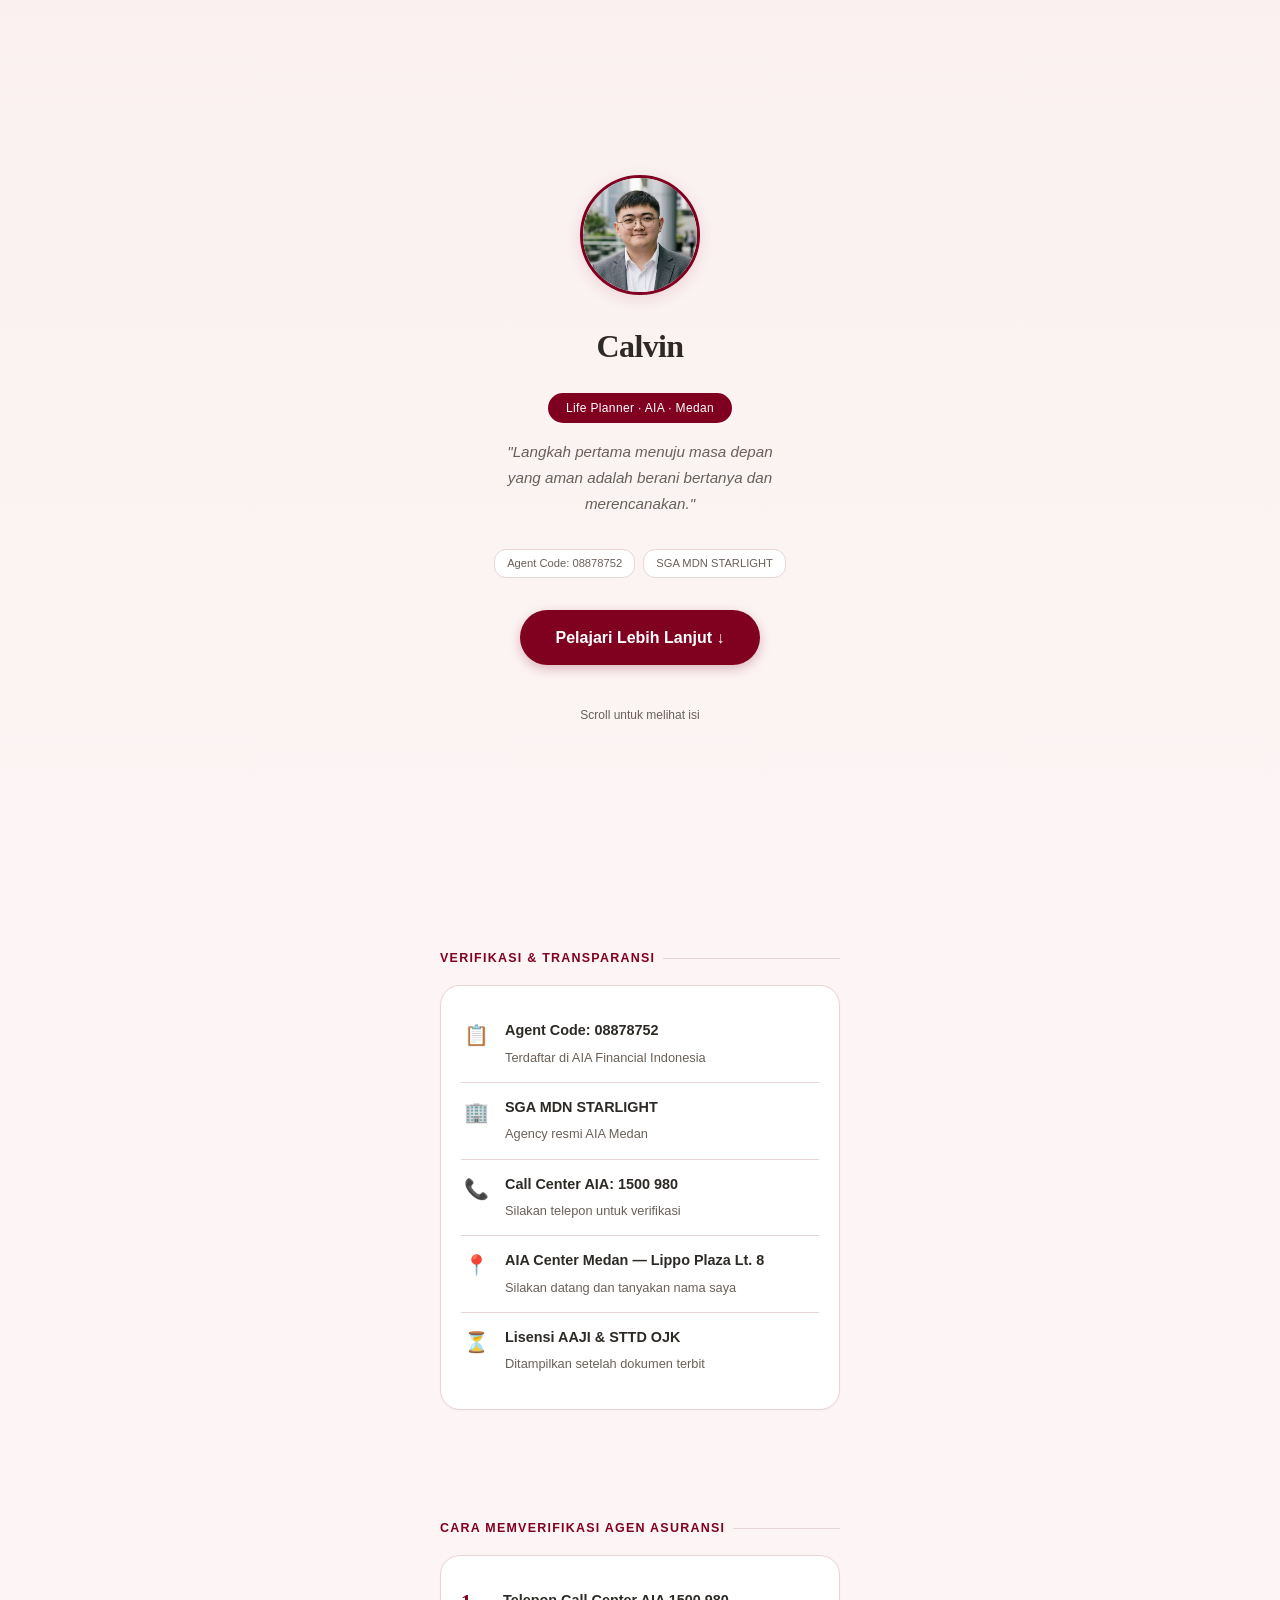
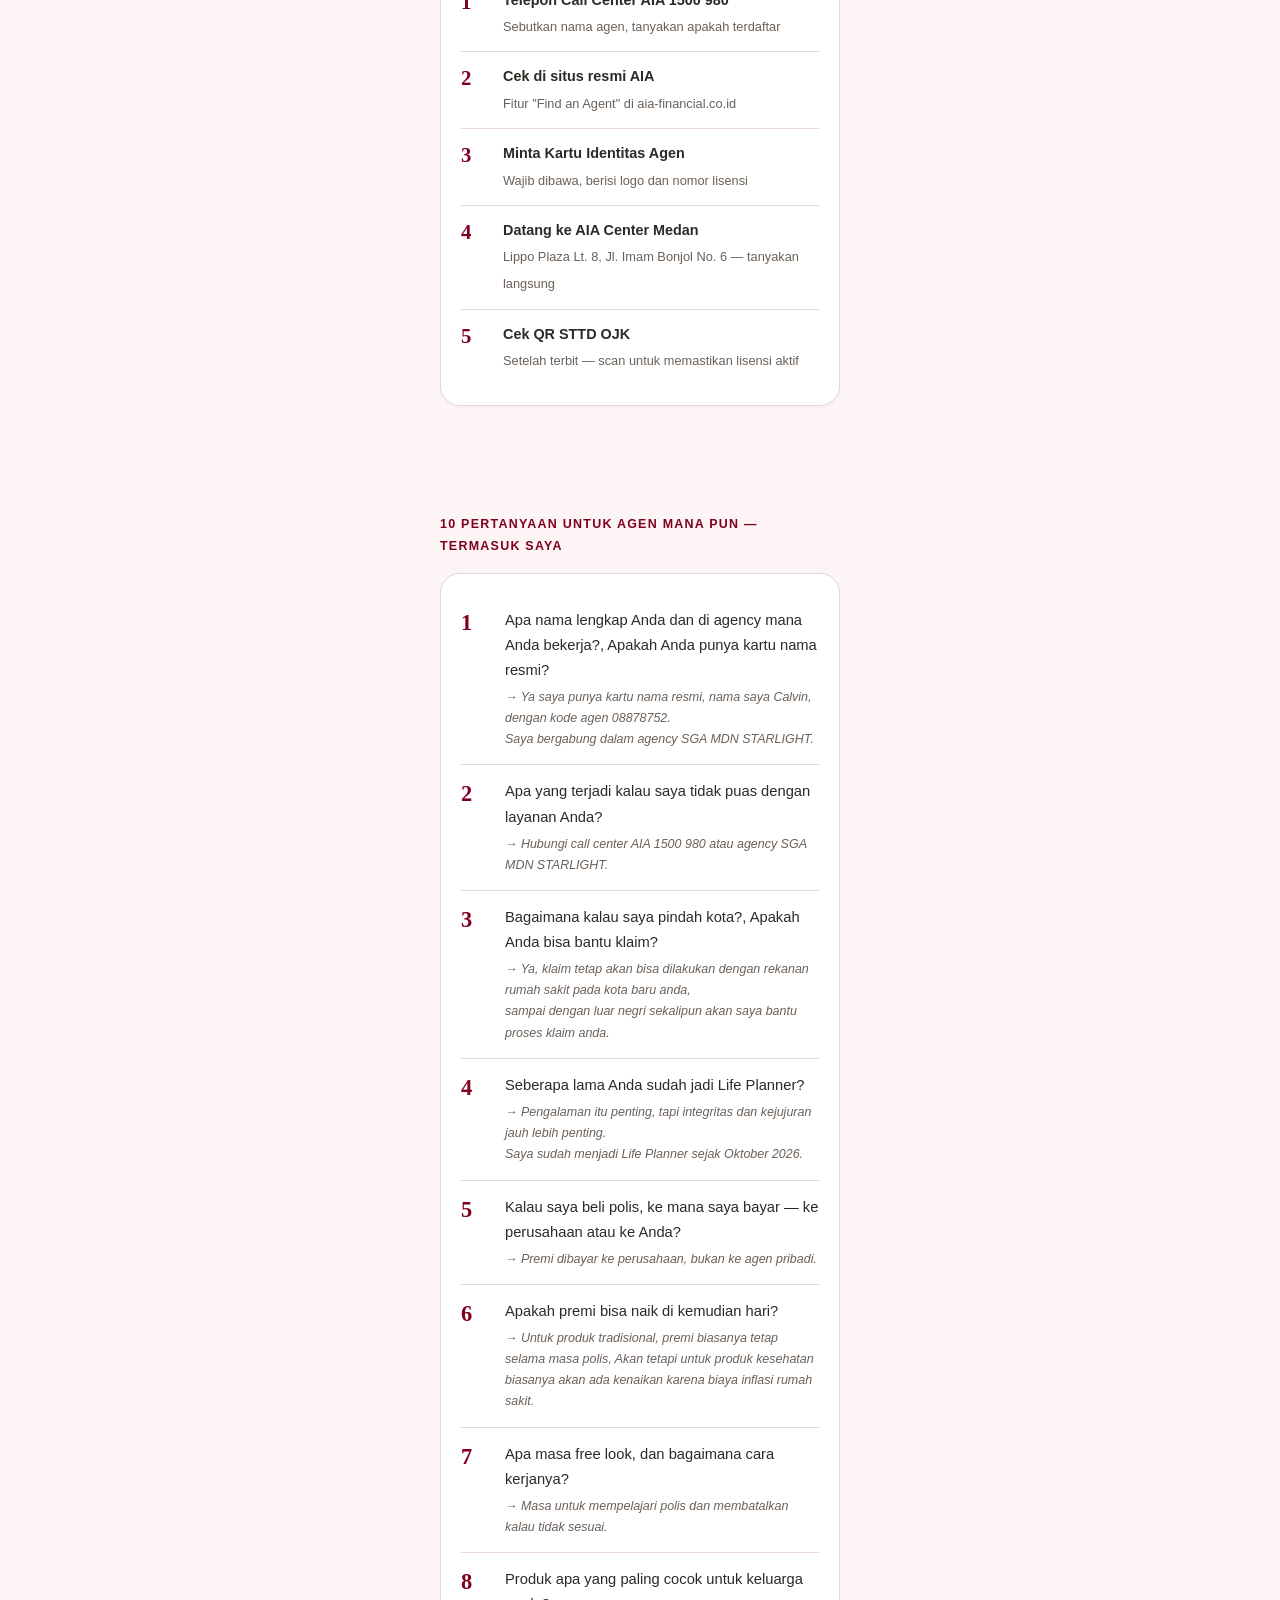
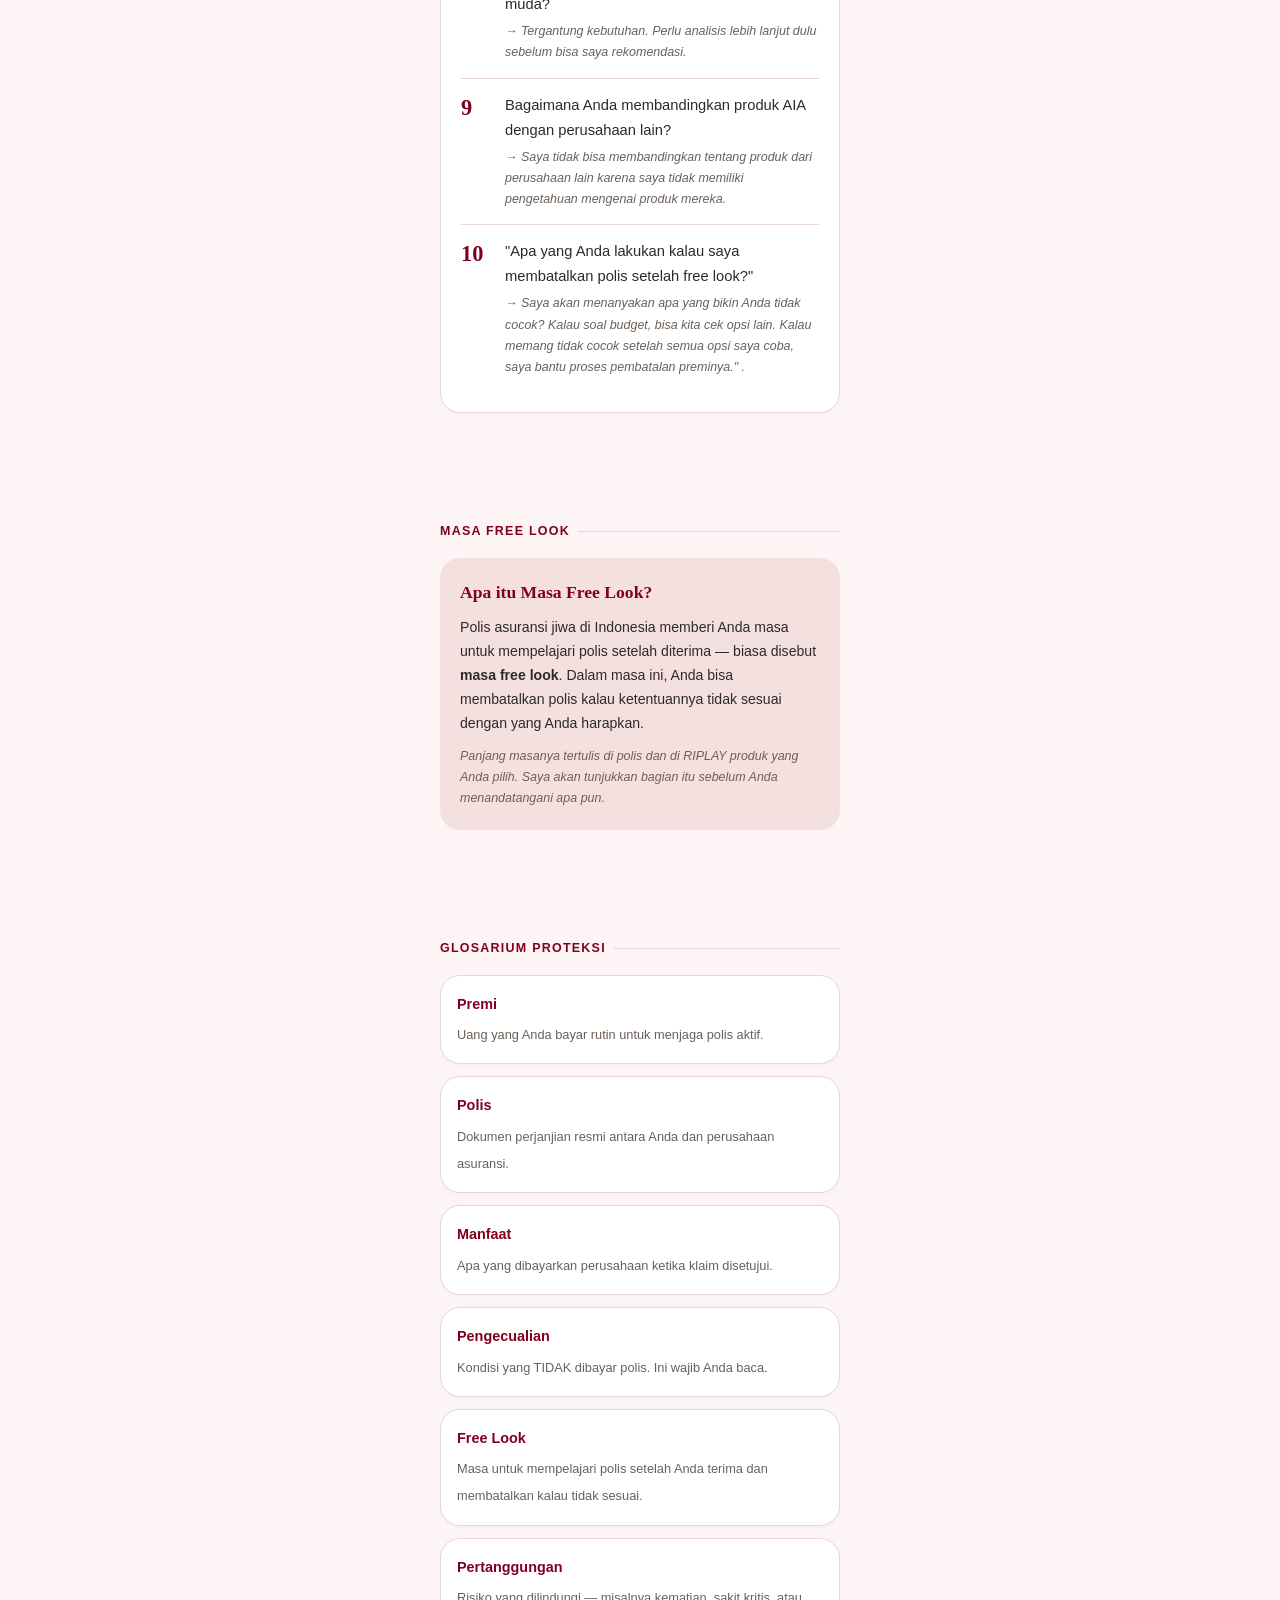
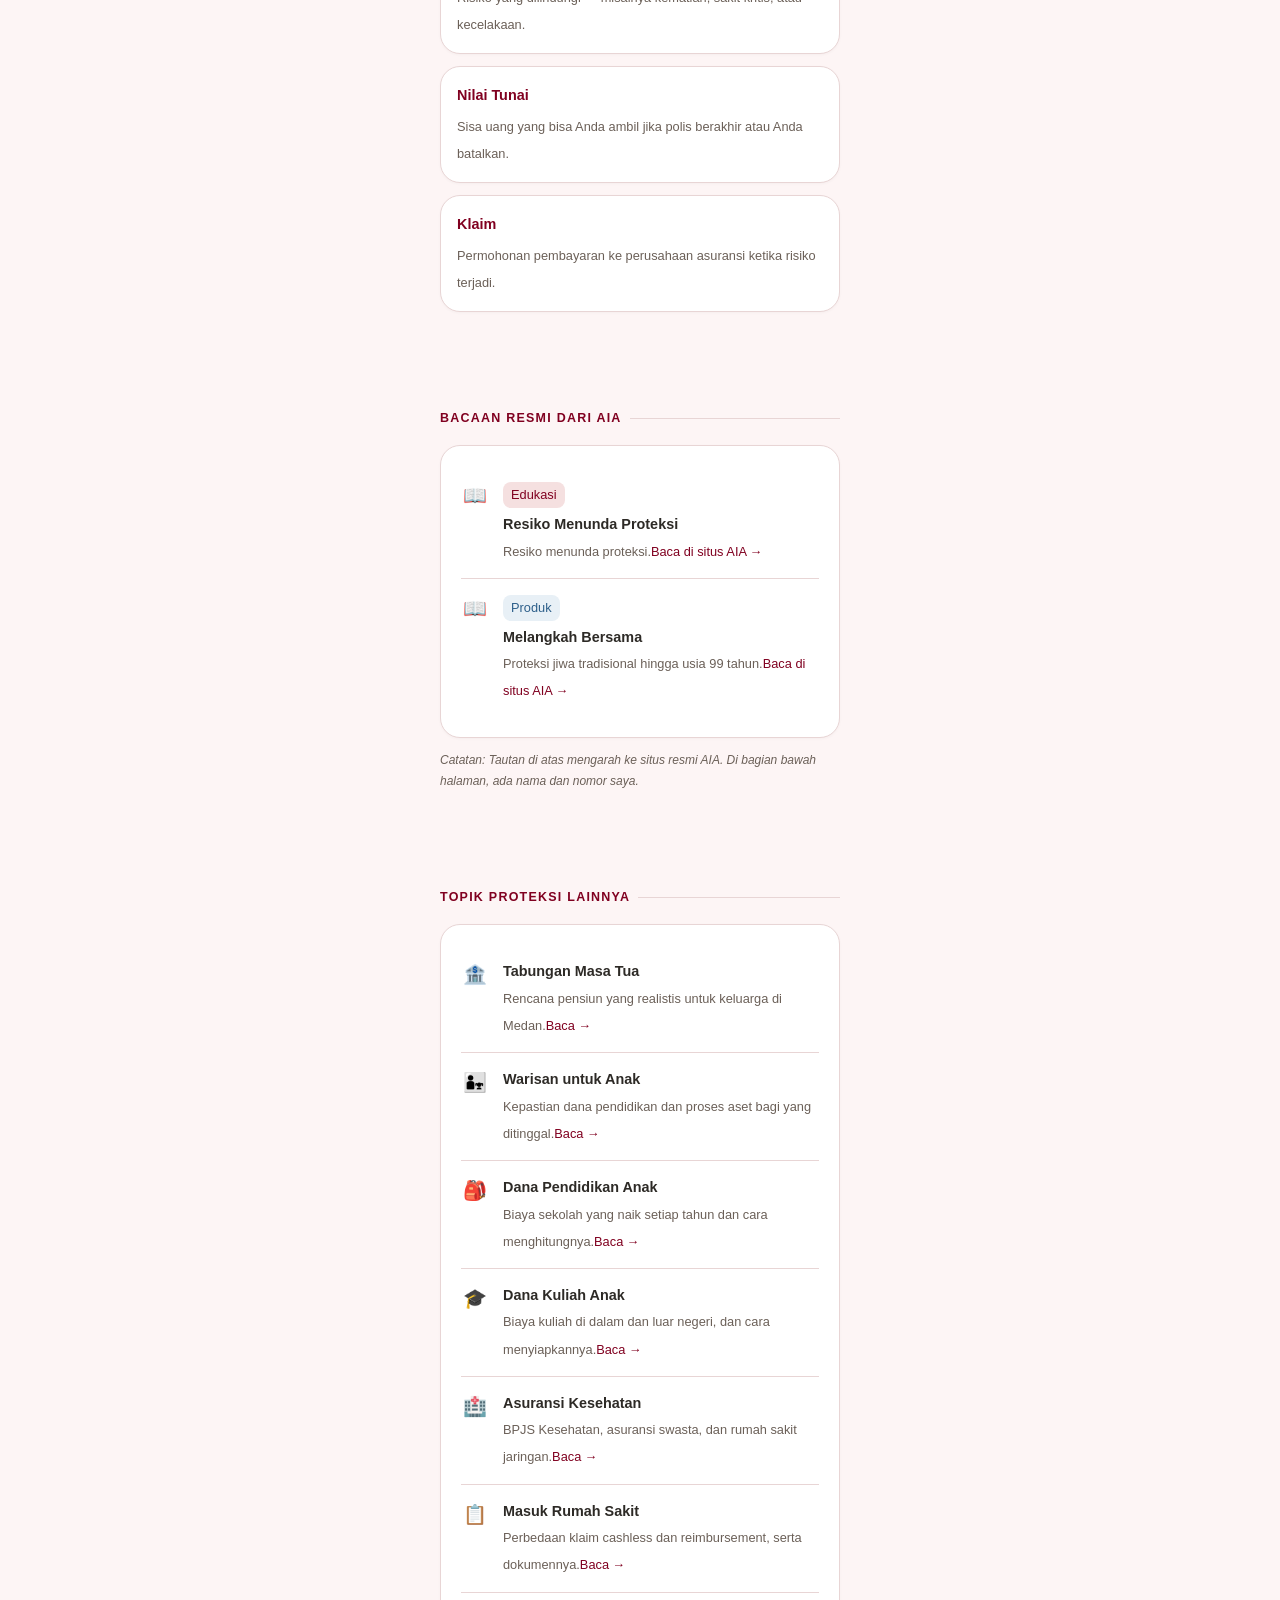
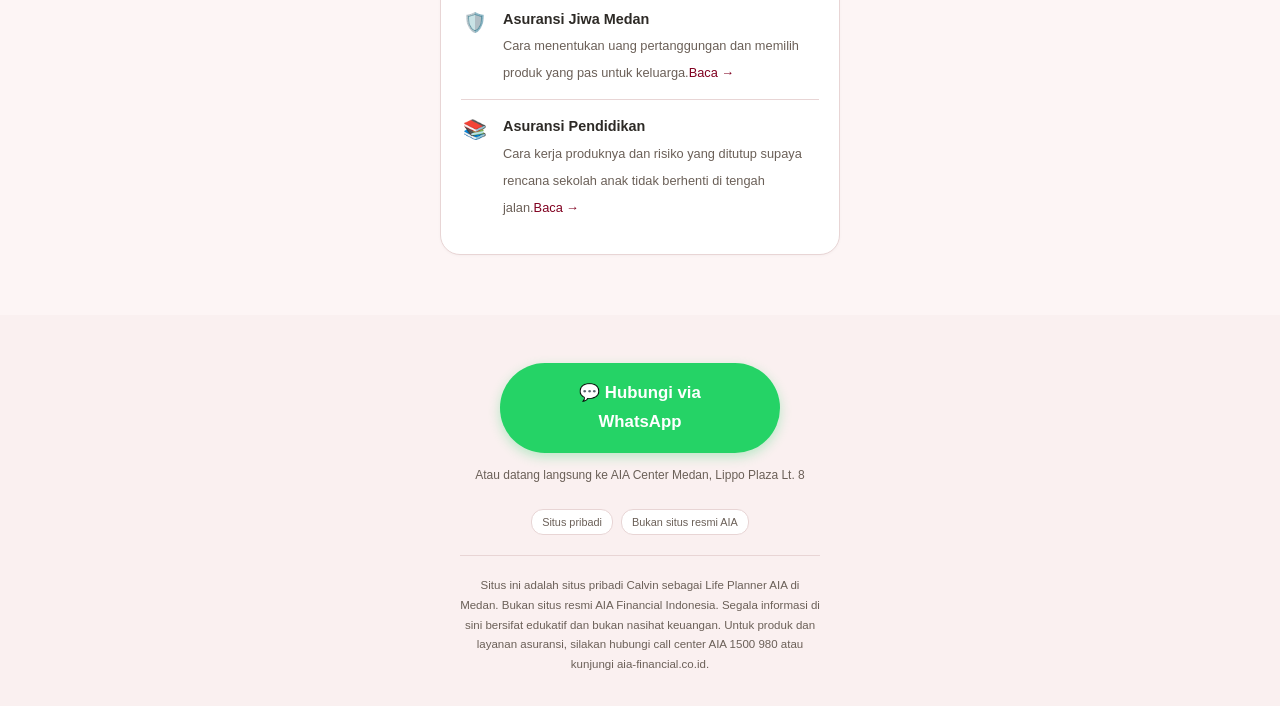
==== index.html @ 76aef226 "feat: artikel asuransi-pendidikan + sitemap + beranda" ====
<!DOCTYPE html>
<html lang="id">
<head>
<meta charset="UTF-8">
<meta name="viewport" content="width=device-width, initial-scale=1.0">
<meta name="description" content="Situs pribadi Calvin, Life Planner AIA di Medan. Verifikasi, literasi proteksi, dan pertanyaan yang bisa Anda ajukan kepada siapa pun.">
<title>Calvin — Life Planner AIA Medan</title>
<meta property="og:type" content="website">
<meta property="og:url" content="https://tanyacalvin.com/">
<meta property="og:title" content="Calvin — Life Planner AIA Medan">
<meta property="og:description" content="Verifikasi, literasi proteksi, dan pertanyaan yang bisa Anda ajukan kepada agen mana pun.">
<meta property="og:image" content="https://tanyacalvin.com/foto-calvin.jpg">
<meta property="og:locale" content="id_ID">
<meta name="twitter:card" content="summary_large_image">
<meta name="theme-color" content="#800020">
<link rel="canonical" href="https://tanyacalvin.com/">
<link rel="icon" href="data:image/svg+xml,<svg xmlns='http://www.w3.org/2000/svg' viewBox='0 0 100 100'><text y='.9em' font-size='90'>🌿</text></svg>">
<link rel="stylesheet" href="style.css">
</head>
<body>

<!-- ===== HEADER / HERO ===== -->
<section class="hero">
<img src="foto-calvin.jpg" alt="Calvin - Life Planner AIA" class="hero-avatar">
  <h1>Calvin</h1>
  <span class="hero-role">Life Planner · AIA · Medan</span>
  <p class="hero-tagline">"Langkah pertama menuju masa depan yang aman adalah berani bertanya dan merencanakan."</p>
  <div class="hero-badges">
    <span class="hero-badge">Agent Code: 08878752</span>
    <span class="hero-badge">SGA MDN STARLIGHT</span>
  </div>
  <a href="#body" class="hero-cta">Pelajari Lebih Lanjut ↓</a>
  <div class="hero-scroll">Scroll untuk melihat isi</div>
</section>

<!-- ===== BODY ===== -->
<div class="wrap" id="body">

  <section class="body-section" id="verifikasi">
    <h2 class="sec-title">Verifikasi & Transparansi</h2>
    <div class="card">
      <div class="verify-item">
        <div class="verify-icon">📋</div>
        <div class="verify-text">
          <strong>Agent Code: 08878752</strong>
          <span>Terdaftar di AIA Financial Indonesia</span>
        </div>
      </div>
      <div class="verify-item">
        <div class="verify-icon">🏢</div>
        <div class="verify-text">
          <strong>SGA MDN STARLIGHT</strong>
          <span>Agency resmi AIA Medan</span>
        </div>
      </div>
      <div class="verify-item">
        <div class="verify-icon">📞</div>
        <div class="verify-text">
          <strong>Call Center AIA: 1500 980</strong>
          <span>Silakan telepon untuk verifikasi</span>
        </div>
      </div>
      <div class="verify-item">
        <div class="verify-icon">📍</div>
        <div class="verify-text">
          <strong>AIA Center Medan — Lippo Plaza Lt. 8</strong>
          <span>Silakan datang dan tanyakan nama saya</span>
        </div>
      </div>
      <div class="verify-item">
        <div class="verify-icon">⏳</div>
        <div class="verify-text">
          <strong>Lisensi AAJI & STTD OJK</strong>
          <span>Ditampilkan setelah dokumen terbit</span>
        </div>
      </div>
    </div>
  </section>

  <section class="body-section" id="cara-verifikasi">
    <h2 class="sec-title">Cara Memverifikasi Agen Asuransi</h2>
    <div class="card">
      <div class="step-item">
        <div class="step-num">1</div>
        <div class="step-text">
          <strong>Telepon Call Center AIA 1500 980</strong>
          <span>Sebutkan nama agen, tanyakan apakah terdaftar</span>
        </div>
      </div>
      <div class="step-item">
        <div class="step-num">2</div>
        <div class="step-text">
          <strong>Cek di situs resmi AIA</strong>
          <span>Fitur "Find an Agent" di aia-financial.co.id</span>
        </div>
      </div>
      <div class="step-item">
        <div class="step-num">3</div>
        <div class="step-text">
          <strong>Minta Kartu Identitas Agen</strong>
          <span>Wajib dibawa, berisi logo dan nomor lisensi</span>
        </div>
      </div>
      <div class="step-item">
        <div class="step-num">4</div>
        <div class="step-text">
          <strong>Datang ke AIA Center Medan</strong>
          <span>Lippo Plaza Lt. 8, Jl. Imam Bonjol No. 6 — tanyakan langsung</span>
        </div>
      </div>
      <div class="step-item">
        <div class="step-num">5</div>
        <div class="step-text">
          <strong>Cek QR STTD OJK</strong>
          <span>Setelah terbit — scan untuk memastikan lisensi aktif</span>
        </div>
      </div>
    </div>
  </section>

  <section class="body-section" id="pertanyaan">
    <h2 class="sec-title">10 Pertanyaan untuk Agen Mana Pun — Termasuk Saya</h2>
    <div class="card">
      <div class="q-item">
        <div class="q-num">1</div>
        <div class="q-text">Apa nama lengkap Anda dan di agency mana Anda bekerja?, Apakah Anda punya kartu nama resmi?
          <div class="q-why">→ Ya saya punya kartu nama resmi, nama saya Calvin, dengan kode agen 08878752. <br>
            Saya bergabung dalam agency SGA MDN STARLIGHT.</div>
        </div>
      </div>
      <div class="q-item">
        <div class="q-num">2</div>
        <div class="q-text">Apa yang terjadi kalau saya tidak puas dengan layanan Anda?
          <div class="q-why">→ Hubungi call center AIA 1500 980 atau agency SGA MDN STARLIGHT.</div>
        </div>
      </div>
      <div class="q-item">
        <div class="q-num">3</div>
        <div class="q-text">Bagaimana kalau saya pindah kota?, Apakah Anda bisa bantu klaim?
          <div class="q-why">→ Ya, klaim tetap akan bisa dilakukan dengan rekanan rumah sakit pada kota baru anda, <br>
             sampai dengan luar negri sekalipun akan saya bantu proses klaim anda.</div>
        </div>
      </div>
      <div class="q-item">
        <div class="q-num">4</div>
        <div class="q-text">Seberapa lama Anda sudah jadi Life Planner?
          <div class="q-why">→ Pengalaman itu penting, tapi integritas dan kejujuran jauh lebih penting. <br>
            Saya sudah menjadi Life Planner sejak Oktober 2026.</div>
        </div>
      </div>
      <div class="q-item">
        <div class="q-num">5</div>
        <div class="q-text">Kalau saya beli polis, ke mana saya bayar — ke perusahaan atau ke Anda?
          <div class="q-why">→ Premi dibayar ke perusahaan, bukan ke agen pribadi.</div>
        </div>
      </div>
      <div class="q-item">
        <div class="q-num">6</div>
        <div class="q-text">Apakah premi bisa naik di kemudian hari?
          <div class="q-why">→ Untuk produk tradisional, premi biasanya tetap selama masa polis, Akan tetapi untuk produk kesehatan biasanya akan ada kenaikan karena biaya inflasi rumah sakit.</div>
        </div>
      </div>
      <div class="q-item">
        <div class="q-num">7</div>
        <div class="q-text">Apa masa free look, dan bagaimana cara kerjanya?
          <div class="q-why">→ Masa untuk mempelajari polis dan membatalkan kalau tidak sesuai.</div>
        </div>
      </div>
      <div class="q-item">
        <div class="q-num">8</div>
        <div class="q-text">Produk apa yang paling cocok untuk keluarga muda?
          <div class="q-why">→ Tergantung kebutuhan. Perlu analisis lebih lanjut dulu sebelum bisa saya rekomendasi.</div>
        </div>
      </div>
      <div class="q-item">
        <div class="q-num">9</div>
        <div class="q-text">Bagaimana Anda membandingkan produk AIA dengan perusahaan lain?
          <div class="q-why">→ Saya tidak bisa membandingkan tentang produk dari perusahaan lain karena saya tidak memiliki pengetahuan mengenai produk mereka.</div>
        </div>
      </div>
      <div class="q-item">
        <div class="q-num">10</div>
        <div class="q-text">"Apa yang Anda lakukan kalau saya membatalkan polis setelah free look?"
          <div class="q-why">→ Saya akan menanyakan apa yang bikin Anda tidak cocok? Kalau soal budget, bisa kita cek opsi lain. Kalau memang tidak cocok setelah semua opsi saya coba, saya bantu proses pembatalan preminya." .</div>
        </div>
      </div>
    </div>
  </section>

  <section class="body-section" id="free-look">
    <h2 class="sec-title">Masa Free Look</h2>
    <div class="free-look">
      <h3>Apa itu Masa Free Look?</h3>
      <p>Polis asuransi jiwa di Indonesia memberi Anda masa untuk mempelajari polis setelah diterima — biasa disebut <strong>masa free look</strong>. Dalam masa ini, Anda bisa membatalkan polis kalau ketentuannya tidak sesuai dengan yang Anda harapkan.</p>
      <p class="note">Panjang masanya tertulis di polis dan di RIPLAY produk yang Anda pilih. Saya akan tunjukkan bagian itu sebelum Anda menandatangani apa pun.</p>
    </div>
  </section>

  <section class="body-section" id="glosarium">
    <h2 class="sec-title">Glosarium Proteksi</h2>
    <div class="gloss">
      <div class="gloss-item"><strong>Premi</strong><span>Uang yang Anda bayar rutin untuk menjaga polis aktif.</span></div>
      <div class="gloss-item"><strong>Polis</strong><span>Dokumen perjanjian resmi antara Anda dan perusahaan asuransi.</span></div>
      <div class="gloss-item"><strong>Manfaat</strong><span>Apa yang dibayarkan perusahaan ketika klaim disetujui.</span></div>
      <div class="gloss-item"><strong>Pengecualian</strong><span>Kondisi yang TIDAK dibayar polis. Ini wajib Anda baca.</span></div>
      <div class="gloss-item"><strong>Free Look</strong><span>Masa untuk mempelajari polis setelah Anda terima dan membatalkan kalau tidak sesuai.</span></div>
      <div class="gloss-item"><strong>Pertanggungan</strong><span>Risiko yang dilindungi — misalnya kematian, sakit kritis, atau kecelakaan.</span></div>
      <div class="gloss-item"><strong>Nilai Tunai</strong><span>Sisa uang yang bisa Anda ambil jika polis berakhir atau Anda batalkan.</span></div>
      <div class="gloss-item"><strong>Klaim</strong><span>Permohonan pembayaran ke perusahaan asuransi ketika risiko terjadi.</span></div>
    </div>
  </section>

  <section class="body-section" id="bacaan-resmi">
    <h2 class="sec-title">Bacaan Resmi dari AIA</h2>
    <div class="card" id="articles-container">
      <!-- Articles rendered by JavaScript -->
    </div>
    <p style="font-size:.75rem;color:var(--muted);margin-top:8px;font-style:italic;">Catatan: Tautan di atas mengarah ke situs resmi AIA. Di bagian bawah halaman, ada nama dan nomor saya.</p>
  </section>
  <section class="body-section" id="topik">
    <h2 class="sec-title">Topik Proteksi Lainnya</h2>
    <div class="card">
      <div class="reading-item"><div class="reading-icon">🏦</div><div class="reading-text"><strong>Tabungan Masa Tua</strong><span>Rencana pensiun yang realistis untuk keluarga di Medan.</span><a href="tabungan-masa-tua/">Baca →</a></div></div>
      <div class="reading-item"><div class="reading-icon">👨‍👧</div><div class="reading-text"><strong>Warisan untuk Anak</strong><span>Kepastian dana pendidikan dan proses aset bagi yang ditinggal.</span><a href="warisan-anak/">Baca →</a></div></div>
      <div class="reading-item"><div class="reading-icon">🎒</div><div class="reading-text"><strong>Dana Pendidikan Anak</strong><span>Biaya sekolah yang naik setiap tahun dan cara menghitungnya.</span><a href="dana-pendidikan-anak/">Baca →</a></div></div>
      <div class="reading-item"><div class="reading-icon">🎓</div><div class="reading-text"><strong>Dana Kuliah Anak</strong><span>Biaya kuliah di dalam dan luar negeri, dan cara menyiapkannya.</span><a href="dana-kuliah-anak/">Baca →</a></div></div>
      <div class="reading-item"><div class="reading-icon">🏥</div><div class="reading-text"><strong>Asuransi Kesehatan</strong><span>BPJS Kesehatan, asuransi swasta, dan rumah sakit jaringan.</span><a href="kesehatan/">Baca →</a></div></div>
      <div class="reading-item"><div class="reading-icon">📋</div><div class="reading-text"><strong>Masuk Rumah Sakit</strong><span>Perbedaan klaim cashless dan reimbursement, serta dokumennya.</span><a href="masuk-rumah-sakit/">Baca →</a></div></div>
      <div class="reading-item"><div class="reading-icon">🛡️</div><div class="reading-text"><strong>Asuransi Jiwa Medan</strong><span>Cara menentukan uang pertanggungan dan memilih produk yang pas untuk keluarga.</span><a href="asuransi-jiwa-medan/">Baca →</a></div></div>
      <div class="reading-item"><div class="reading-icon">📚</div><div class="reading-text"><strong>Asuransi Pendidikan</strong><span>Cara kerja produknya dan risiko yang ditutup supaya rencana sekolah anak tidak berhenti di tengah jalan.</span><a href="asuransi-pendidikan/">Baca →</a></div></div>
    </div>
  </section>


</div>

<!-- ===== FOOTER ===== -->
<footer class="footer">
  <div class="wrap">
    <a href="https://wa.me/628218331654" class="footer-cta">💬 Hubungi via WhatsApp</a>
    <p class="footer-note">Atau datang langsung ke AIA Center Medan, Lippo Plaza Lt. 8</p>
    <div class="footer-badges">
      <span class="footer-badge">Situs pribadi</span>
      <span class="footer-badge">Bukan situs resmi AIA</span>
    </div>
    <div class="footer-disclaimer">
      Situs ini adalah situs pribadi Calvin sebagai Life Planner AIA di Medan. Bukan situs resmi AIA Financial Indonesia. Segala informasi di sini bersifat edukatif dan bukan nasihat keuangan. Untuk produk dan layanan asuransi, silakan hubungi call center AIA 1500 980 atau kunjungi aia-financial.co.id.
    </div>
  </div>
</footer>

<!-- ===== ARTICLES CONFIG ===== -->
<script src="articles.js"></script>
<script>
(function() {
  var container = document.getElementById('articles-container');
  if (!container || typeof articles === 'undefined') return;

  articles.forEach(function(article) {
    var item = document.createElement('div');
    item.className = 'reading-item';

    var icon = document.createElement('div');
    icon.className = 'reading-icon';
    icon.textContent = '📖';

    var text = document.createElement('div');
    text.className = 'reading-text';

    var type = document.createElement('span');
    type.className = 'reading-type ' + article.type;
    type.textContent = article.type === 'edukasi' ? 'Edukasi' : 'Produk';

    var title = document.createElement('strong');
    title.textContent = article.title;

    var summary = document.createElement('span');
    summary.textContent = article.summary;

    var link = document.createElement('a');
    link.href = article.link;
    link.target = '_blank';
    link.rel = 'noopener';
    link.textContent = 'Baca di situs AIA →';

    text.appendChild(type);
    text.appendChild(title);
    text.appendChild(summary);
    text.appendChild(link);

    item.appendChild(icon);
    item.appendChild(text);
    container.appendChild(item);
  });
})();
</script>


<!-- ===== FLOATING WHATSAPP BUTTON ===== -->
<a href="https://wa.me/628218331654" class="fab-wa" target="_blank" rel="noopener" aria-label="Chat WhatsApp">
  <svg viewBox="0 0 24 24" xmlns="http://www.w3.org/2000/svg">
    <path d="M17.472 14.382c-.297-.149-1.758-.867-2.03-.967-.273-.099-.471-.148-.67.15-.197.297-.767.966-.94 1.164-.173.199-.347.223-.644.075-.297-.15-1.255-.463-2.39-1.475-.883-.788-1.48-1.761-1.653-2.059-.173-.297-.018-.458.13-.606.134-.133.298-.347.446-.52.149-.174.198-.298.298-.497.099-.198.05-.371-.025-.52-.075-.149-.669-1.612-.916-2.207-.242-.579-.487-.5-.669-.51-.173-.008-.371-.01-.57-.01-.198 0-.52.074-.792.372-.272.297-1.04 1.016-1.04 2.479 0 1.462 1.065 2.875 1.213 3.074.149.198 2.096 3.2 5.077 4.487.709.306 1.262.489 1.694.625.712.227 1.36.195 1.871.118.571-.085 1.758-.719 2.006-1.413.248-.694.248-1.289.173-1.413-.074-.124-.272-.198-.57-.347m-5.421 7.403h-.004a9.87 9.87 0 01-5.031-1.378l-.361-.214-3.741.982.998-3.648-.235-.374a9.86 9.86 0 01-1.51-5.26c.001-5.45 4.436-9.884 9.888-9.884 2.64 0 5.122 1.03 6.988 2.898a9.825 9.825 0 012.893 6.994c-.003 5.45-4.437 9.884-9.885 9.884m8.413-18.297A11.815 11.815 0 0012.05 0C5.495 0 .16 5.335.157 11.892c0 2.096.547 4.142 1.588 5.945L.057 24l6.305-1.654a11.882 11.882 0 005.683 1.448h.005c6.554 0 11.89-5.335 11.893-11.893a11.821 11.821 0 00-3.48-8.413z"/>
  </svg>
</a>

</body>
</html>
---- style.css ----
:root{
  --bg:#FDF5F5;
  --fg:#2D2A26;
  --muted:#6B6058;
  --accent:#800020;
  --accentSoft:#F5E0E0;
  --accentWarm:#FAF0F0;
  --card:#FFFFFF;
  --border:#E8D5D5;
  --ok:#7BAE7F;
  --warn:#D4A853;
  --radius:20px;
  --serif:Georgia,'Times New Roman',serif;
  --sans:-apple-system,BlinkMacSystemFont,'Segoe UI',Roboto,sans-serif;
}
*{margin:0;padding:0;box-sizing:border-box}
html{font-size:16px;scroll-behavior:smooth}
body{font-family:var(--sans);background:var(--bg);color:var(--fg);line-height:1.7;-webkit-font-smoothing:antialiased}
img{max-width:100%;height:auto;display:block}
a{color:var(--accent);text-decoration:none}
a:hover{text-decoration:underline}
.wrap{max-width:440px;margin:0 auto;padding:0 20px}

/* ===== HEADER / HERO ===== */

.hero{
  min-height:100vh;
  display:flex;
  flex-direction:column;
  justify-content:center;
  align-items:center;
  text-align:center;
  padding:60px 20px;
  background:linear-gradient(180deg,var(--accentWarm) 0%,var(--bg) 100%);
}
.hero-avatar {
  width: 120px;
  height: 120px;
  border-radius: 50%;
  object-fit: cover;
  background: var(--card);
  margin: 0 auto 24px;
  border: 3px solid var(--accent);
  box-shadow: 0 4px 16px rgba(128,0,32,.12);
}
.hero h1{
  font-family:var(--serif);
  font-size:2rem;
  font-weight:600;
  margin-bottom:8px;
  letter-spacing:-.02em;
}
.hero-role{
  display:inline-block;
  background:var(--accent);
  color:#fff;
  font-size:.75rem;
  padding:5px 18px;
  border-radius:20px;
  margin:12px 0 16px;
  letter-spacing:.03em;
  font-weight:500;
}
.hero-tagline{
  color:var(--muted);
  font-size:.95rem;
  font-style:italic;
  max-width:300px;
  margin:0 auto 32px;
}
.hero-badges{
  display:flex;
  justify-content:center;
  gap:8px;
  flex-wrap:wrap;
  margin-bottom:32px;
}
.hero-badge{
  font-size:.7rem;
  color:var(--muted);
  border:1px solid var(--border);
  padding:4px 12px;
  border-radius:12px;
  background:var(--card);
}
.hero-cta{
  display:inline-block;
  background:var(--accent);
  color:#fff;
  padding:14px 36px;
  border-radius:50px;
  font-weight:600;
  font-size:1rem;
  box-shadow:0 4px 12px rgba(128,0,32,.25);
  transition:transform .15s ease;
}
.hero-cta:hover{
  background:#6A001A;
  text-decoration:none;
  transform:translateY(-1px);
}
.hero-scroll{
  margin-top:40px;
  font-size:.75rem;
  color:var(--muted);
  animation:bounce 2s infinite;
}
@keyframes bounce{
  0%,100%{transform:translateY(0)}
  50%{transform:translateY(6px)}
}

/* ===== BODY ===== */
.body-section{
  padding:48px 0;
}
.sec-title{
  font-size:.78rem;
  text-transform:uppercase;
  letter-spacing:.1em;
  color:var(--accent);
  margin:0 0 16px;
  font-weight:600;
  display:flex;
  align-items:center;
  gap:8px;
}
.sec-title::after{
  content:'';
  flex:1;
  height:1px;
  background:var(--border);
}
.card{
  background:var(--card);
  border:1px solid var(--border);
  border-radius:var(--radius);
  padding:20px;
  margin-bottom:12px;
  box-shadow:0 1px 3px rgba(0,0,0,.03);
}

/* Verifikasi */
.verify-item{
  display:flex;
  gap:14px;
  align-items:flex-start;
  padding:12px 0;
  border-bottom:1px solid var(--border);
}
.verify-item:last-child{border-bottom:none}
.verify-icon{font-size:1.25rem;flex-shrink:0;width:30px;text-align:center}
.verify-text strong{display:block;font-size:.9rem}
.verify-text span{font-size:.8rem;color:var(--muted)}

/* Cara Verifikasi */
.step-item{
  display:flex;
  gap:14px;
  align-items:flex-start;
  padding:12px 0;
  border-bottom:1px solid var(--border);
}
.step-item:last-child{border-bottom:none}
.step-num{
  font-family:var(--serif);
  font-size:1.3rem;
  color:var(--accent);
  font-weight:600;
  flex-shrink:0;
  width:28px;
  line-height:1.3;
}
.step-text strong{display:block;font-size:.9rem}
.step-text span{font-size:.8rem;color:var(--muted)}

/* 10 Pertanyaan */
.q-item{
  display:flex;
  gap:14px;
  align-items:flex-start;
  padding:14px 0;
  border-bottom:1px solid var(--border);
}
.q-item:last-child{border-bottom:none}
.q-num{
  font-family:var(--serif);
  font-size:1.4rem;
  color:var(--accent);
  font-weight:600;
  flex-shrink:0;
  width:30px;
  line-height:1.3;
}
.q-text{font-size:.92rem}
.q-why{
  font-size:.78rem;
  color:var(--muted);
  margin-top:4px;
  font-style:italic;
}

/* Free Look */
.free-look{
  background:var(--accentSoft);
  border-radius:var(--radius);
  padding:20px;
  margin-bottom:12px;
}
.free-look h3{
  font-family:var(--serif);
  font-size:1.1rem;
  margin-bottom:8px;
  color:var(--accent);
}
.free-look p{font-size:.88rem;line-height:1.7}
.free-look .note{
  font-size:.78rem;
  color:var(--muted);
  margin-top:10px;
  font-style:italic;
}

/* Glosarium */
.gloss{
  display:grid;
  grid-template-columns:1fr;
  gap:12px;
}
.gloss-item{
  background:var(--card);
  border:1px solid var(--border);
  border-radius:var(--radius);
  padding:16px;
  box-shadow:0 1px 3px rgba(0,0,0,.03);
}
.gloss-item strong{
  display:block;
  font-size:.9rem;
  margin-bottom:4px;
  color:var(--accent);
}
.gloss-item span{font-size:.8rem;color:var(--muted)}

/* Bacaan Resmi */
.reading-item{
  display:flex;
  gap:14px;
  align-items:flex-start;
  padding:14px 0;
  border-bottom:1px solid var(--border);
}
.reading-item:last-child{border-bottom:none}
.reading-icon{font-size:1.2rem;flex-shrink:0;width:28px;text-align:center}
.reading-text strong{display:block;font-size:.9rem}
.reading-text span{font-size:.8rem;color:var(--muted)}
.reading-text a{font-size:.8rem;color:var(--accent);font-weight:500}
.reading-type{
  display:inline-block;
  font-size:.65rem;
  padding:2px 8px;
  border-radius:8px;
  margin-bottom:4px;
  font-weight:500;
}
.reading-type.edukasi{background:var(--accentSoft);color:var(--accent)}
.reading-type.produk{background:#E8F0F6;color:#2D5F8A}

/* ===== FOOTER ===== */
.footer{
  background:var(--accentWarm);
  padding:48px 0 32px;
  text-align:center;
}
.footer-cta{
  display:inline-block;
  background:#25D366;
  color:#fff;
  padding:16px 40px;
  border-radius:50px;
  font-weight:600;
  font-size:1.05rem;
  width:100%;
  max-width:280px;
  box-shadow:0 4px 12px rgba(37,211,102,.3);
  margin-bottom:12px;
}
.footer-cta:hover{background:#1EBE5B;text-decoration:none}
.footer-note{
  font-size:.75rem;
  color:var(--muted);
  margin-bottom:24px;
}
.footer-badges{
  display:flex;
  justify-content:center;
  gap:8px;
  flex-wrap:wrap;
  margin-bottom:20px;
}
.footer-badge{
  font-size:.68rem;
  color:var(--muted);
  border:1px solid var(--border);
  padding:3px 10px;
  border-radius:12px;
  background:var(--card);
}
.footer-disclaimer{
  font-size:.72rem;
  color:var(--muted);
  border-top:1px solid var(--border);
  padding-top:20px;
  margin-top:20px;
  max-width:360px;
  margin-left:auto;
  margin-right:auto;
}

/* ===== FLOATING WHATSAPP BUTTON (mobile only) ===== */
.fab-wa{
  display:none;
  position:fixed;
  bottom:20px;
  right:20px;
  z-index:9999;
  width:56px;
  height:56px;
  border-radius:50%;
  background:#25D366;
  align-items:center;
  justify-content:center;
  box-shadow:0 4px 12px rgba(0,0,0,.25);
  text-decoration:none;
  transition:transform .2s ease;
}
.fab-wa:hover{transform:scale(1.08);text-decoration:none}
.fab-wa svg{width:32px;height:32px;fill:#fff}

@media(max-width:600px){
  .fab-wa{display:flex}
  /* beri ruang di bawah footer supaya FAB tidak menutupi disclaimer */
  .footer{padding-bottom:96px}
}
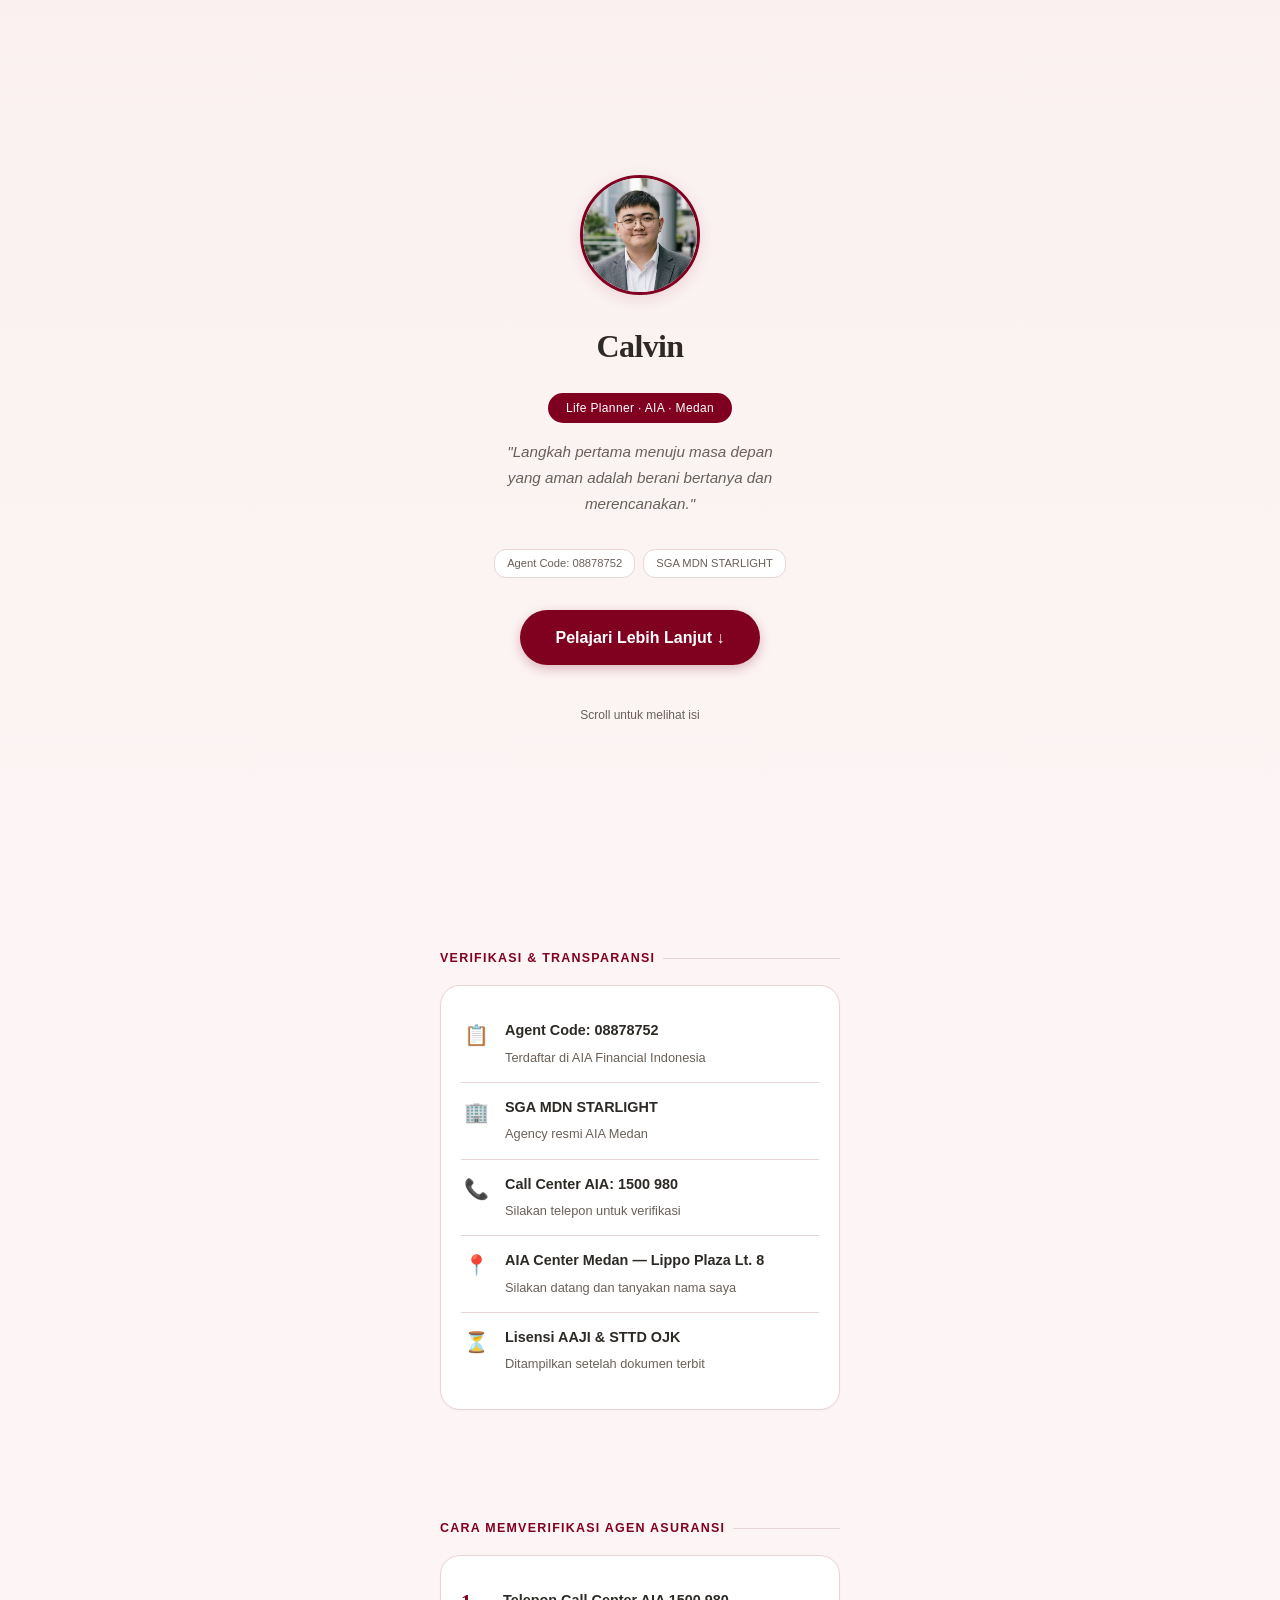
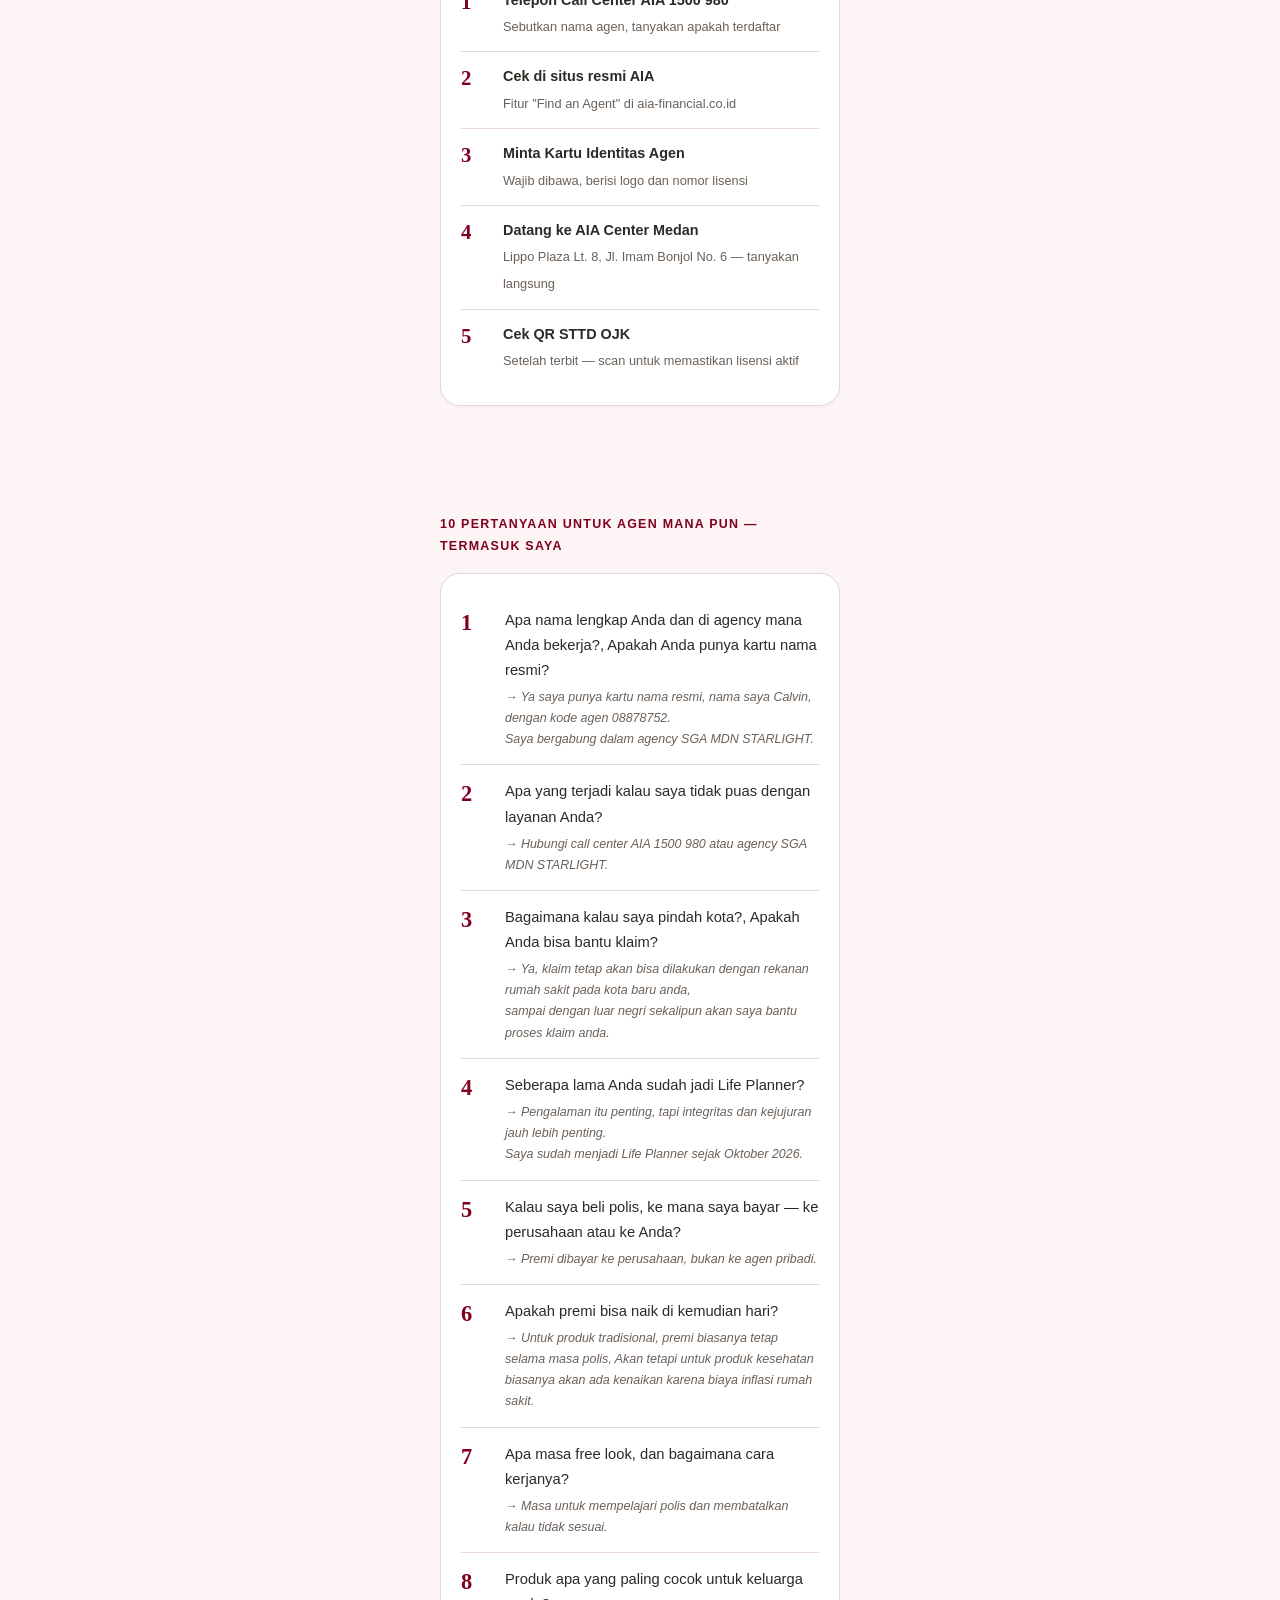
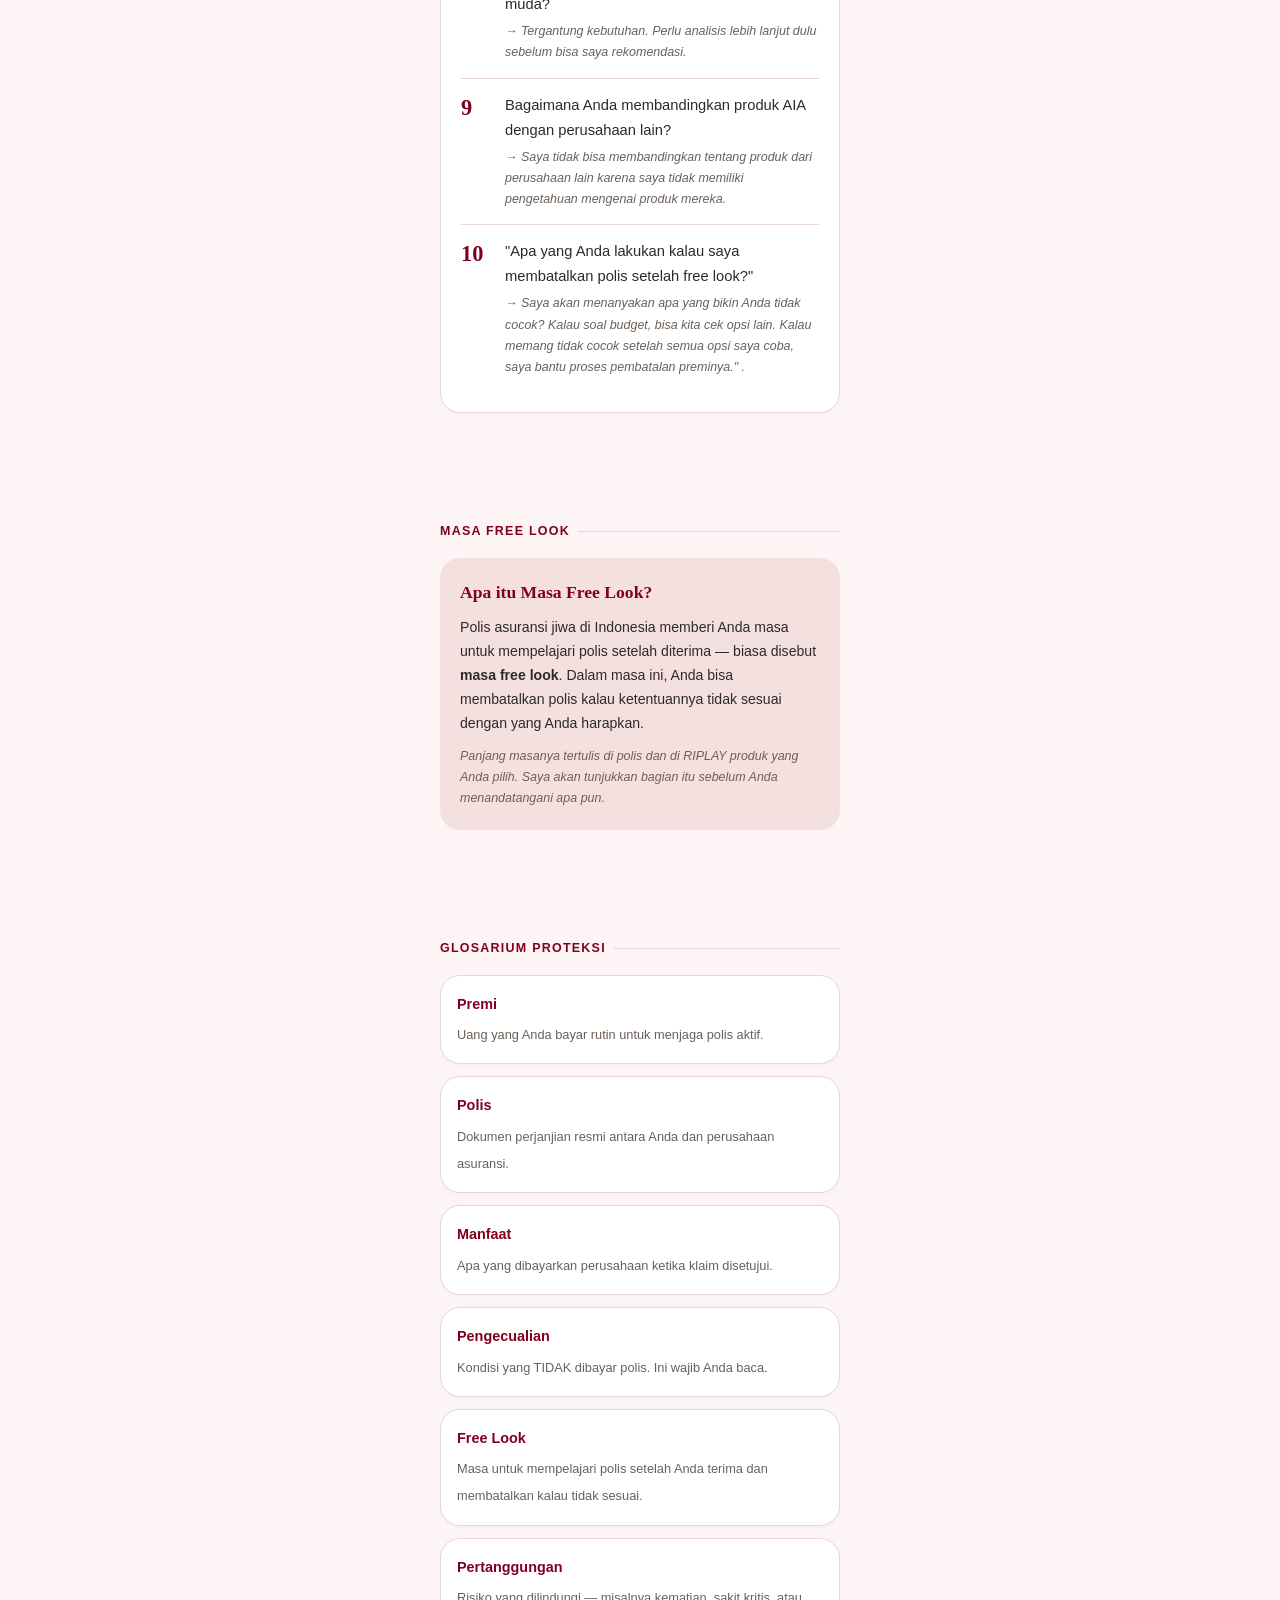
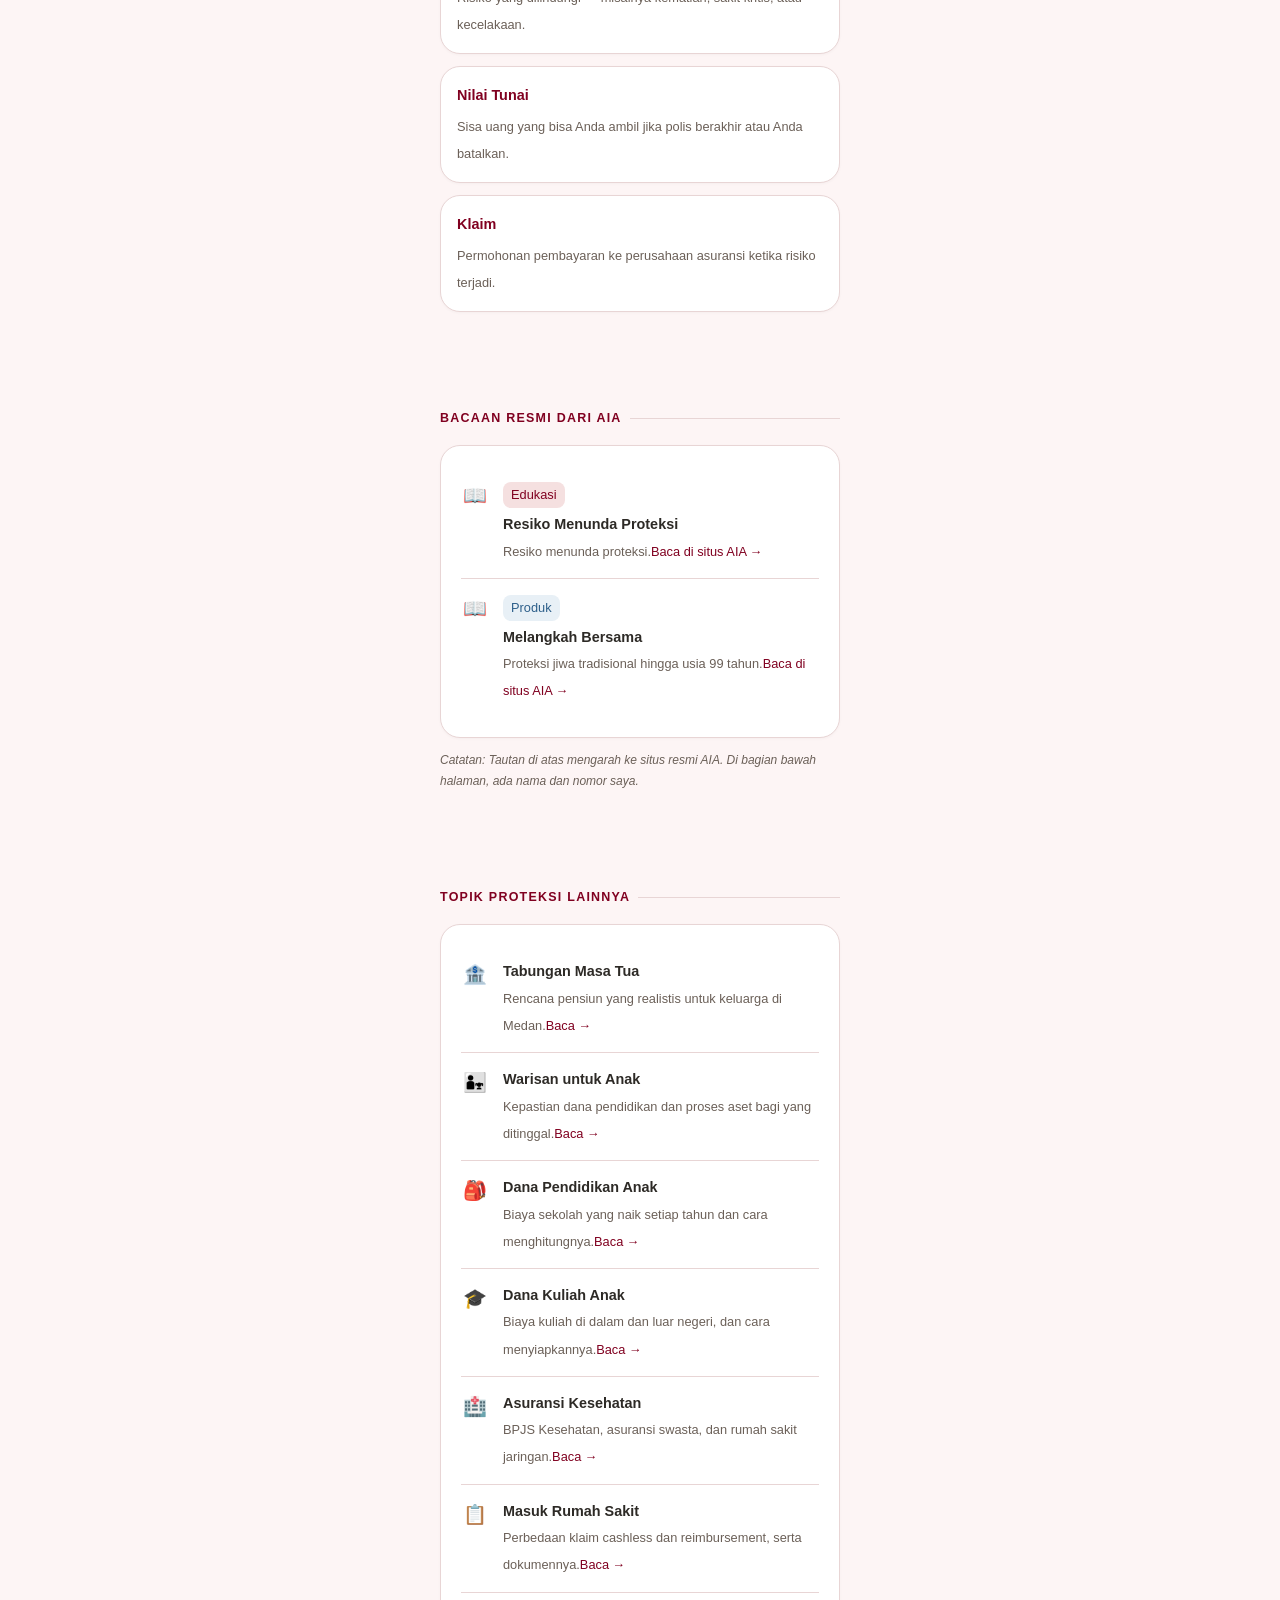
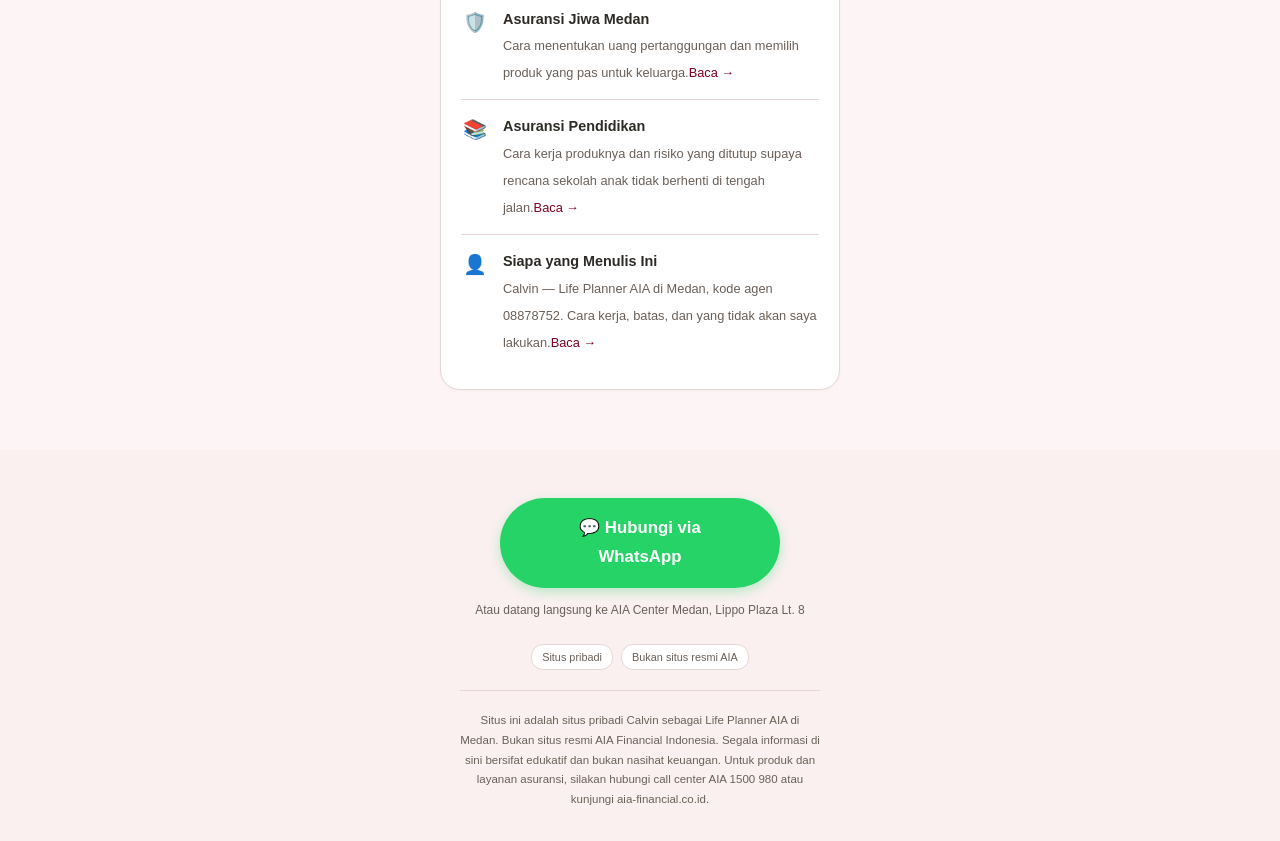
==== commit 44b0db90: "feat(seo): halaman /tentang-calvin/ + tambalan CSS konten yang hilang E-E-A-T: - halaman About nyata" ====
--- a/index.html
+++ b/index.html
@@ -228,6 +228,7 @@
       <div class="reading-item"><div class="reading-icon">📋</div><div class="reading-text"><strong>Masuk Rumah Sakit</strong><span>Perbedaan klaim cashless dan reimbursement, serta dokumennya.</span><a href="masuk-rumah-sakit/">Baca →</a></div></div>
       <div class="reading-item"><div class="reading-icon">🛡️</div><div class="reading-text"><strong>Asuransi Jiwa Medan</strong><span>Cara menentukan uang pertanggungan dan memilih produk yang pas untuk keluarga.</span><a href="asuransi-jiwa-medan/">Baca →</a></div></div>
       <div class="reading-item"><div class="reading-icon">📚</div><div class="reading-text"><strong>Asuransi Pendidikan</strong><span>Cara kerja produknya dan risiko yang ditutup supaya rencana sekolah anak tidak berhenti di tengah jalan.</span><a href="asuransi-pendidikan/">Baca →</a></div></div>
+      <div class="reading-item"><div class="reading-icon">👤</div><div class="reading-text"><strong>Siapa yang Menulis Ini</strong><span>Calvin — Life Planner AIA di Medan, kode agen 08878752. Cara kerja, batas, dan yang tidak akan saya lakukan.</span><a href="tentang-calvin/">Baca →</a></div></div>
     </div>
   </section>
 
--- a/style.css
+++ b/style.css
@@ -342,3 +342,48 @@
   /* beri ruang di bawah footer supaya FAB tidak menutupi disclaimer */
   .footer{padding-bottom:96px}
 }
+
+/* ===== HALAMAN ARTIKEL (kelas yang dipakai 8 artikel tapi dulu tak pernah didefinisikan) ===== */
+
+/* Hero artikel: tinggi otomatis, bukan 100vh seperti hero beranda */
+.hero-content{min-height:auto;padding:52px 20px 36px;align-items:flex-start;text-align:left}
+.hero-content .hero-role{margin-bottom:14px}
+.hero-content h1{font-family:var(--serif);font-size:1.75rem;line-height:1.25;max-width:30ch}
+.hero-content .hero-tagline{color:var(--muted);font-style:italic;margin:14px 0 20px;max-width:38ch}
+.hero-content .hero-cta{margin-top:6px}
+
+/* Breadcrumb artikel */
+.crumb{padding:14px 20px;font-size:.85rem;color:var(--muted);display:flex;flex-wrap:wrap;gap:6px}
+.crumb a{color:var(--muted)}
+.crumb a:hover{color:var(--accent)}
+
+/* Badan artikel */
+.prose{padding:34px 20px 56px;font-size:1.02rem}
+.prose .lead{font-size:1.12rem;line-height:1.65;color:var(--fg);margin-bottom:26px;font-family:var(--serif)}
+.prose h2{font-family:var(--serif);font-size:1.3rem;line-height:1.3;margin:38px 0 14px;padding-top:6px}
+.prose h3{font-size:1.05rem;margin:26px 0 10px;color:var(--accent)}
+.prose p{margin:0 0 16px}
+.prose ul,.prose ol{margin:0 0 18px;padding-left:22px}
+.prose li{margin-bottom:9px}
+.prose strong{color:var(--fg)}
+.prose a{text-decoration:underline;text-underline-offset:2px}
+
+/* Tabel perbandingan */
+.prose table{width:100%;border-collapse:collapse;margin:20px 0 24px;font-size:.93rem;background:var(--card);border-radius:12px;overflow:hidden;border:1px solid var(--border)}
+.prose th{background:var(--accentSoft);color:var(--fg);text-align:left;font-weight:600;padding:10px 12px}
+.prose td{padding:10px 12px;border-top:1px solid var(--border);vertical-align:top}
+.prose tr:nth-child(even) td{background:var(--accentWarm)}
+
+/* FAQ */
+.prose details{background:var(--card);border:1px solid var(--border);border-radius:14px;padding:14px 16px;margin:0 0 12px}
+.prose details[open]{border-color:var(--accent);box-shadow:0 2px 10px rgba(128,0,32,.06)}
+.prose summary{cursor:pointer;font-weight:600;list-style:none;display:flex;gap:8px;align-items:baseline}
+.prose summary::-webkit-details-marker{display:none}
+.prose summary::before{content:"+";color:var(--accent);font-weight:700;flex:0 0 auto}
+.prose details[open] summary::before{content:"–"}
+.prose details p{margin:12px 0 0;color:var(--muted)}
+
+/* Blok catatan & foto pada halaman About */
+.prose .note{background:var(--accentWarm);border-left:3px solid var(--accent);border-radius:0 12px 12px 0;padding:14px 16px;margin:22px 0;font-size:.95rem}
+.hero-photo{width:104px;height:104px;border-radius:50%;object-fit:cover;border:3px solid var(--card);box-shadow:0 4px 14px rgba(45,42,38,.14);margin-bottom:18px}
+.hero-meta{display:flex;flex-wrap:wrap;gap:8px 14px;font-size:.85rem;color:var(--muted);margin-top:4px}
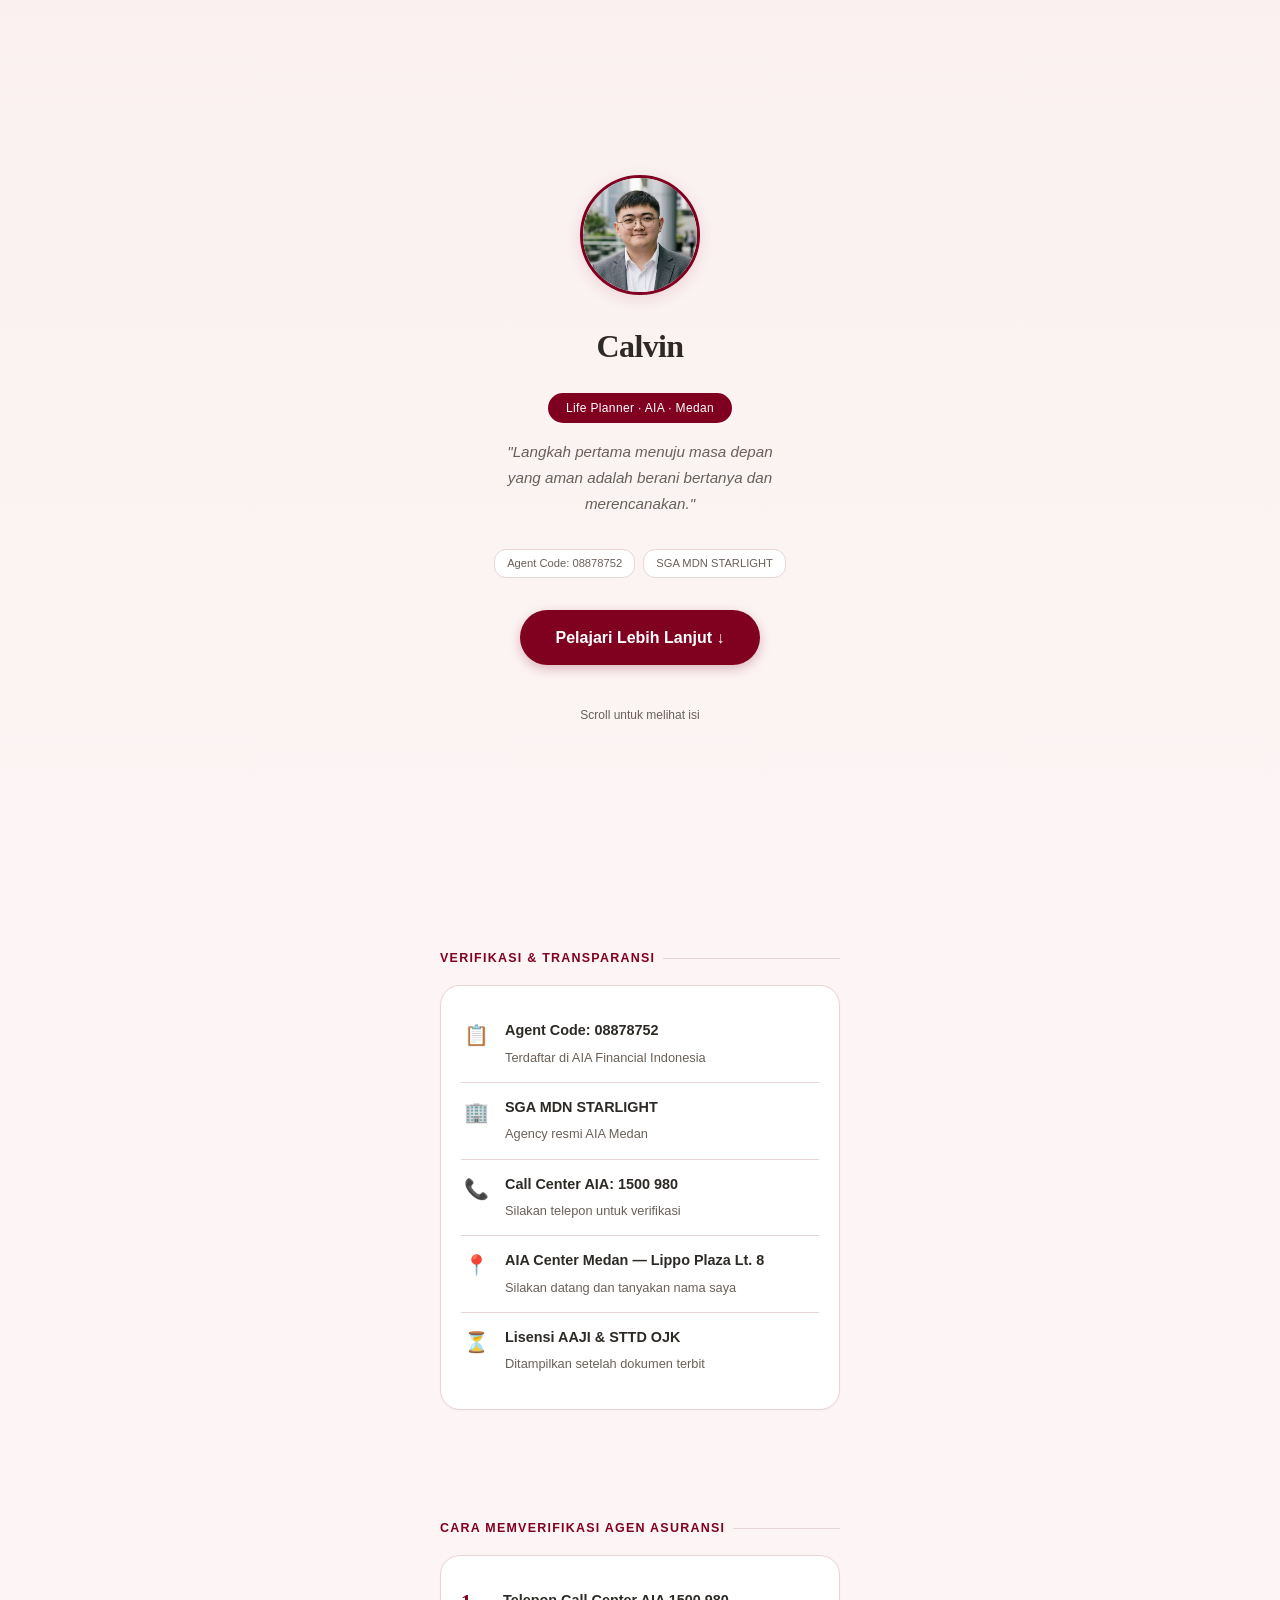
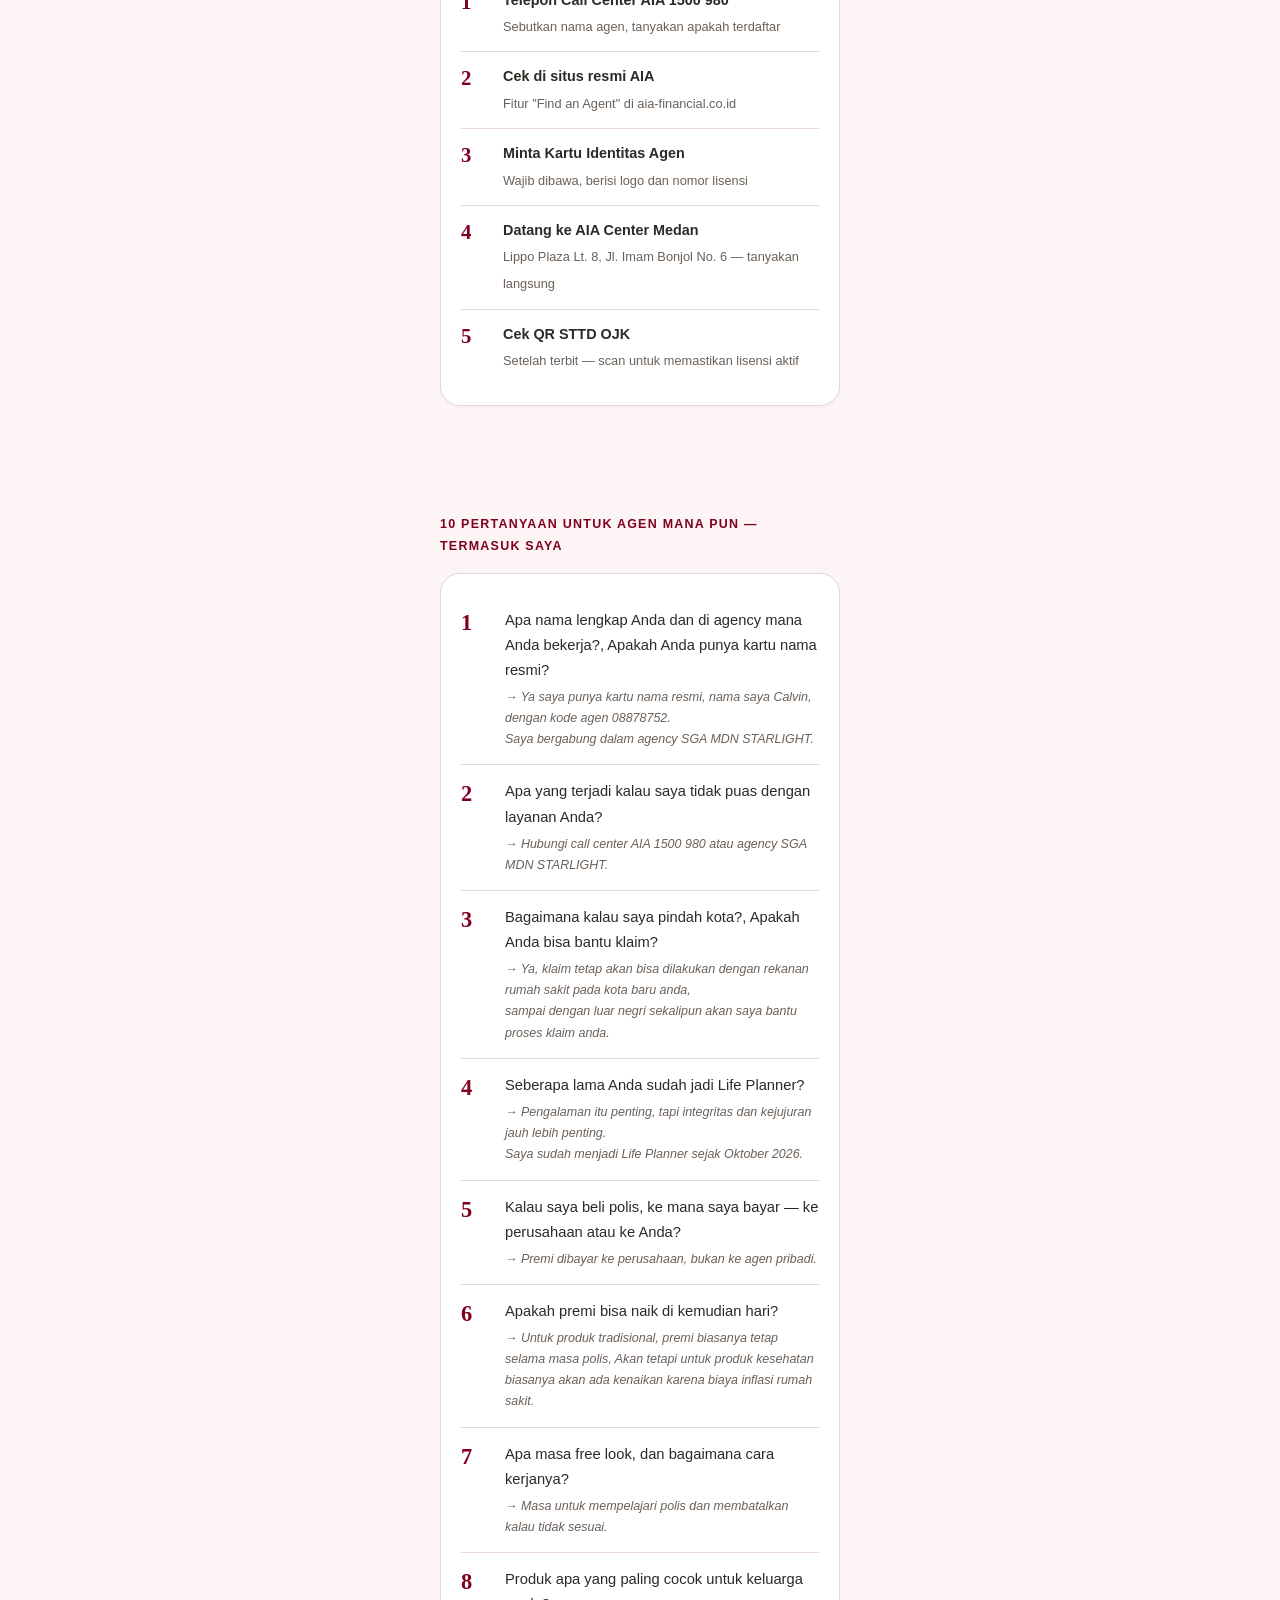
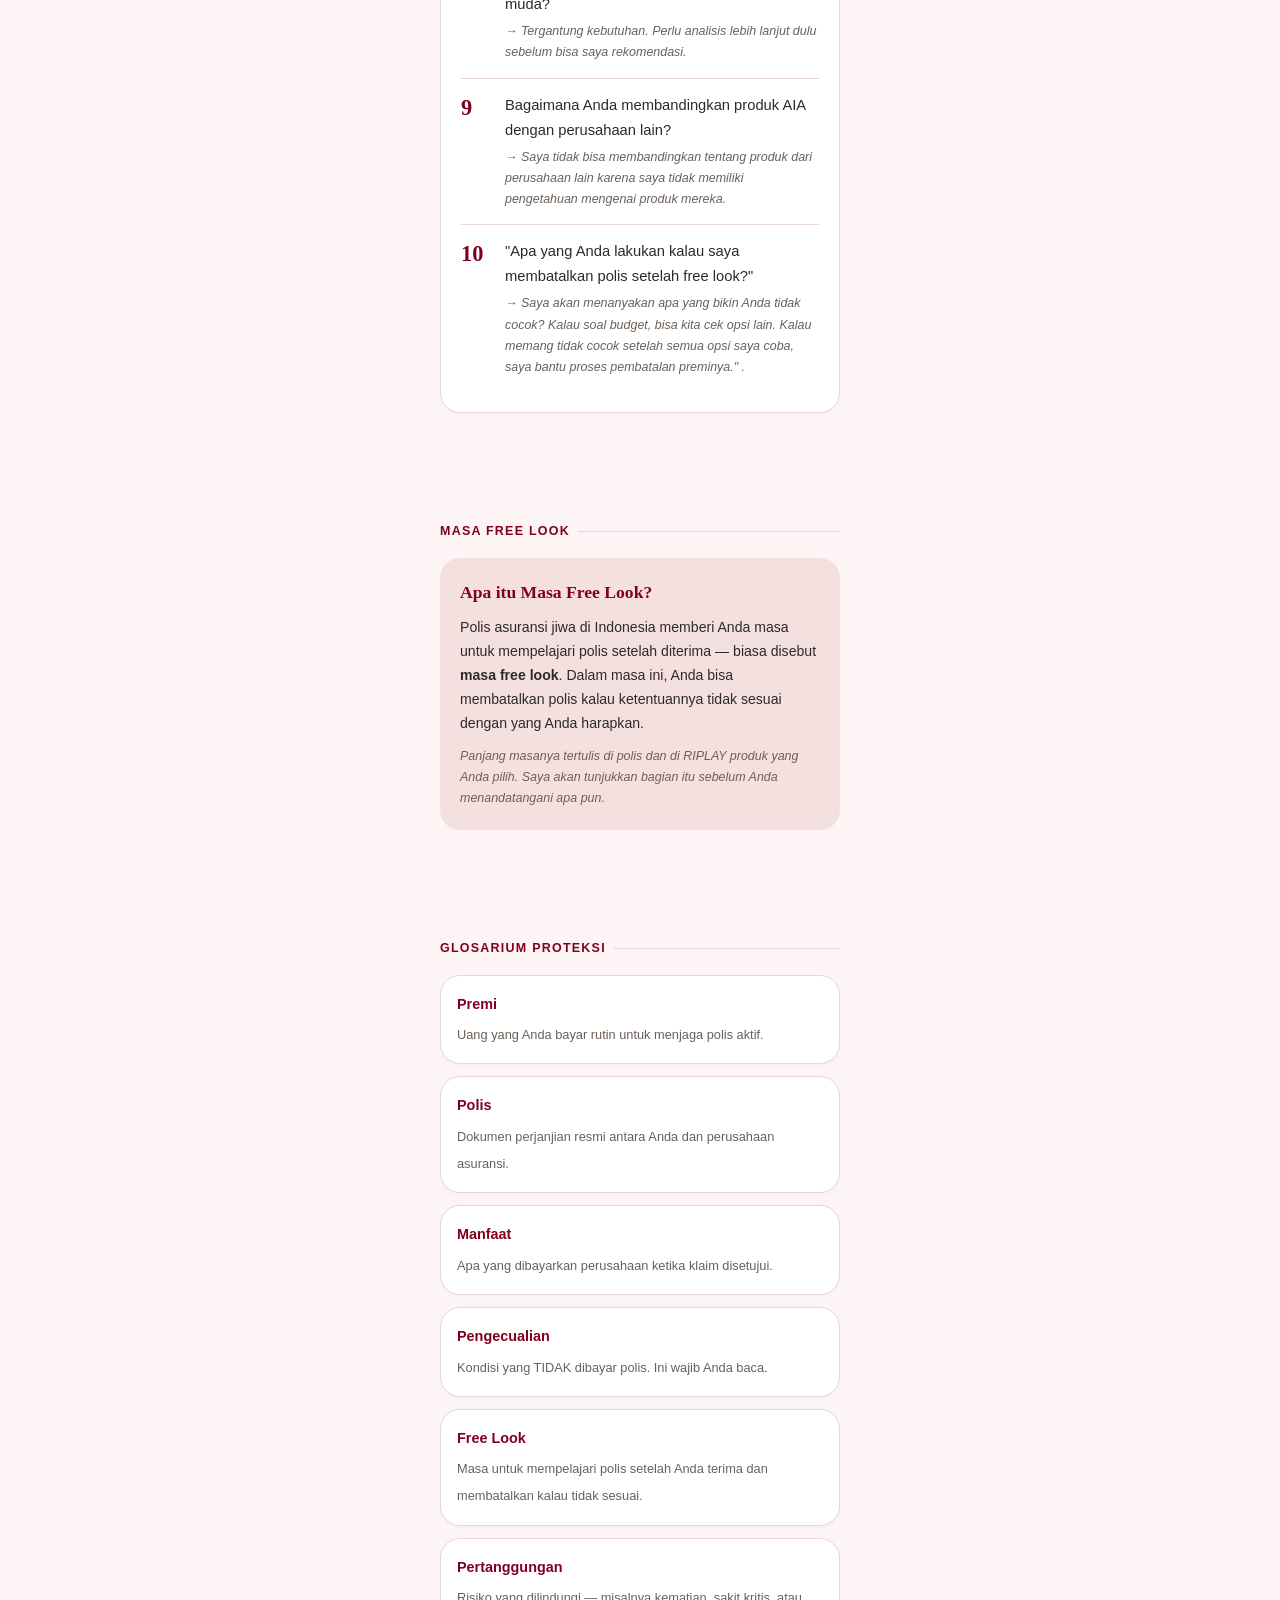
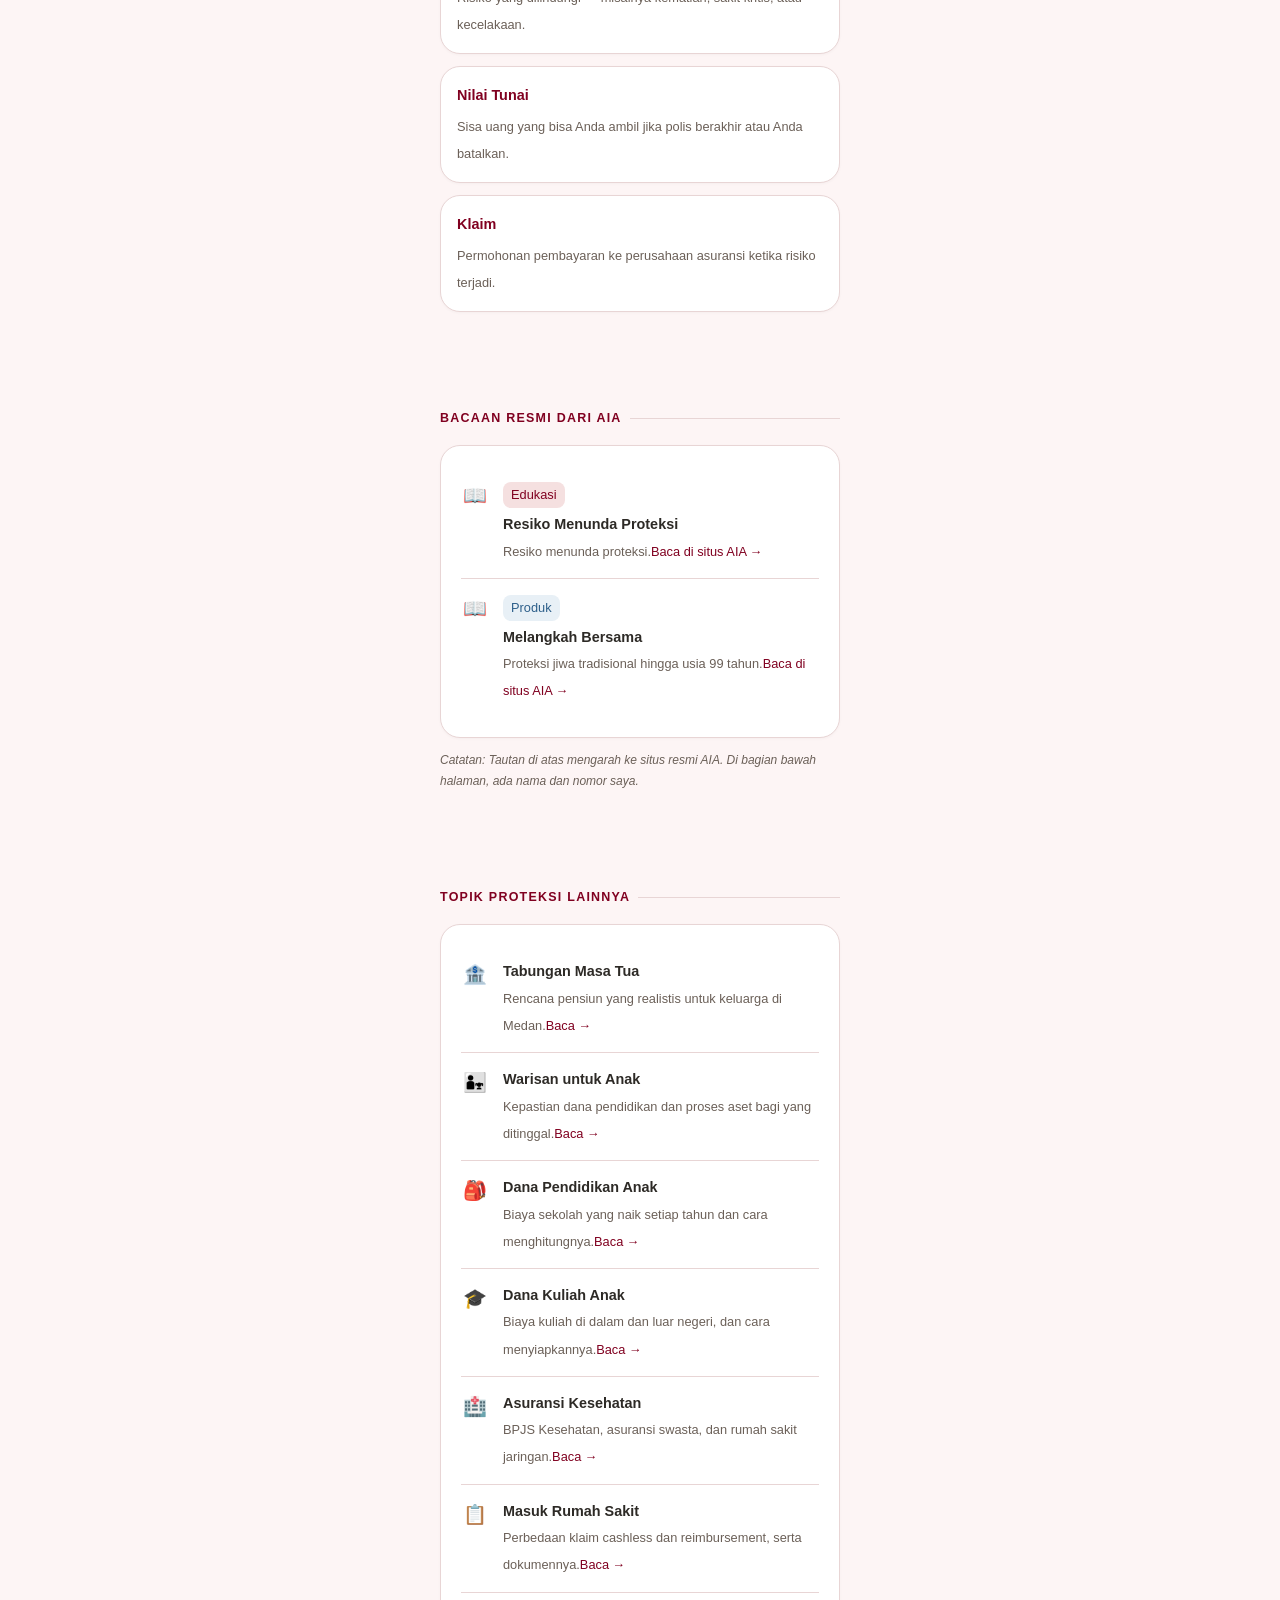
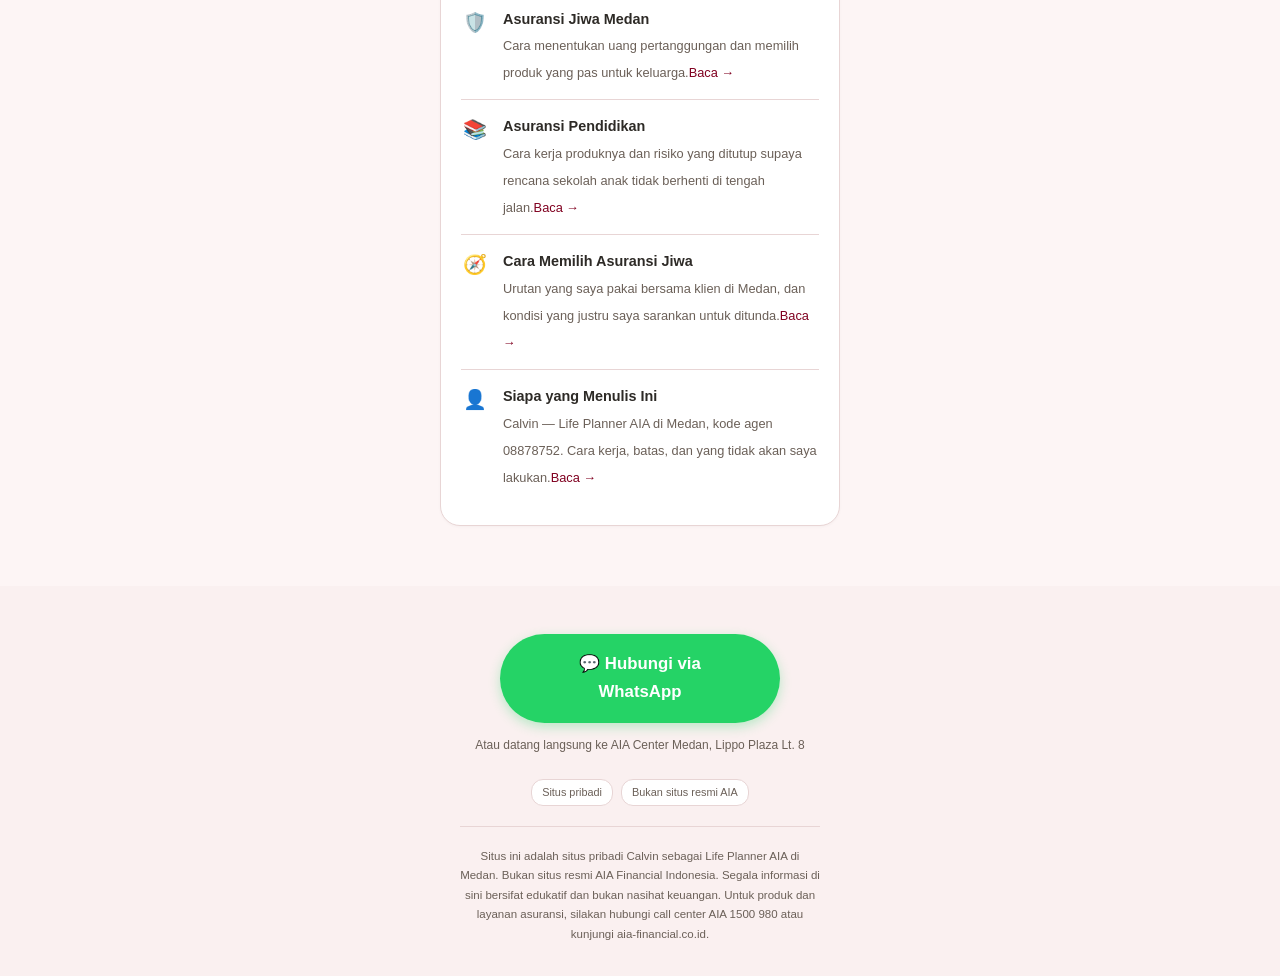
==== commit 74797666: "feat: artikel cara-memilih-asuransi-jiwa + sitemap + beranda" ====
--- a/index.html
+++ b/index.html
@@ -228,6 +228,7 @@
       <div class="reading-item"><div class="reading-icon">📋</div><div class="reading-text"><strong>Masuk Rumah Sakit</strong><span>Perbedaan klaim cashless dan reimbursement, serta dokumennya.</span><a href="masuk-rumah-sakit/">Baca →</a></div></div>
       <div class="reading-item"><div class="reading-icon">🛡️</div><div class="reading-text"><strong>Asuransi Jiwa Medan</strong><span>Cara menentukan uang pertanggungan dan memilih produk yang pas untuk keluarga.</span><a href="asuransi-jiwa-medan/">Baca →</a></div></div>
       <div class="reading-item"><div class="reading-icon">📚</div><div class="reading-text"><strong>Asuransi Pendidikan</strong><span>Cara kerja produknya dan risiko yang ditutup supaya rencana sekolah anak tidak berhenti di tengah jalan.</span><a href="asuransi-pendidikan/">Baca →</a></div></div>
+      <div class="reading-item"><div class="reading-icon">🧭</div><div class="reading-text"><strong>Cara Memilih Asuransi Jiwa</strong><span>Urutan yang saya pakai bersama klien di Medan, dan kondisi yang justru saya sarankan untuk ditunda.</span><a href="cara-memilih-asuransi-jiwa/">Baca →</a></div></div>
       <div class="reading-item"><div class="reading-icon">👤</div><div class="reading-text"><strong>Siapa yang Menulis Ini</strong><span>Calvin — Life Planner AIA di Medan, kode agen 08878752. Cara kerja, batas, dan yang tidak akan saya lakukan.</span><a href="tentang-calvin/">Baca →</a></div></div>
     </div>
   </section>
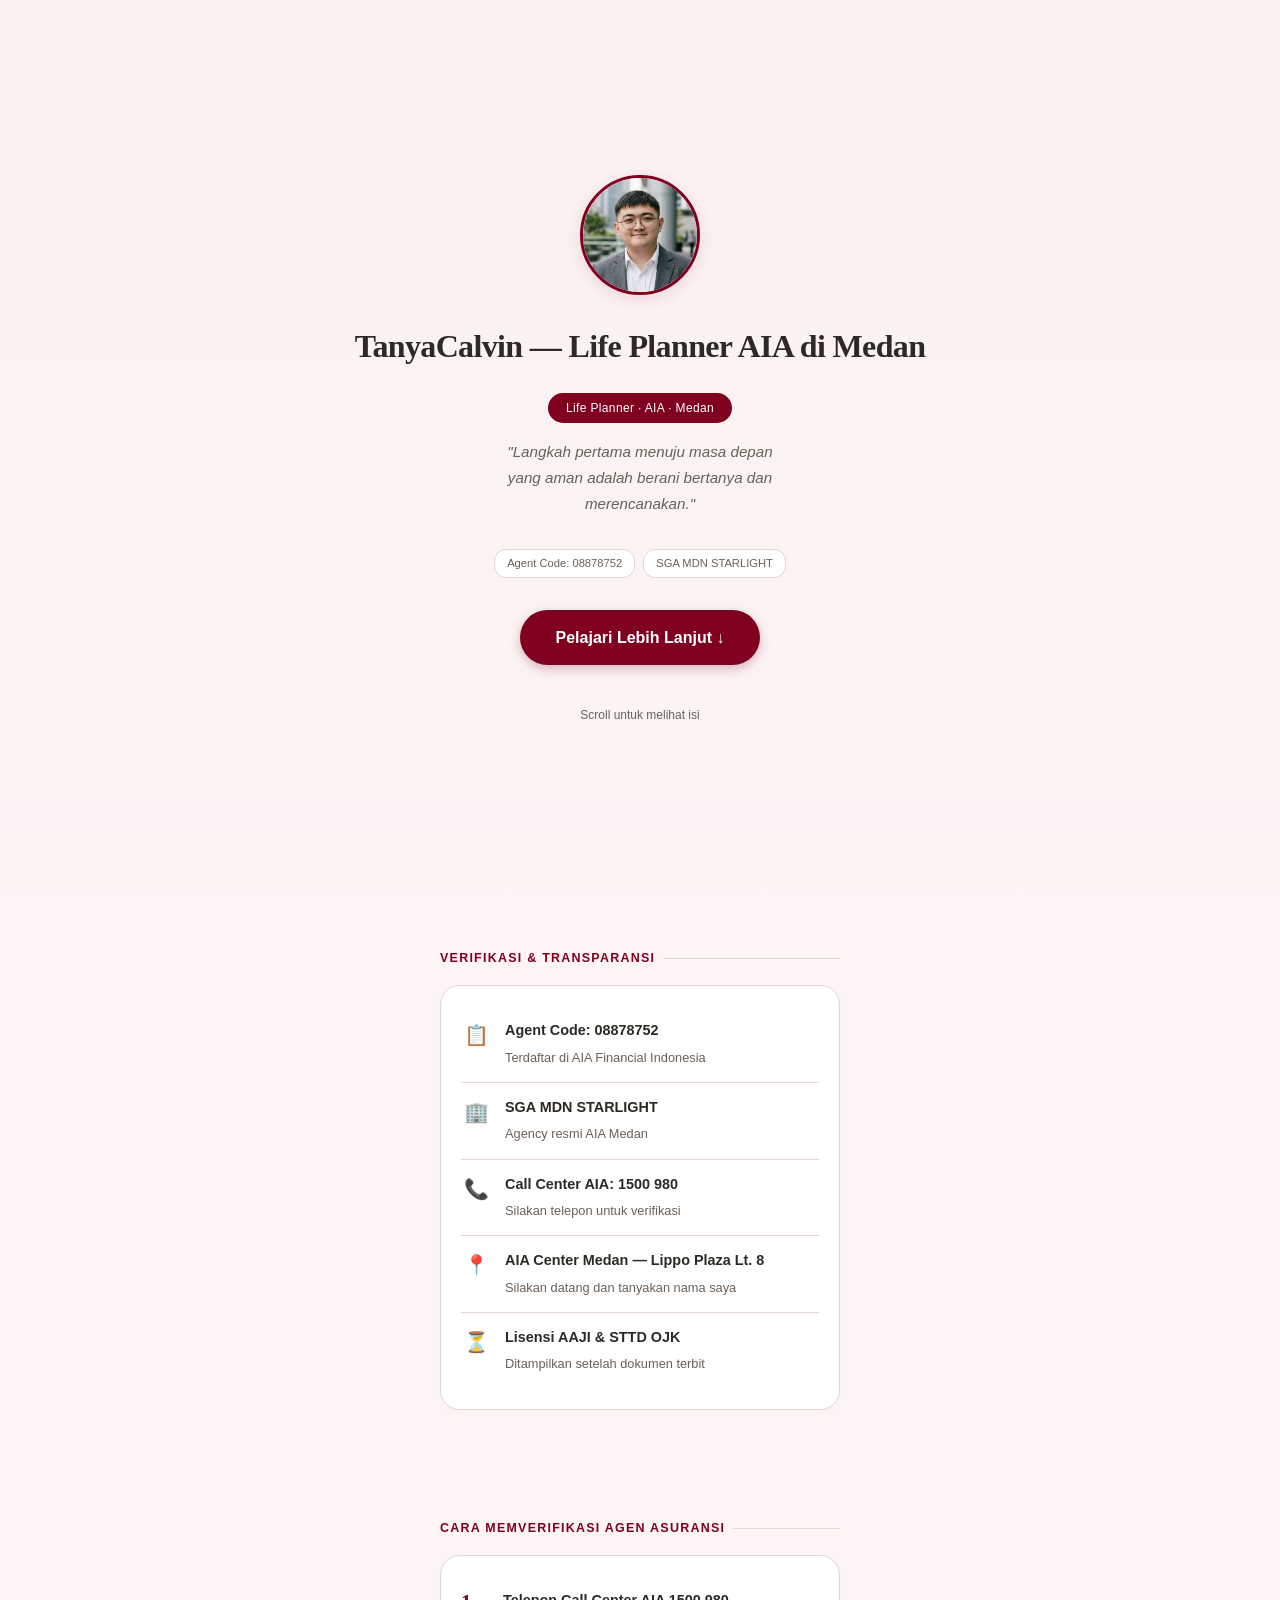
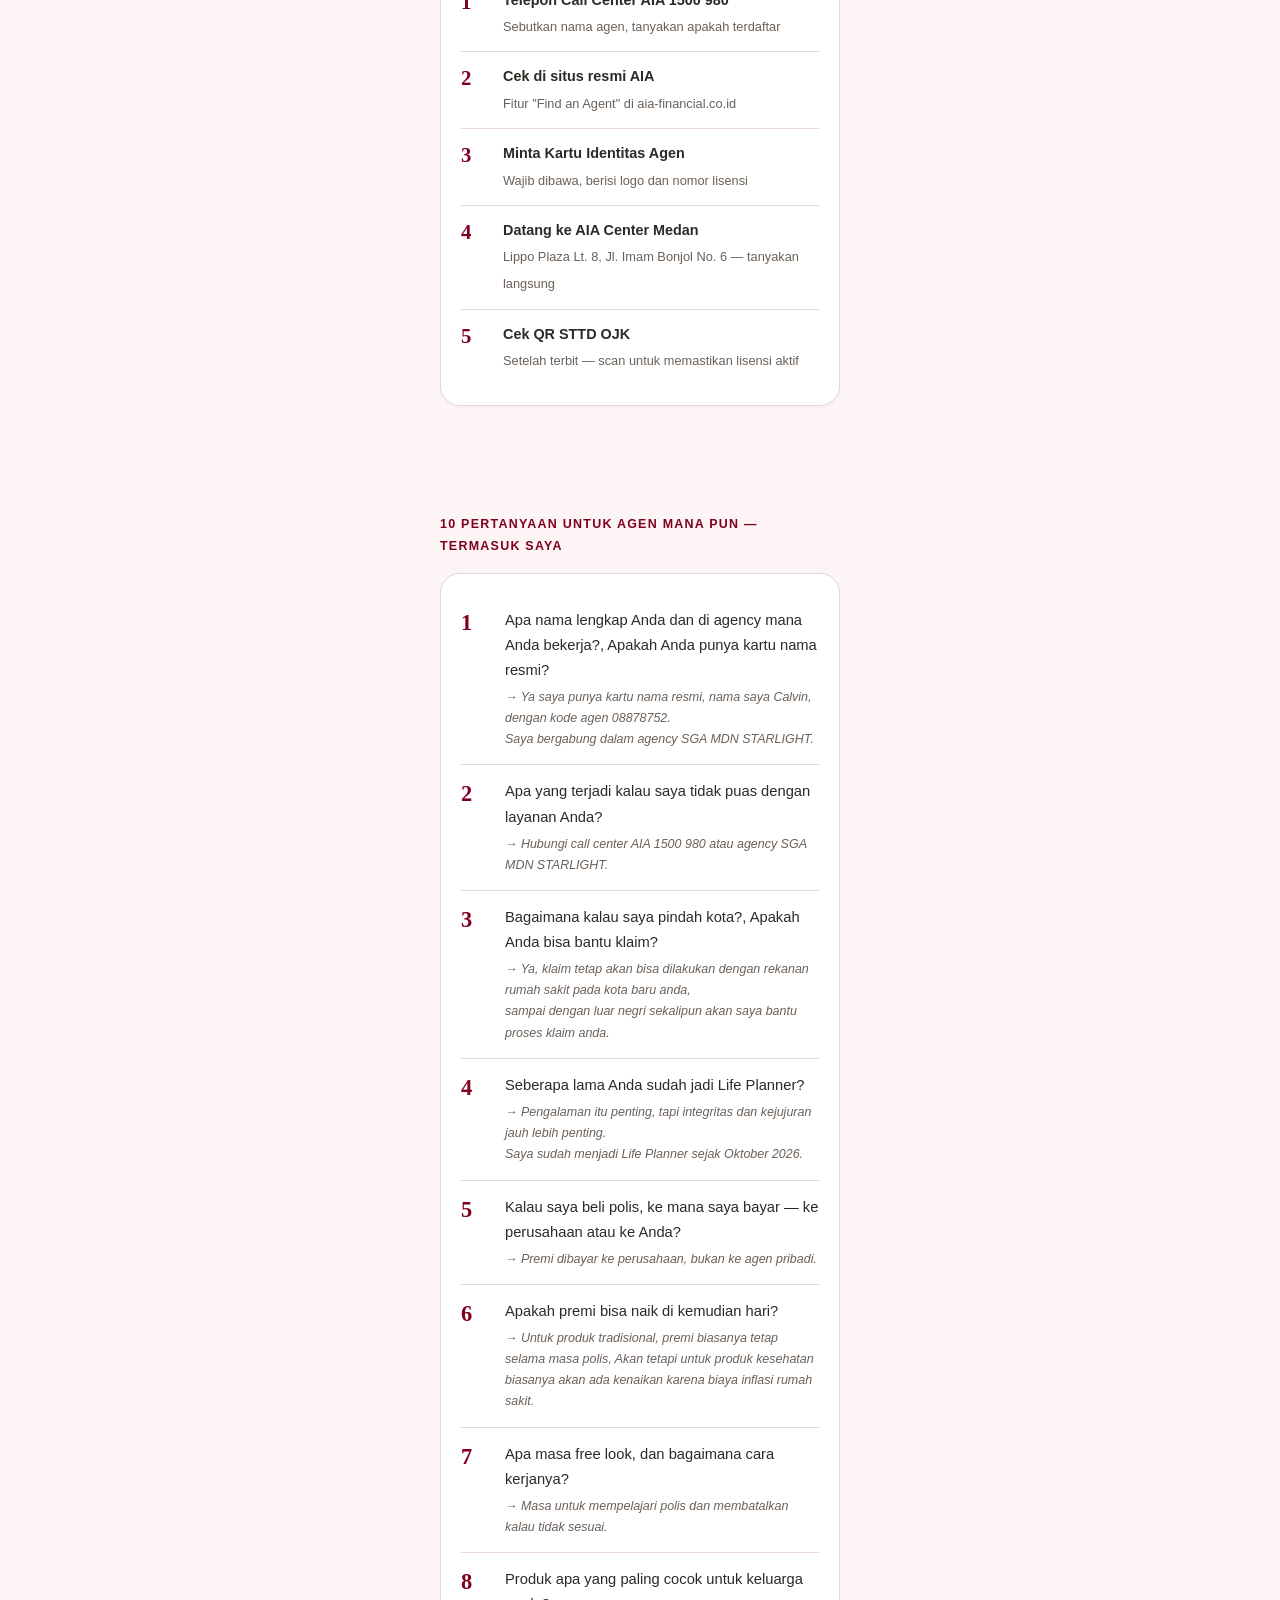
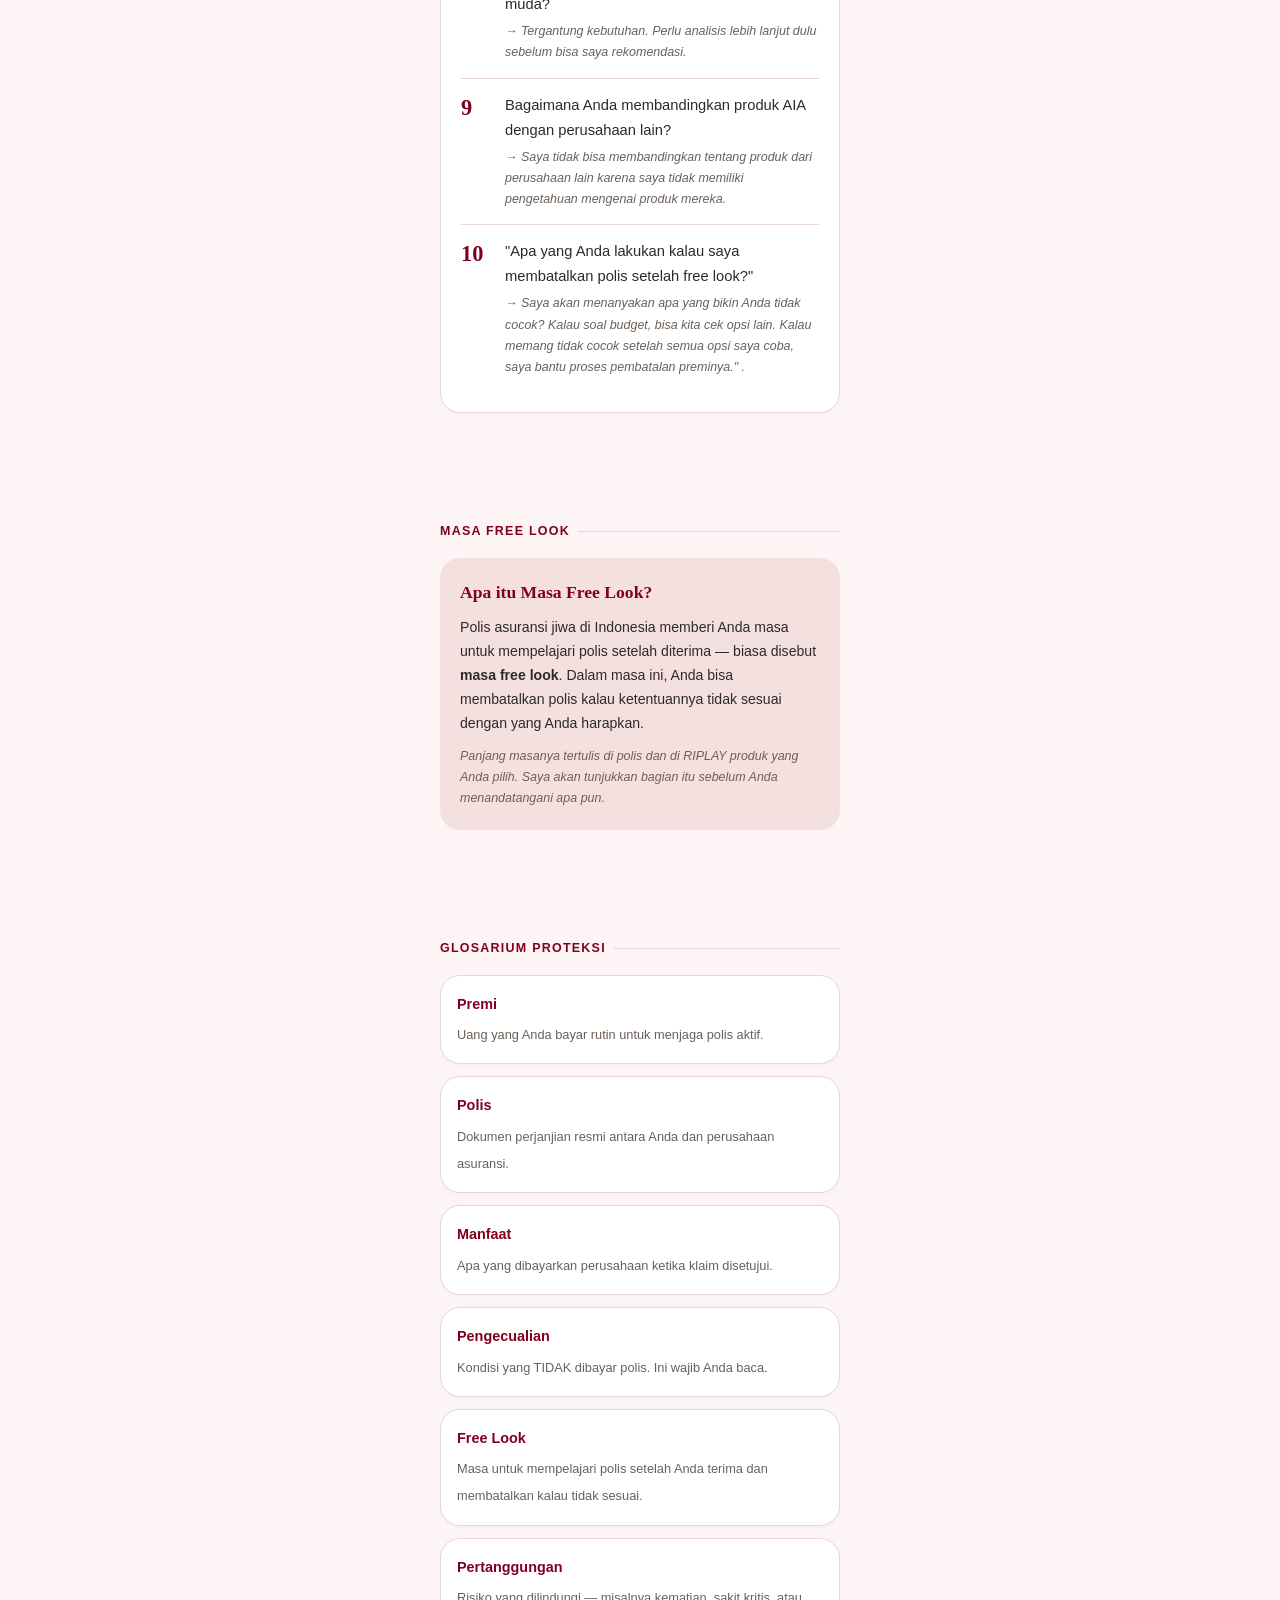
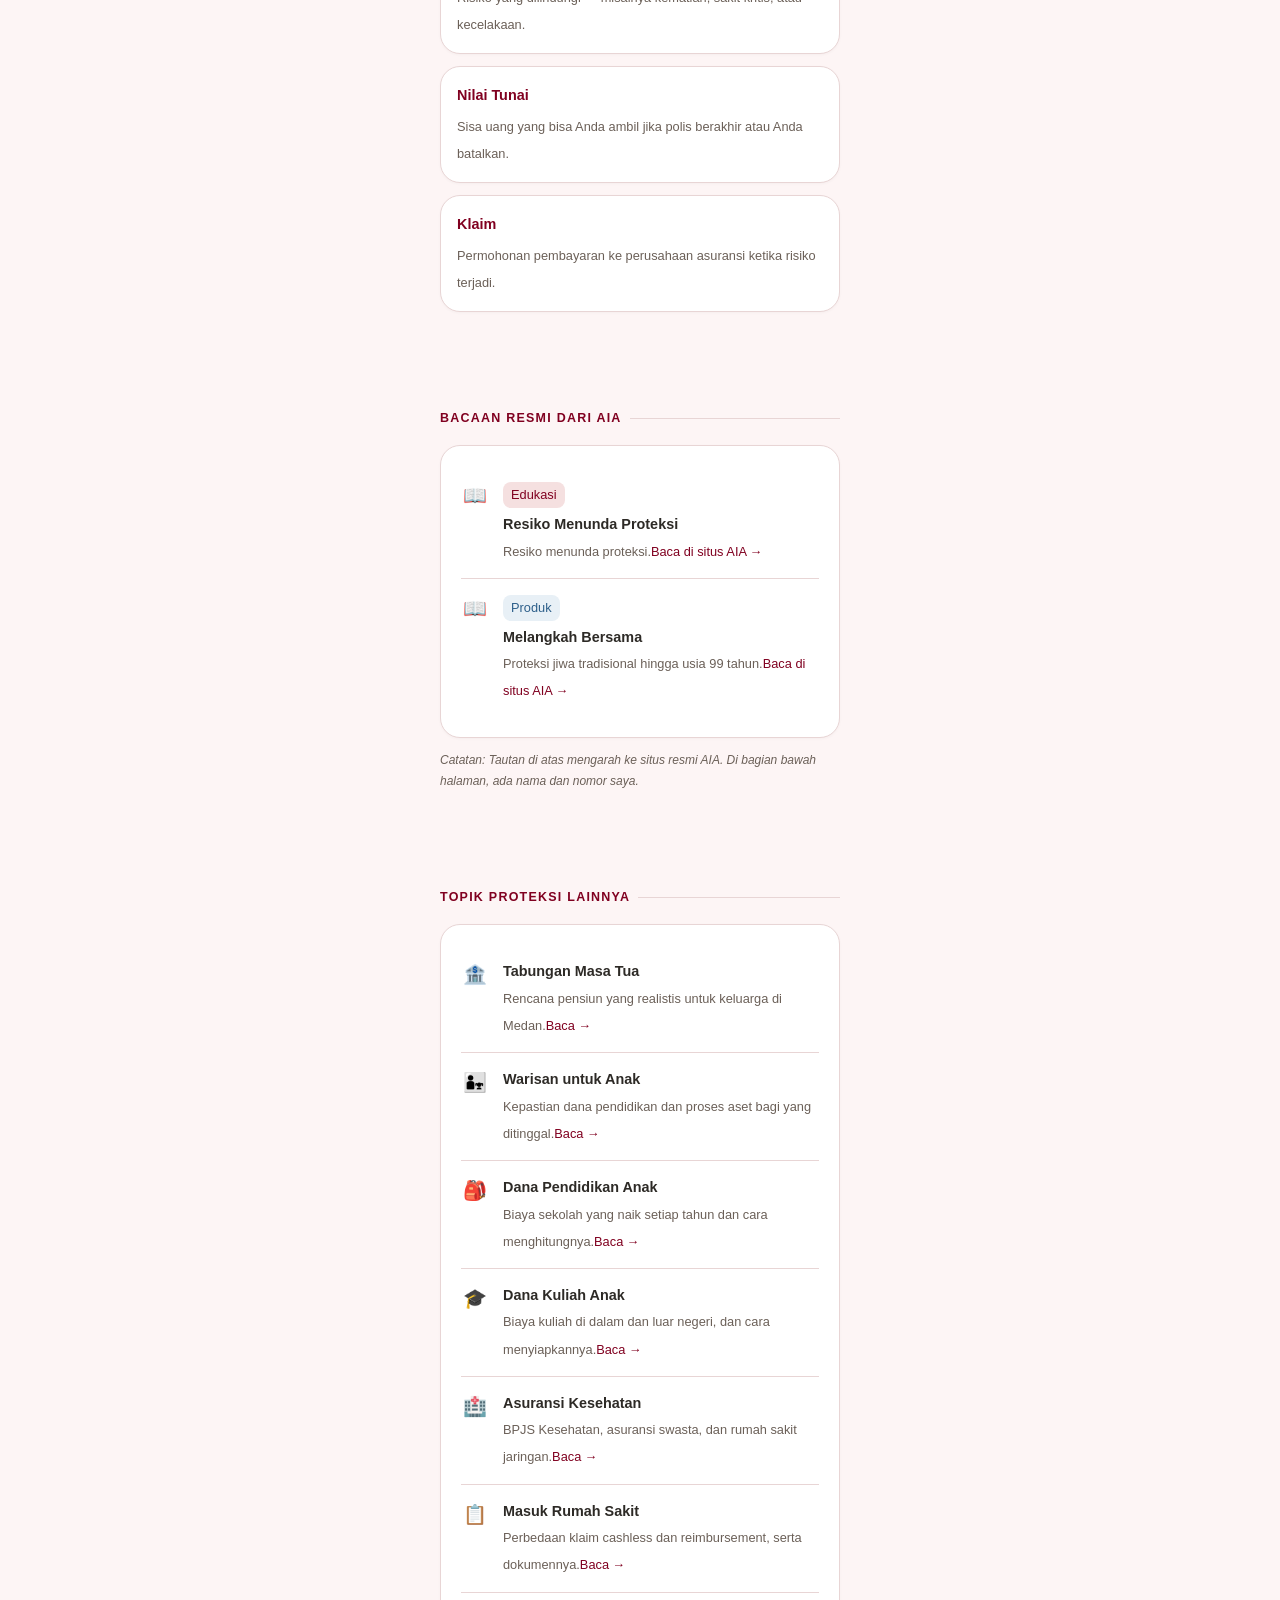
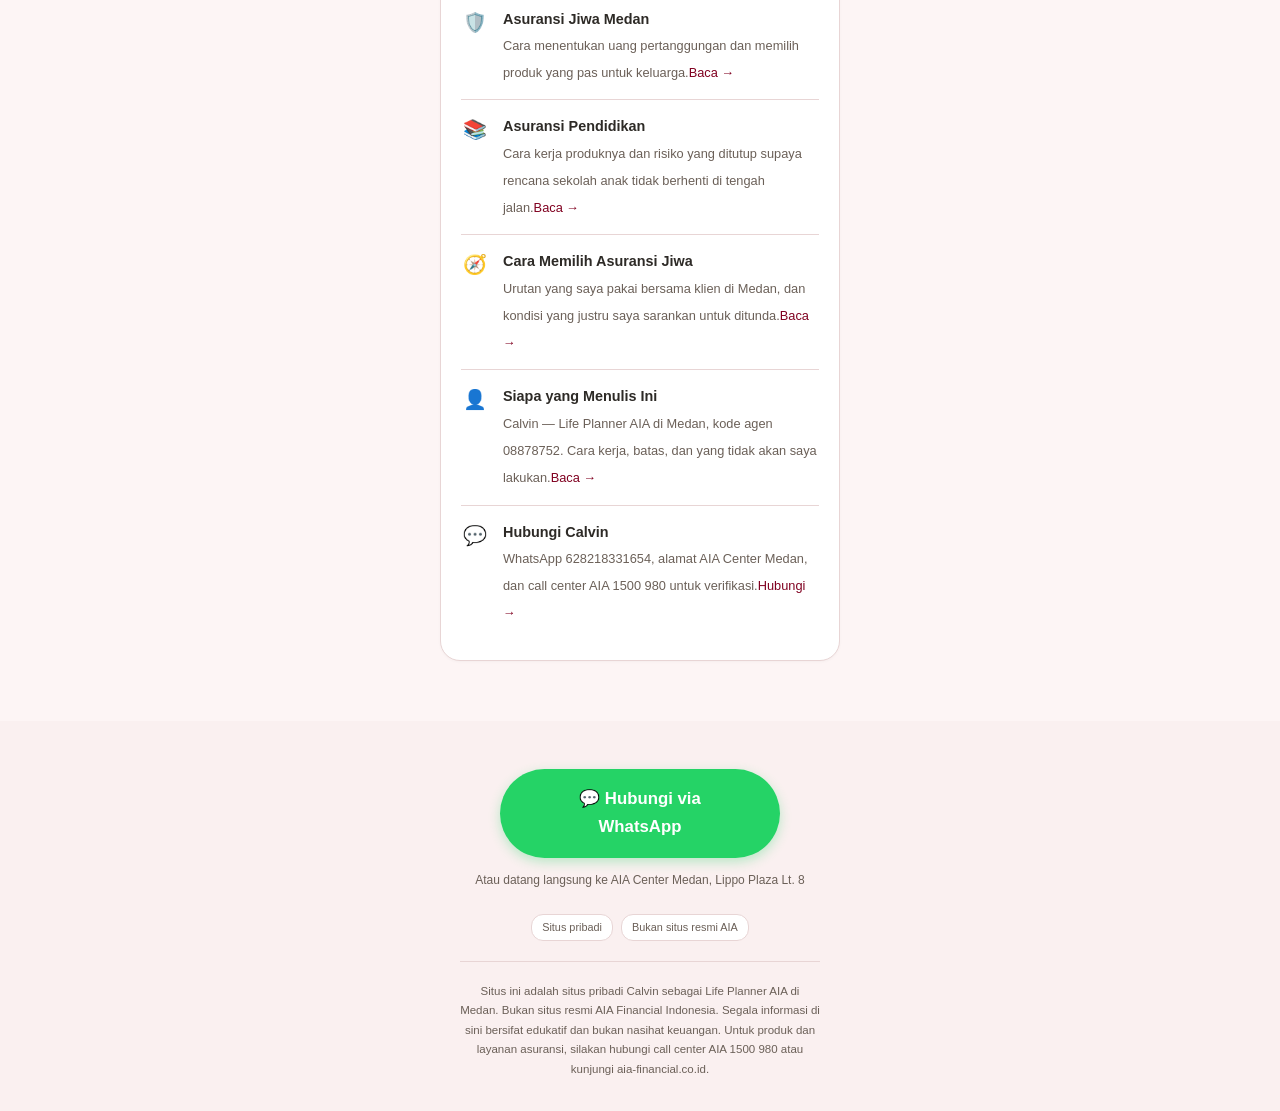
==== commit f9b4e097: "feat(seo): halaman /kontak/ + sinkronisasi metadata + CSS yang hilang - Halaman /kontak/ baru: Whats" ====
--- a/index.html
+++ b/index.html
@@ -4,10 +4,10 @@
 <meta charset="UTF-8">
 <meta name="viewport" content="width=device-width, initial-scale=1.0">
 <meta name="description" content="Situs pribadi Calvin, Life Planner AIA di Medan. Verifikasi, literasi proteksi, dan pertanyaan yang bisa Anda ajukan kepada siapa pun.">
-<title>Calvin — Life Planner AIA Medan</title>
+<title>TanyaCalvin — Life Planner AIA di Medan</title>
 <meta property="og:type" content="website">
 <meta property="og:url" content="https://tanyacalvin.com/">
-<meta property="og:title" content="Calvin — Life Planner AIA Medan">
+<meta property="og:title" content="TanyaCalvin — Life Planner AIA di Medan">
 <meta property="og:description" content="Verifikasi, literasi proteksi, dan pertanyaan yang bisa Anda ajukan kepada agen mana pun.">
 <meta property="og:image" content="https://tanyacalvin.com/foto-calvin.jpg">
 <meta property="og:locale" content="id_ID">
@@ -16,13 +16,91 @@
 <link rel="canonical" href="https://tanyacalvin.com/">
 <link rel="icon" href="data:image/svg+xml,<svg xmlns='http://www.w3.org/2000/svg' viewBox='0 0 100 100'><text y='.9em' font-size='90'>🌿</text></svg>">
 <link rel="stylesheet" href="style.css">
+<script type="application/ld+json">
+{
+  "@context": "https://schema.org",
+  "@graph": [
+    {
+      "@type": "WebSite",
+      "@id": "https://tanyacalvin.com/#website",
+      "url": "https://tanyacalvin.com/",
+      "name": "TanyaCalvin",
+      "inLanguage": "id",
+      "publisher": {
+        "@id": "https://tanyacalvin.com/#calvin"
+      }
+    },
+    {
+      "@type": "WebPage",
+      "@id": "https://tanyacalvin.com/",
+      "url": "https://tanyacalvin.com/",
+      "name": "TanyaCalvin — Life Planner AIA di Medan",
+      "inLanguage": "id",
+      "isPartOf": {
+        "@id": "https://tanyacalvin.com/#website"
+      },
+      "datePublished": "2026-10-14",
+      "dateModified": "2026-10-26"
+    },
+    {
+      "@type": "LocalBusiness",
+      "@id": "https://tanyacalvin.com/#calvin",
+      "name": "Calvin — Life Planner AIA Medan",
+      "url": "https://tanyacalvin.com/tentang-calvin/",
+      "telephone": "+628218331654",
+      "image": "https://tanyacalvin.com/foto-calvin.jpg",
+      "address": {
+        "@type": "PostalAddress",
+        "streetAddress": "AIA Center Medan, Lippo Plaza Lt. 8, Jl. Imam Bonjol No. 6",
+        "addressLocality": "Medan",
+        "addressRegion": "Sumatera Utara",
+        "addressCountry": "ID"
+      },
+      "makesOffer": [
+        {
+          "@type": "Offer",
+          "itemOffered": {
+            "@type": "Service",
+            "name": "Konsultasi asuransi jiwa"
+          }
+        },
+        {
+          "@type": "Offer",
+          "itemOffered": {
+            "@type": "Service",
+            "name": "Perencanaan dana pendidikan anak"
+          }
+        },
+        {
+          "@type": "Offer",
+          "itemOffered": {
+            "@type": "Service",
+            "name": "Perencanaan tabungan masa tua"
+          }
+        }
+      ]
+    },
+    {
+      "@type": "BreadcrumbList",
+      "itemListElement": [
+        {
+          "@type": "ListItem",
+          "position": 1,
+          "name": "Beranda",
+          "item": "https://tanyacalvin.com/"
+        }
+      ]
+    }
+  ]
+}
+</script>
 </head>
 <body>
 
 <!-- ===== HEADER / HERO ===== -->
 <section class="hero">
 <img src="foto-calvin.jpg" alt="Calvin - Life Planner AIA" class="hero-avatar">
-  <h1>Calvin</h1>
+  <h1>TanyaCalvin — Life Planner AIA di Medan</h1>
   <span class="hero-role">Life Planner · AIA · Medan</span>
   <p class="hero-tagline">"Langkah pertama menuju masa depan yang aman adalah berani bertanya dan merencanakan."</p>
   <div class="hero-badges">
@@ -230,6 +308,7 @@
       <div class="reading-item"><div class="reading-icon">📚</div><div class="reading-text"><strong>Asuransi Pendidikan</strong><span>Cara kerja produknya dan risiko yang ditutup supaya rencana sekolah anak tidak berhenti di tengah jalan.</span><a href="asuransi-pendidikan/">Baca →</a></div></div>
       <div class="reading-item"><div class="reading-icon">🧭</div><div class="reading-text"><strong>Cara Memilih Asuransi Jiwa</strong><span>Urutan yang saya pakai bersama klien di Medan, dan kondisi yang justru saya sarankan untuk ditunda.</span><a href="cara-memilih-asuransi-jiwa/">Baca →</a></div></div>
       <div class="reading-item"><div class="reading-icon">👤</div><div class="reading-text"><strong>Siapa yang Menulis Ini</strong><span>Calvin — Life Planner AIA di Medan, kode agen 08878752. Cara kerja, batas, dan yang tidak akan saya lakukan.</span><a href="tentang-calvin/">Baca →</a></div></div>
+      <div class="reading-item"><div class="reading-icon">💬</div><div class="reading-text"><strong>Hubungi Calvin</strong><span>WhatsApp 628218331654, alamat AIA Center Medan, dan call center AIA 1500 980 untuk verifikasi.</span><a href="kontak/">Hubungi →</a></div></div>
     </div>
   </section>
 
--- a/style.css
+++ b/style.css
@@ -387,3 +387,16 @@
 .prose .note{background:var(--accentWarm);border-left:3px solid var(--accent);border-radius:0 12px 12px 0;padding:14px 16px;margin:22px 0;font-size:.95rem}
 .hero-photo{width:104px;height:104px;border-radius:50%;object-fit:cover;border:3px solid var(--card);box-shadow:0 4px 14px rgba(45,42,38,.14);margin-bottom:18px}
 .hero-meta{display:flex;flex-wrap:wrap;gap:8px 14px;font-size:.85rem;color:var(--muted);margin-top:4px}
+
+/* Blok FAQ + kartu tautan antar-halaman (hilang dari stylesheet) */
+.faq{margin:26px 0}
+.faq details{background:var(--card);border:1px solid var(--border);border-radius:var(--radius);margin-bottom:10px;overflow:hidden}
+.faq summary{cursor:pointer;font-weight:600;font-size:.98rem;padding:13px 16px;font-family:var(--serif);list-style:none;display:flex;justify-content:space-between;align-items:center;gap:12px}
+.faq summary::-webkit-details-marker{display:none}
+.faq summary::after{content:"+";color:var(--accent);font-size:1.15rem;flex:none;transition:transform .15s ease}
+.faq details[open] summary::after{content:"\2212"}
+.faq details p{margin:0;padding:0 16px 15px;font-size:.95rem;color:var(--muted);line-height:1.6}
+.link-card{display:block;background:var(--card);border:1px solid var(--border);border-radius:var(--radius);padding:15px 17px;margin-bottom:11px;text-decoration:none;transition:border-color .15s ease,box-shadow .15s ease}
+.link-card:hover{border-color:var(--accent);box-shadow:0 3px 10px rgba(45,42,38,.07)}
+.link-card strong{display:block;font-family:var(--serif);color:var(--fg);margin-bottom:5px;font-size:1rem}
+.link-card span{font-size:.9rem;color:var(--muted);line-height:1.55}
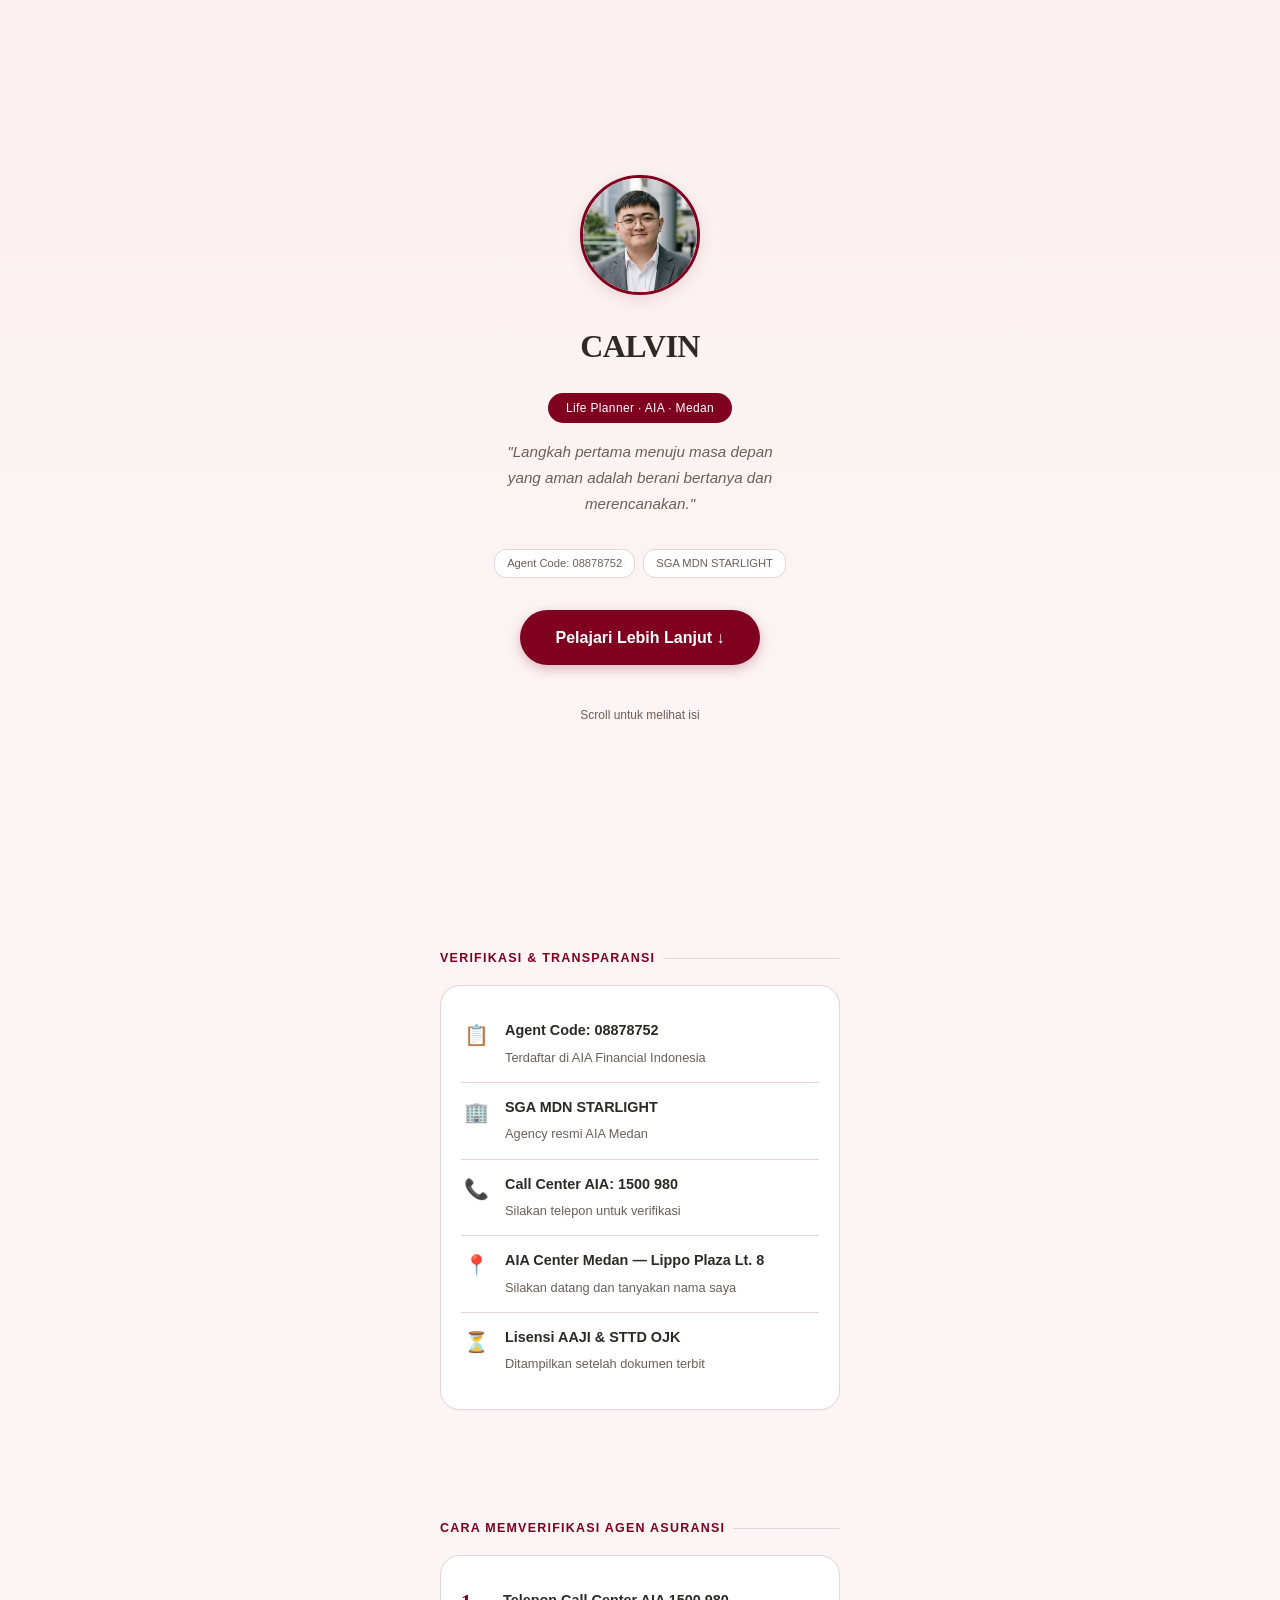
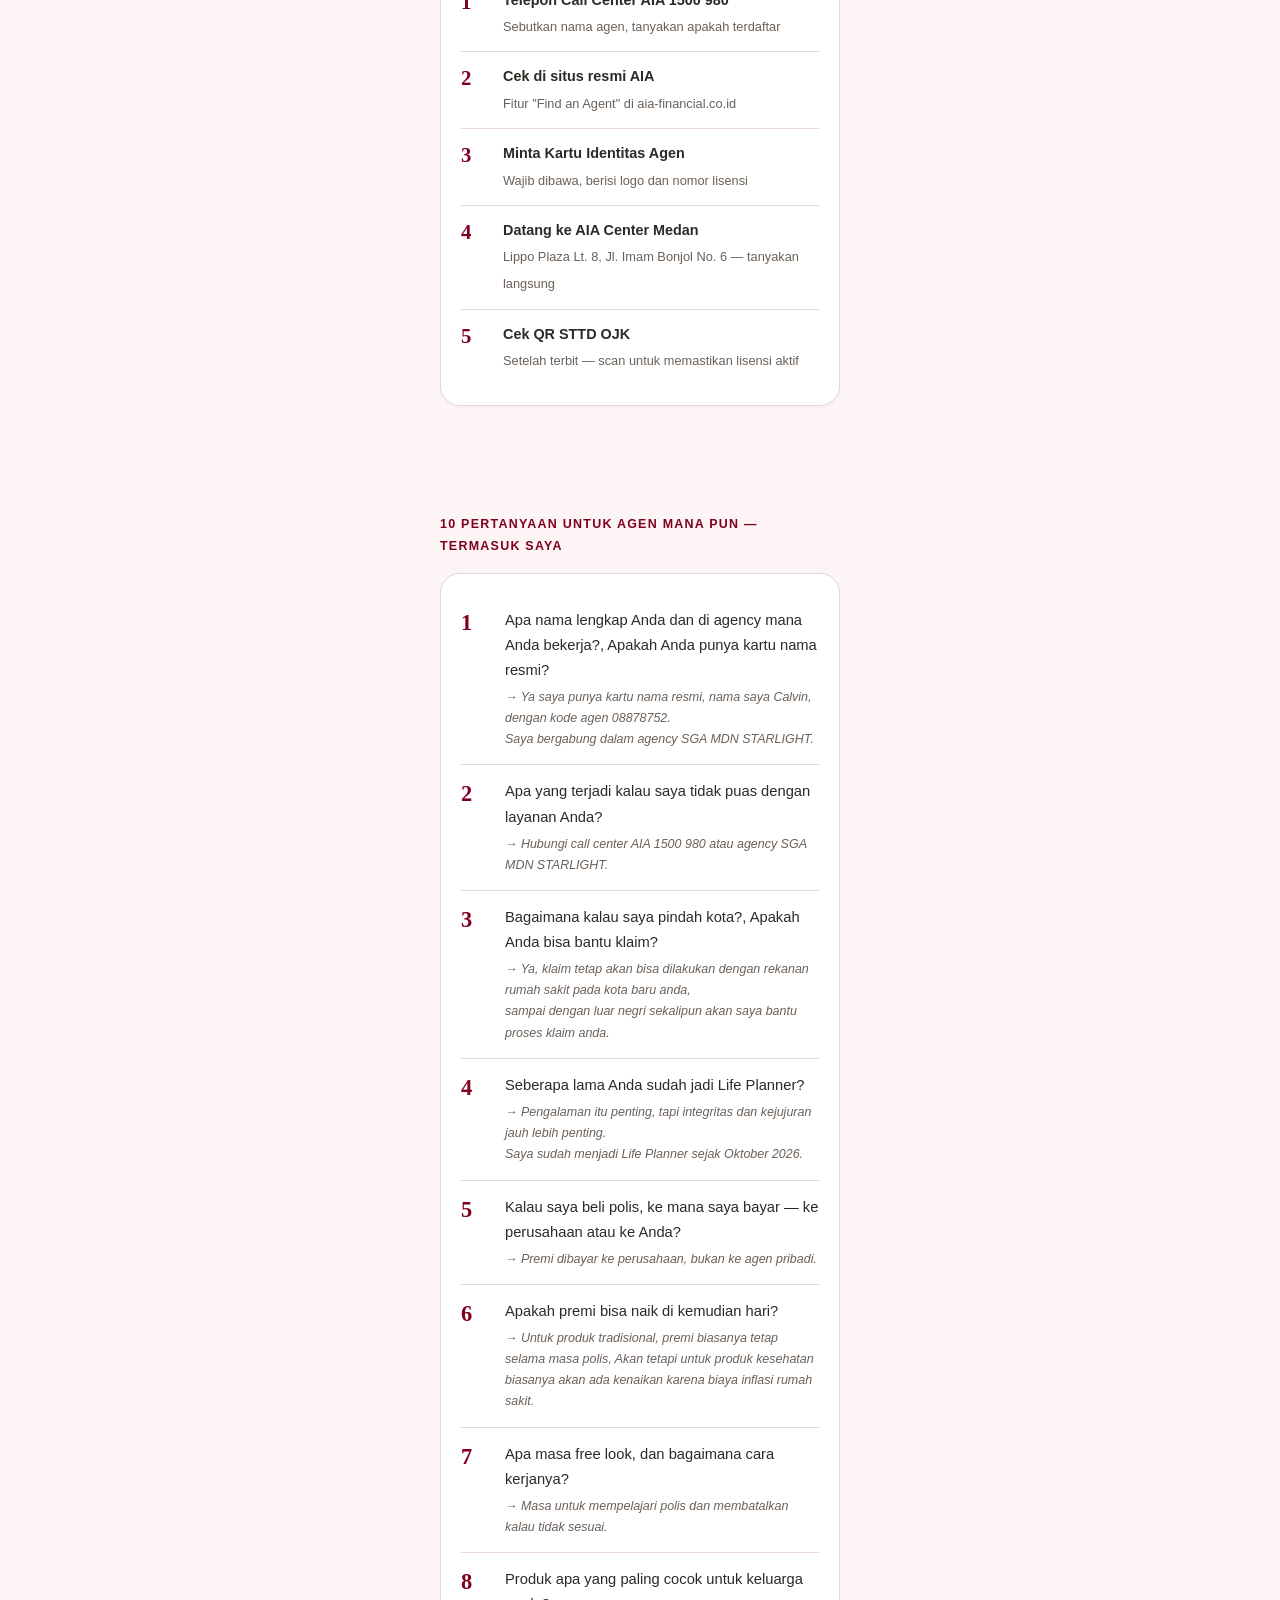
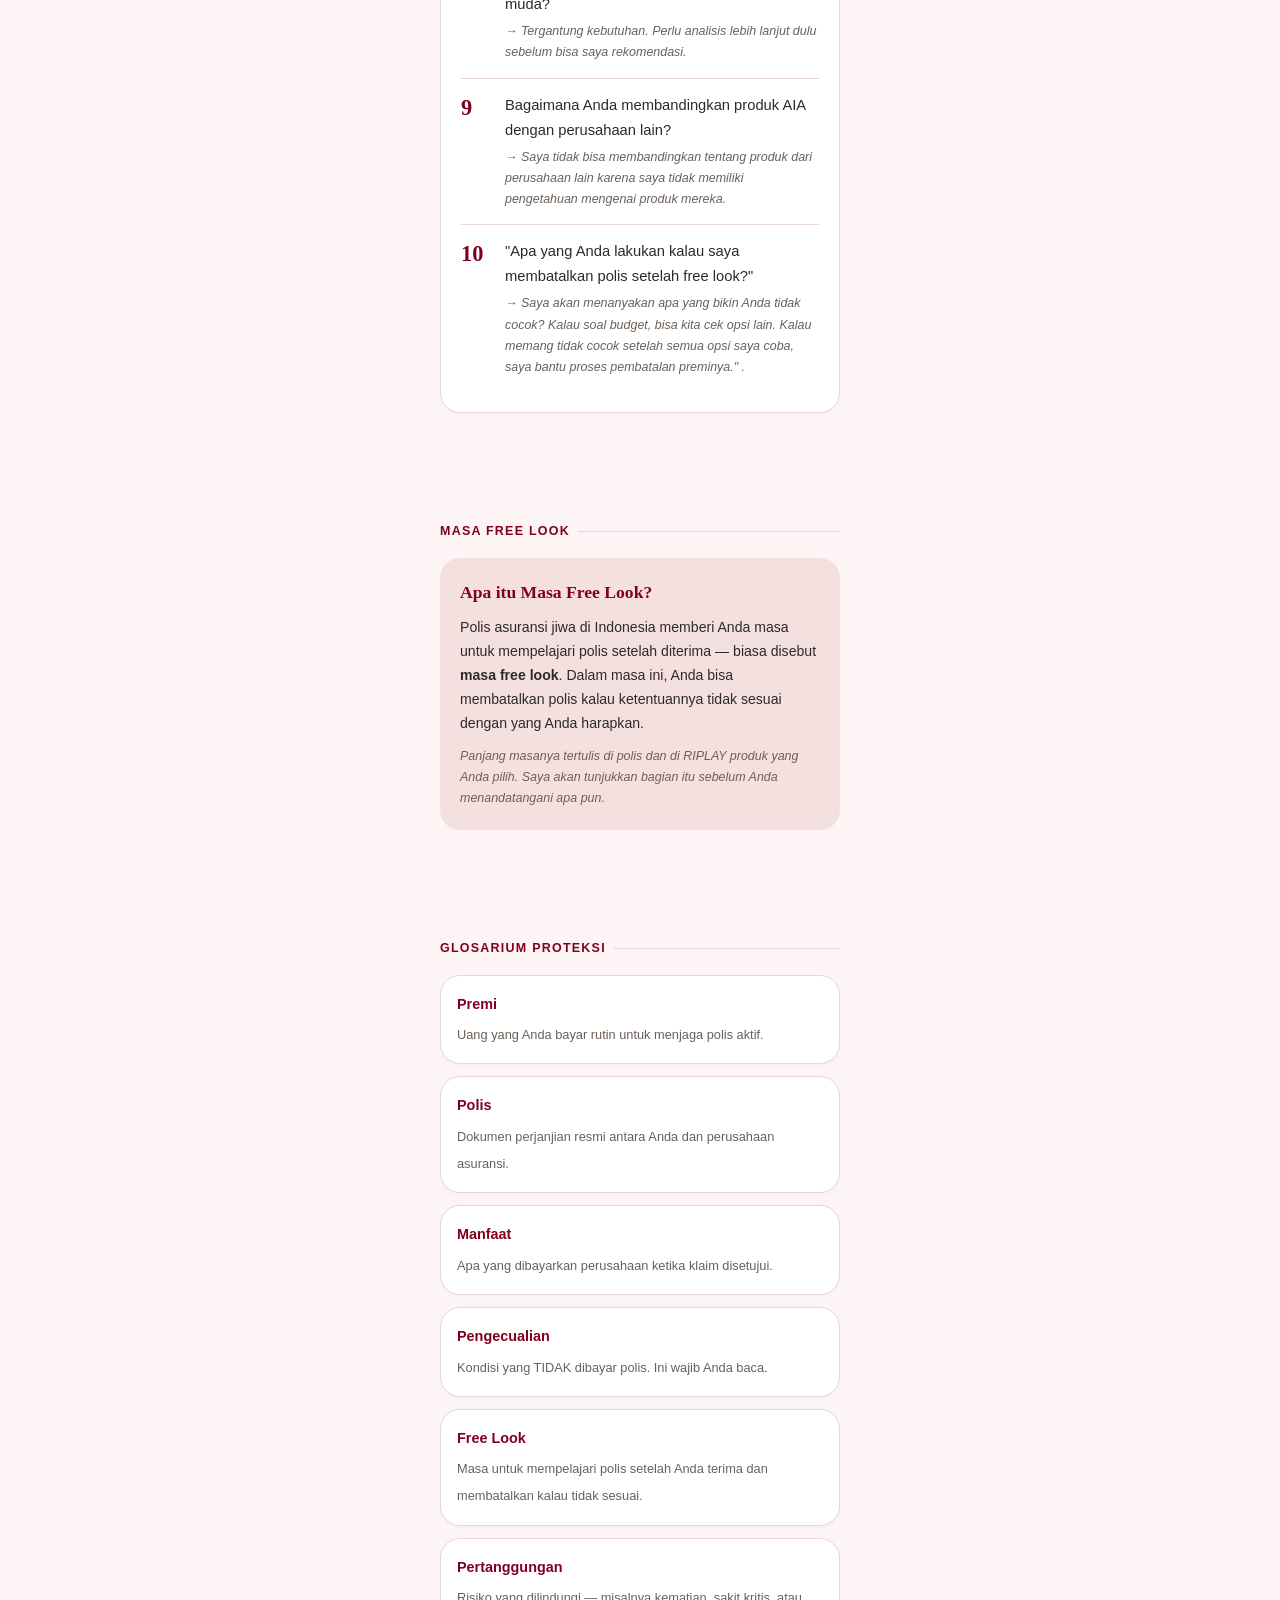
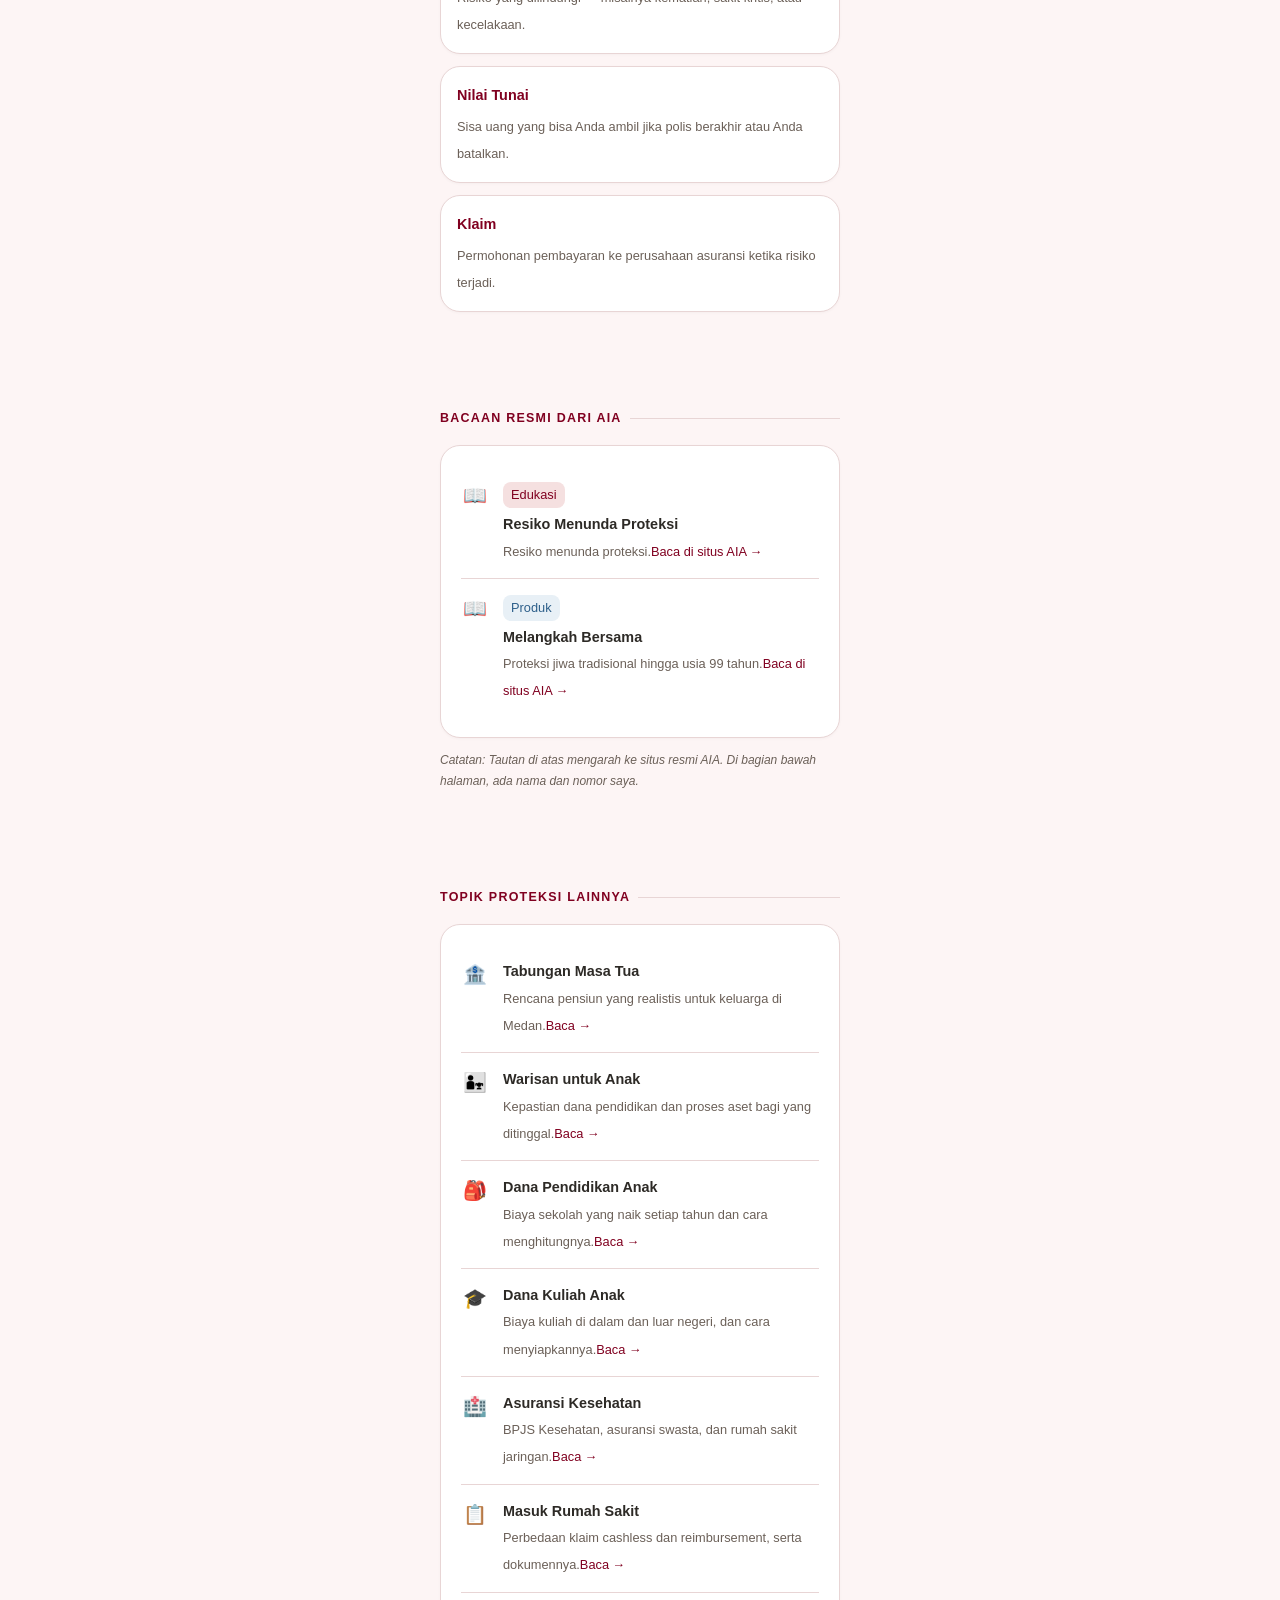
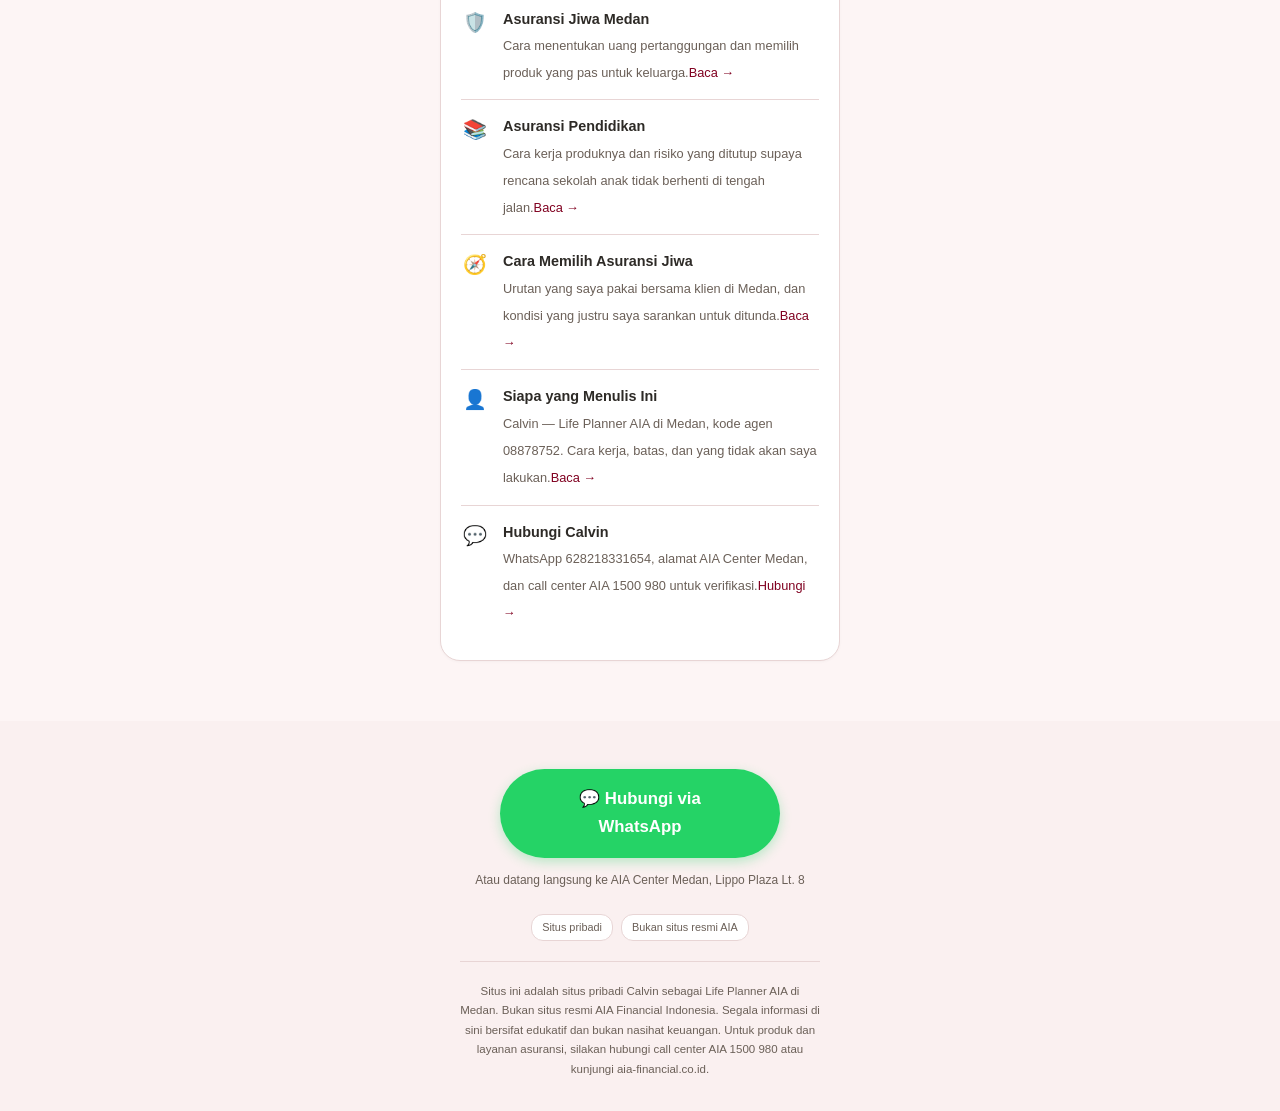
==== commit 2145d32a: "fix(hero): H1 ubah ke CALVIN saja" ====
--- a/index.html
+++ b/index.html
@@ -100,7 +100,7 @@
 <!-- ===== HEADER / HERO ===== -->
 <section class="hero">
 <img src="foto-calvin.jpg" alt="Calvin - Life Planner AIA" class="hero-avatar">
-  <h1>TanyaCalvin — Life Planner AIA di Medan</h1>
+  <h1>CALVIN</h1>
   <span class="hero-role">Life Planner · AIA · Medan</span>
   <p class="hero-tagline">"Langkah pertama menuju masa depan yang aman adalah berani bertanya dan merencanakan."</p>
   <div class="hero-badges">
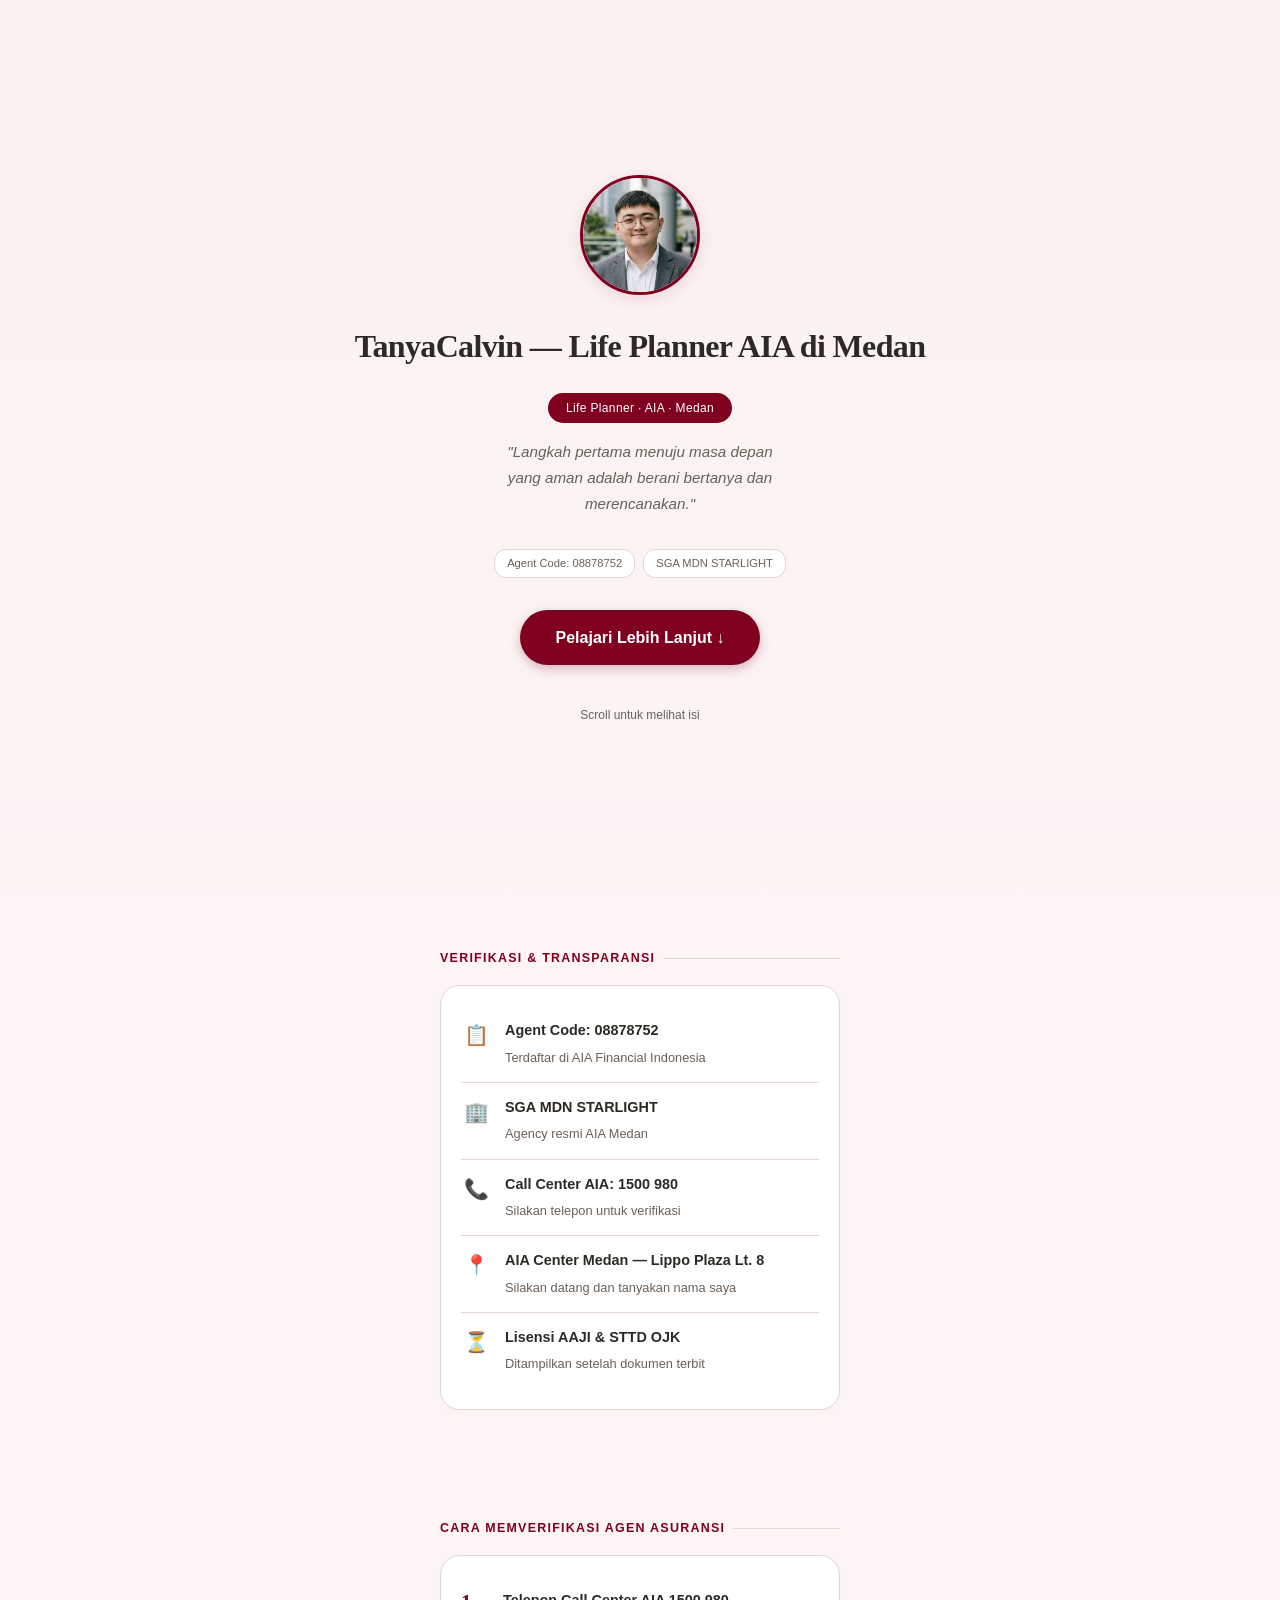
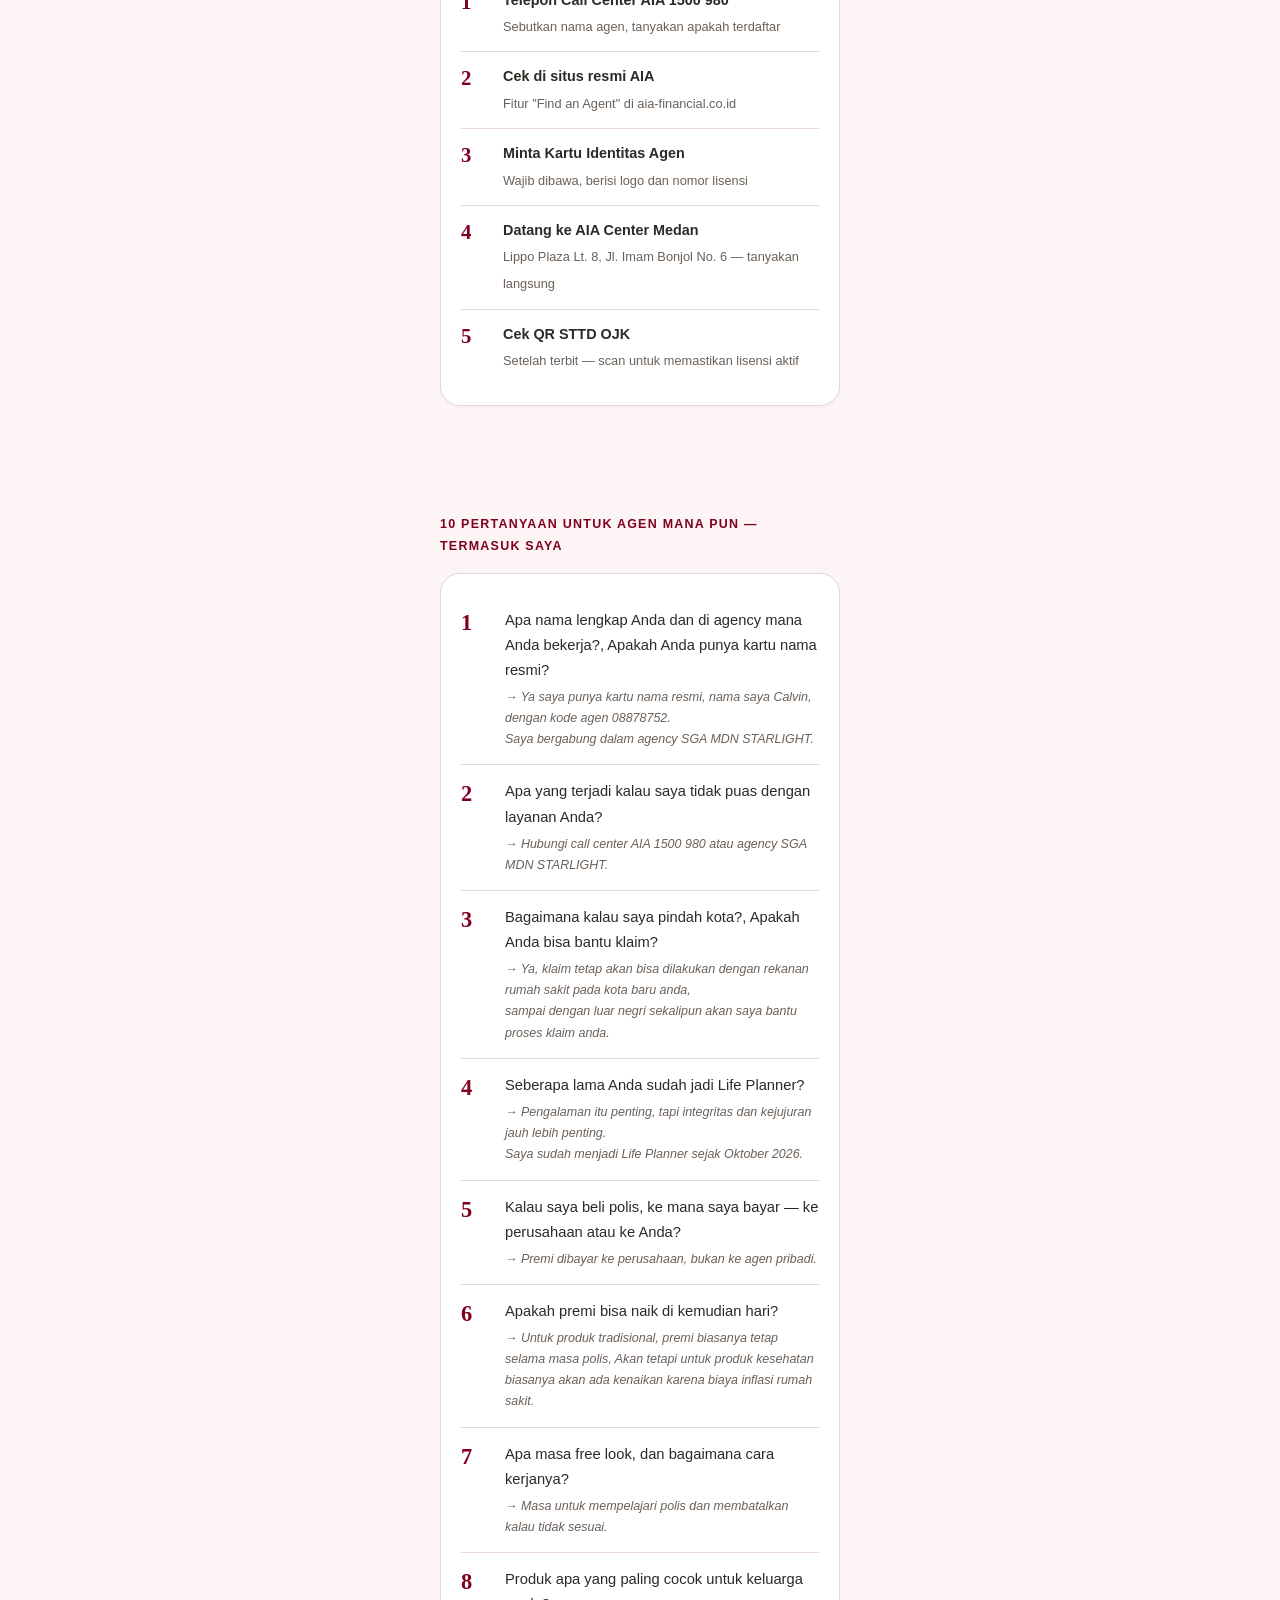
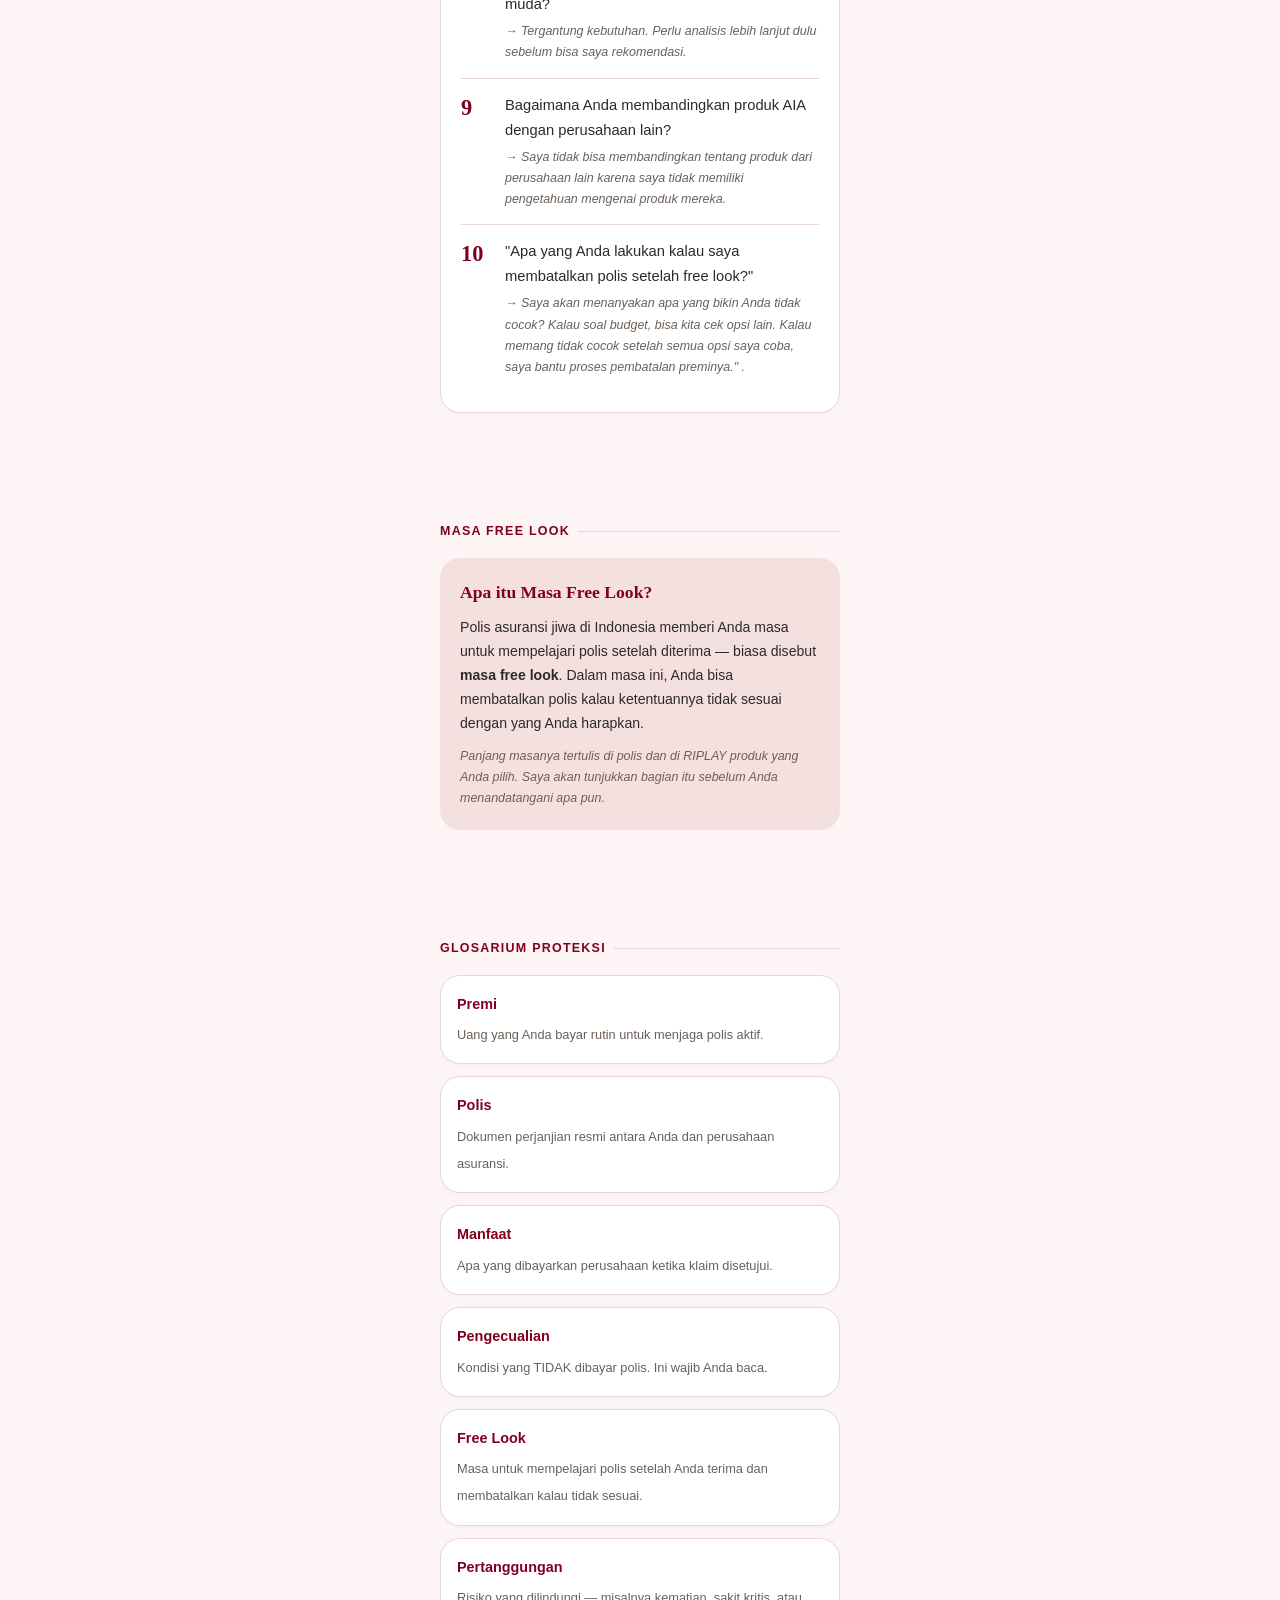
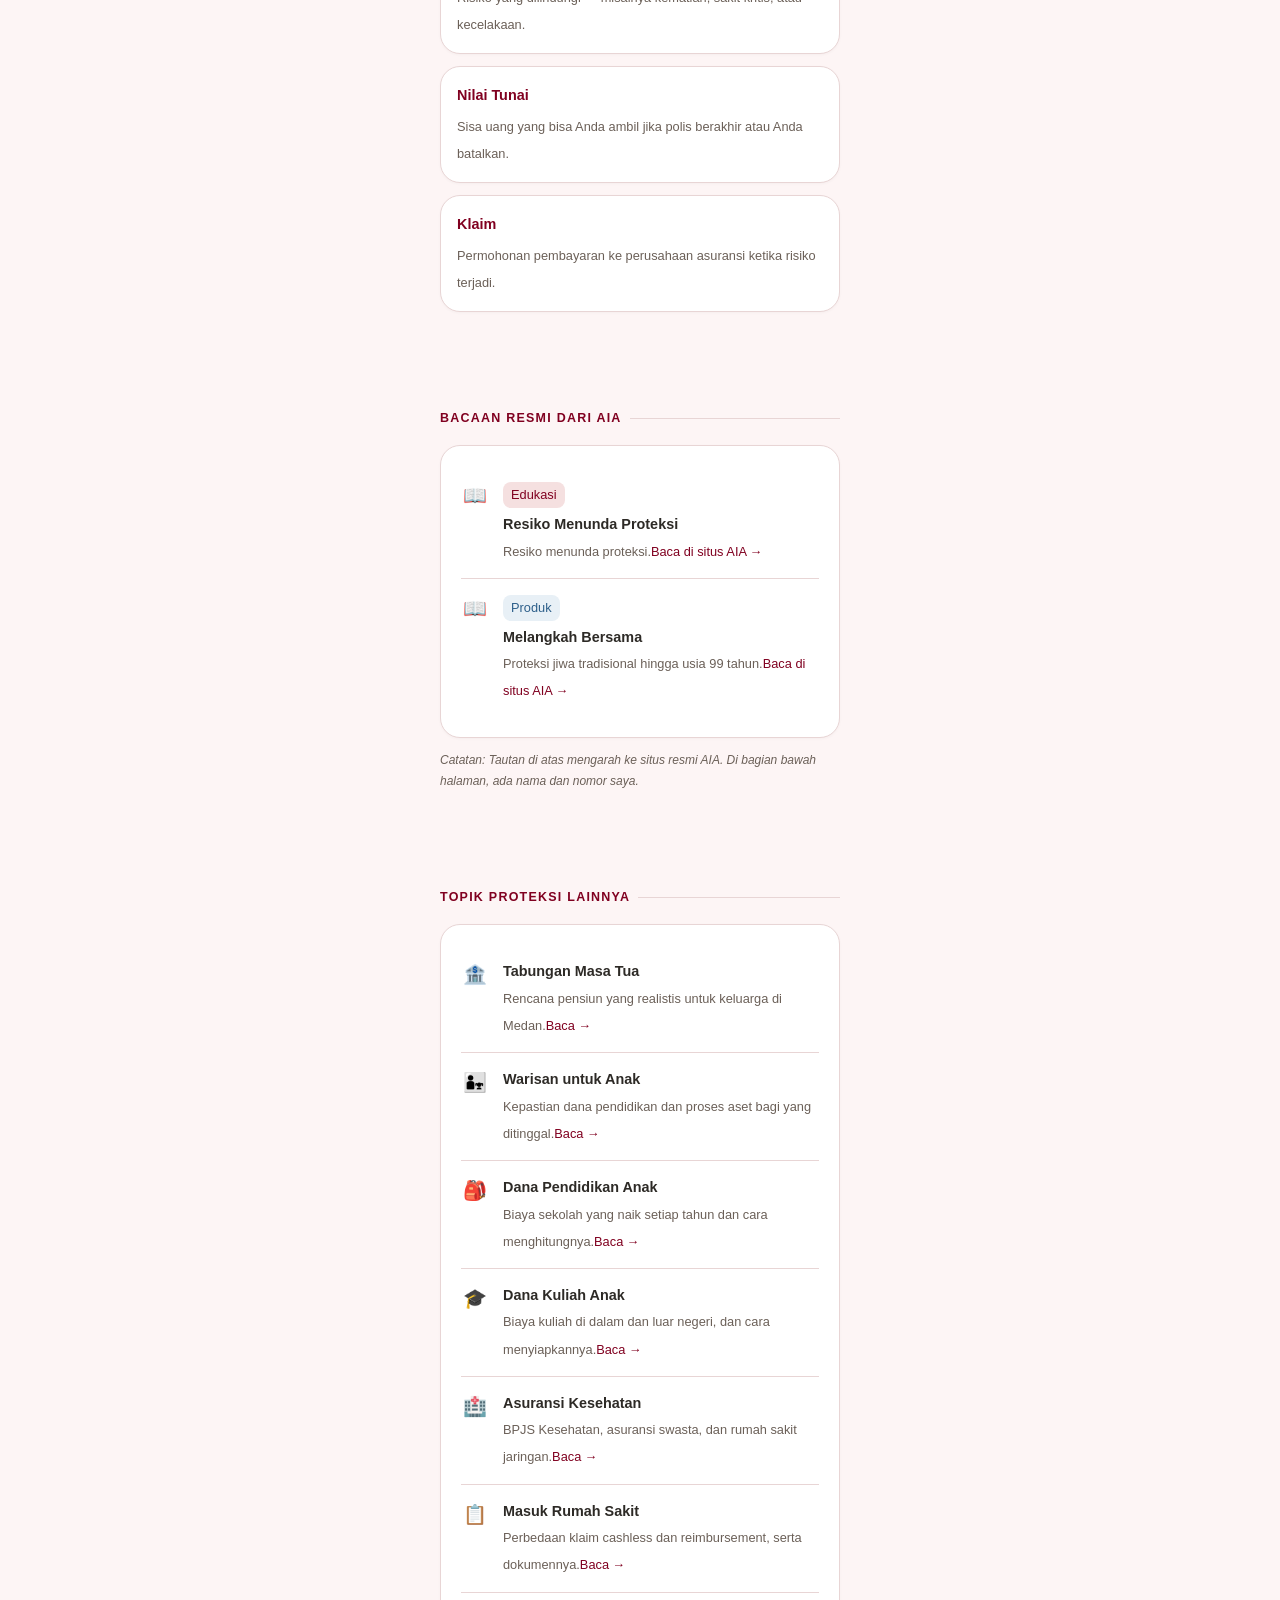
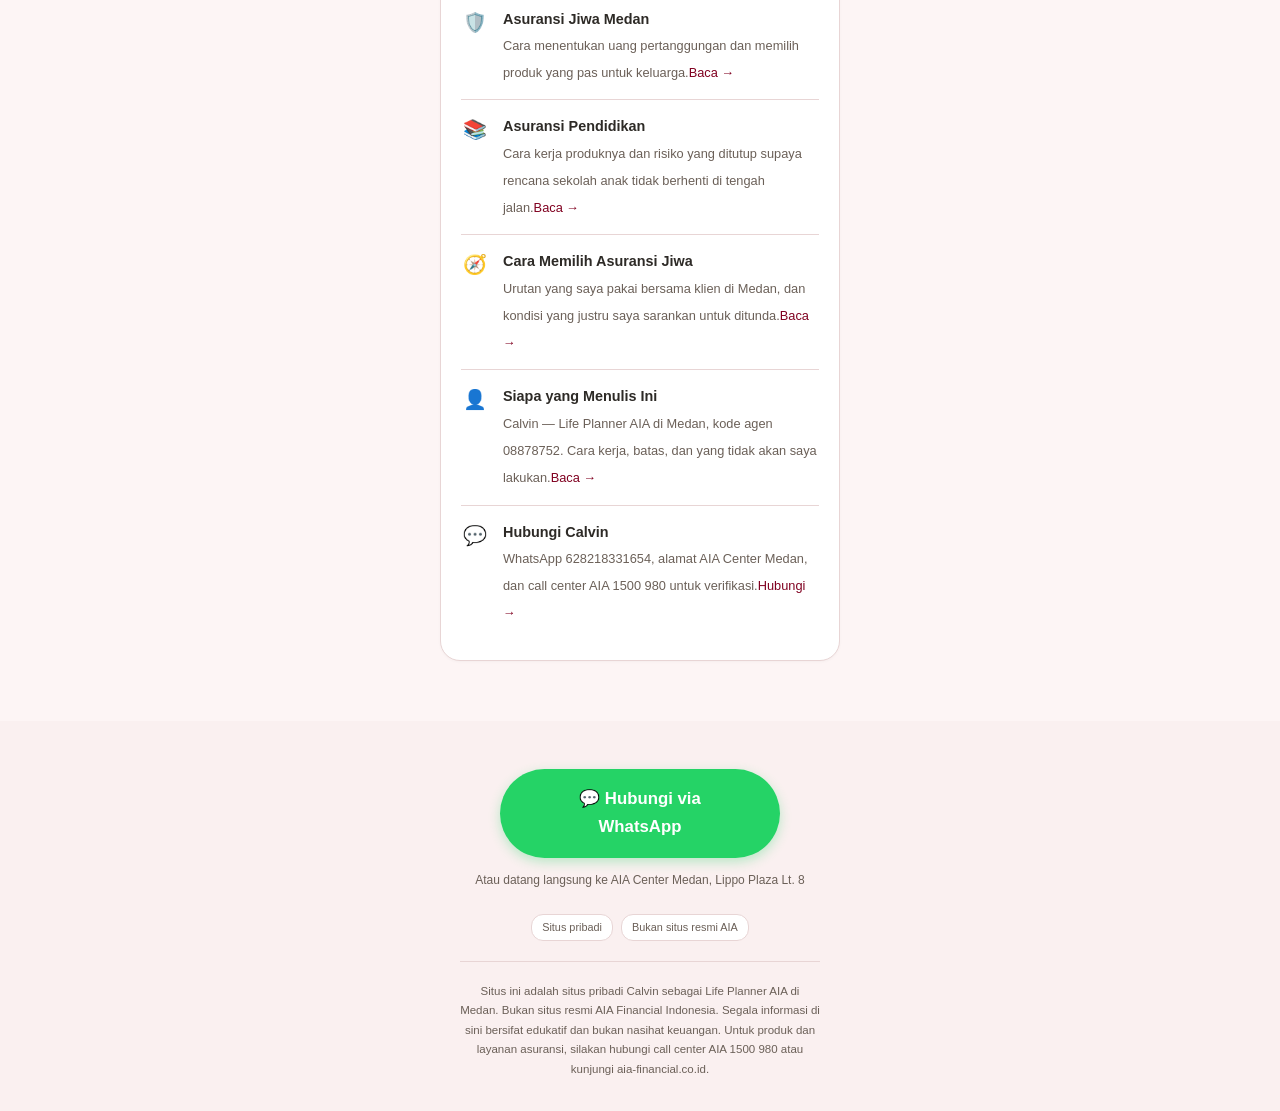
==== commit edd8bfd1: "fix(seo): h1=title di index.html + _headers HSTS (Cloudflare Pages)" ====
--- a/index.html
+++ b/index.html
@@ -100,7 +100,7 @@
 <!-- ===== HEADER / HERO ===== -->
 <section class="hero">
 <img src="foto-calvin.jpg" alt="Calvin - Life Planner AIA" class="hero-avatar">
-  <h1>CALVIN</h1>
+  <h1>TanyaCalvin — Life Planner AIA di Medan</h1>
   <span class="hero-role">Life Planner · AIA · Medan</span>
   <p class="hero-tagline">"Langkah pertama menuju masa depan yang aman adalah berani bertanya dan merencanakan."</p>
   <div class="hero-badges">
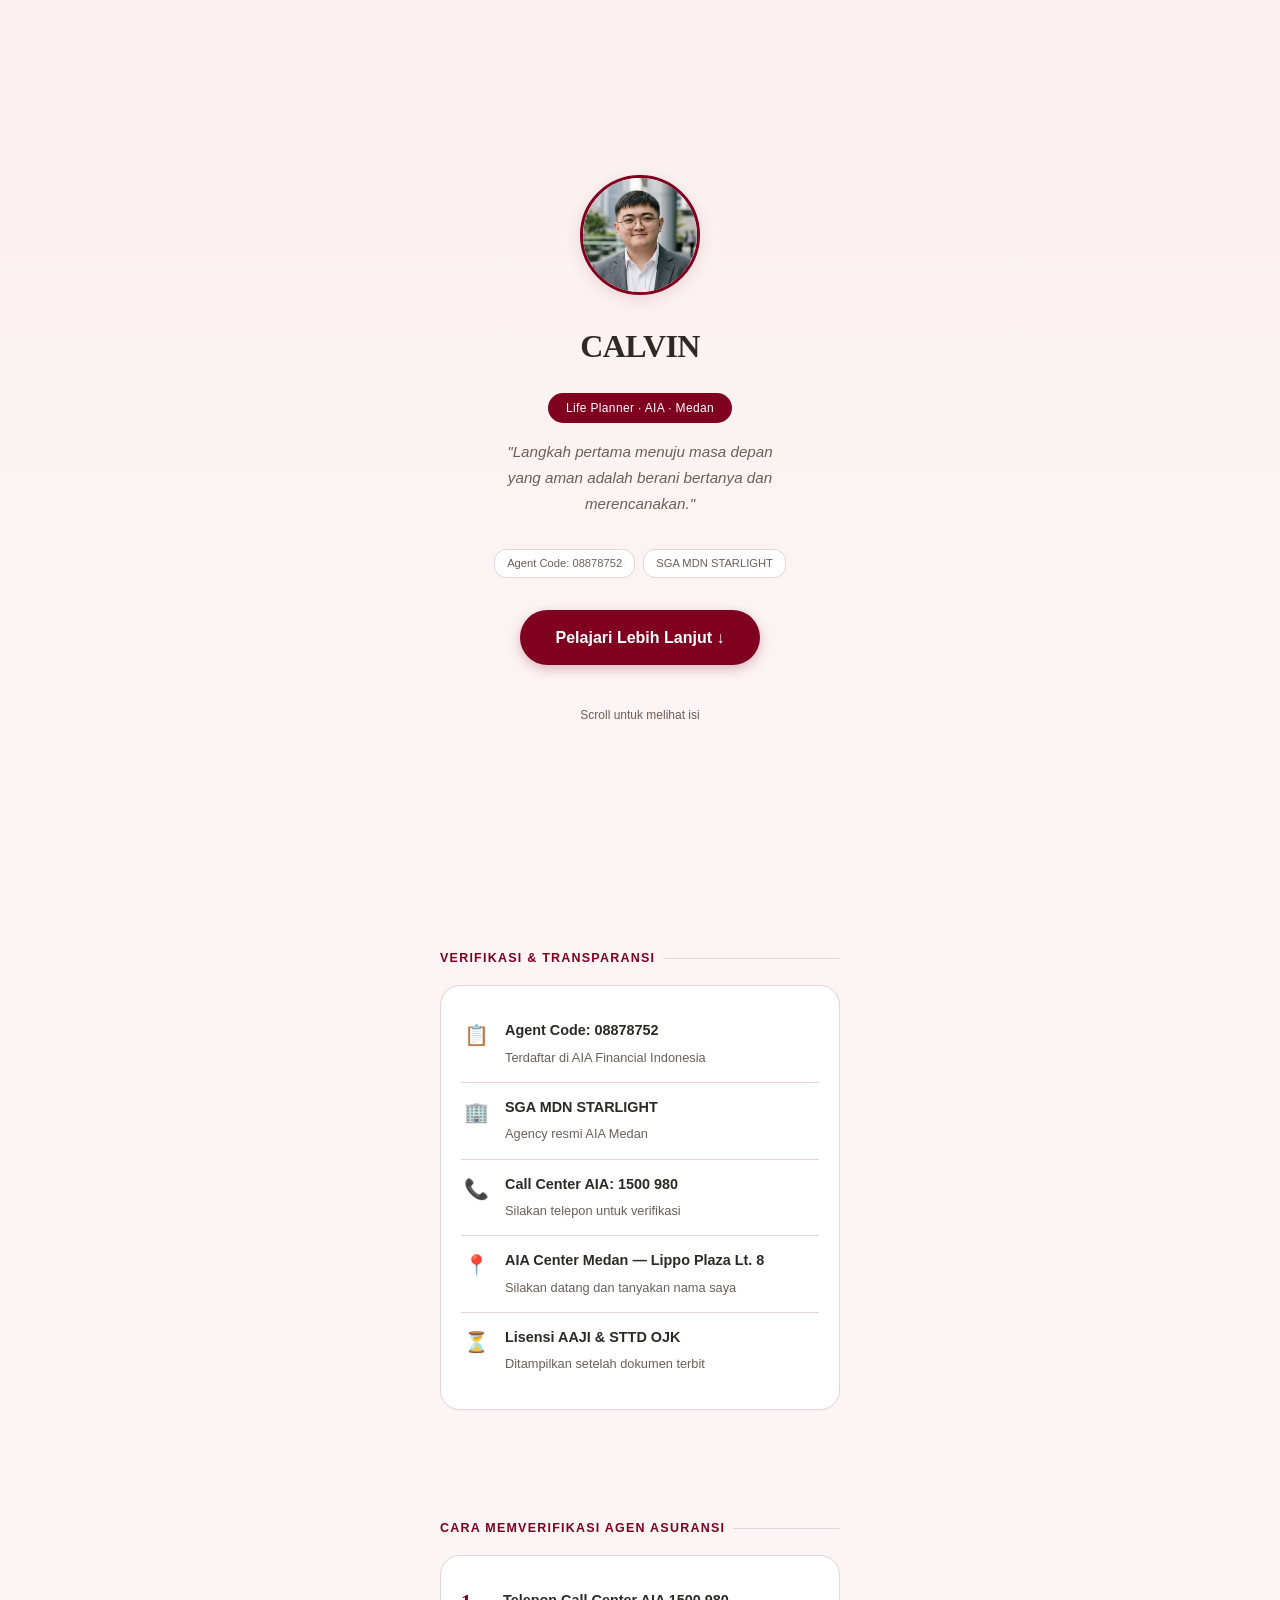
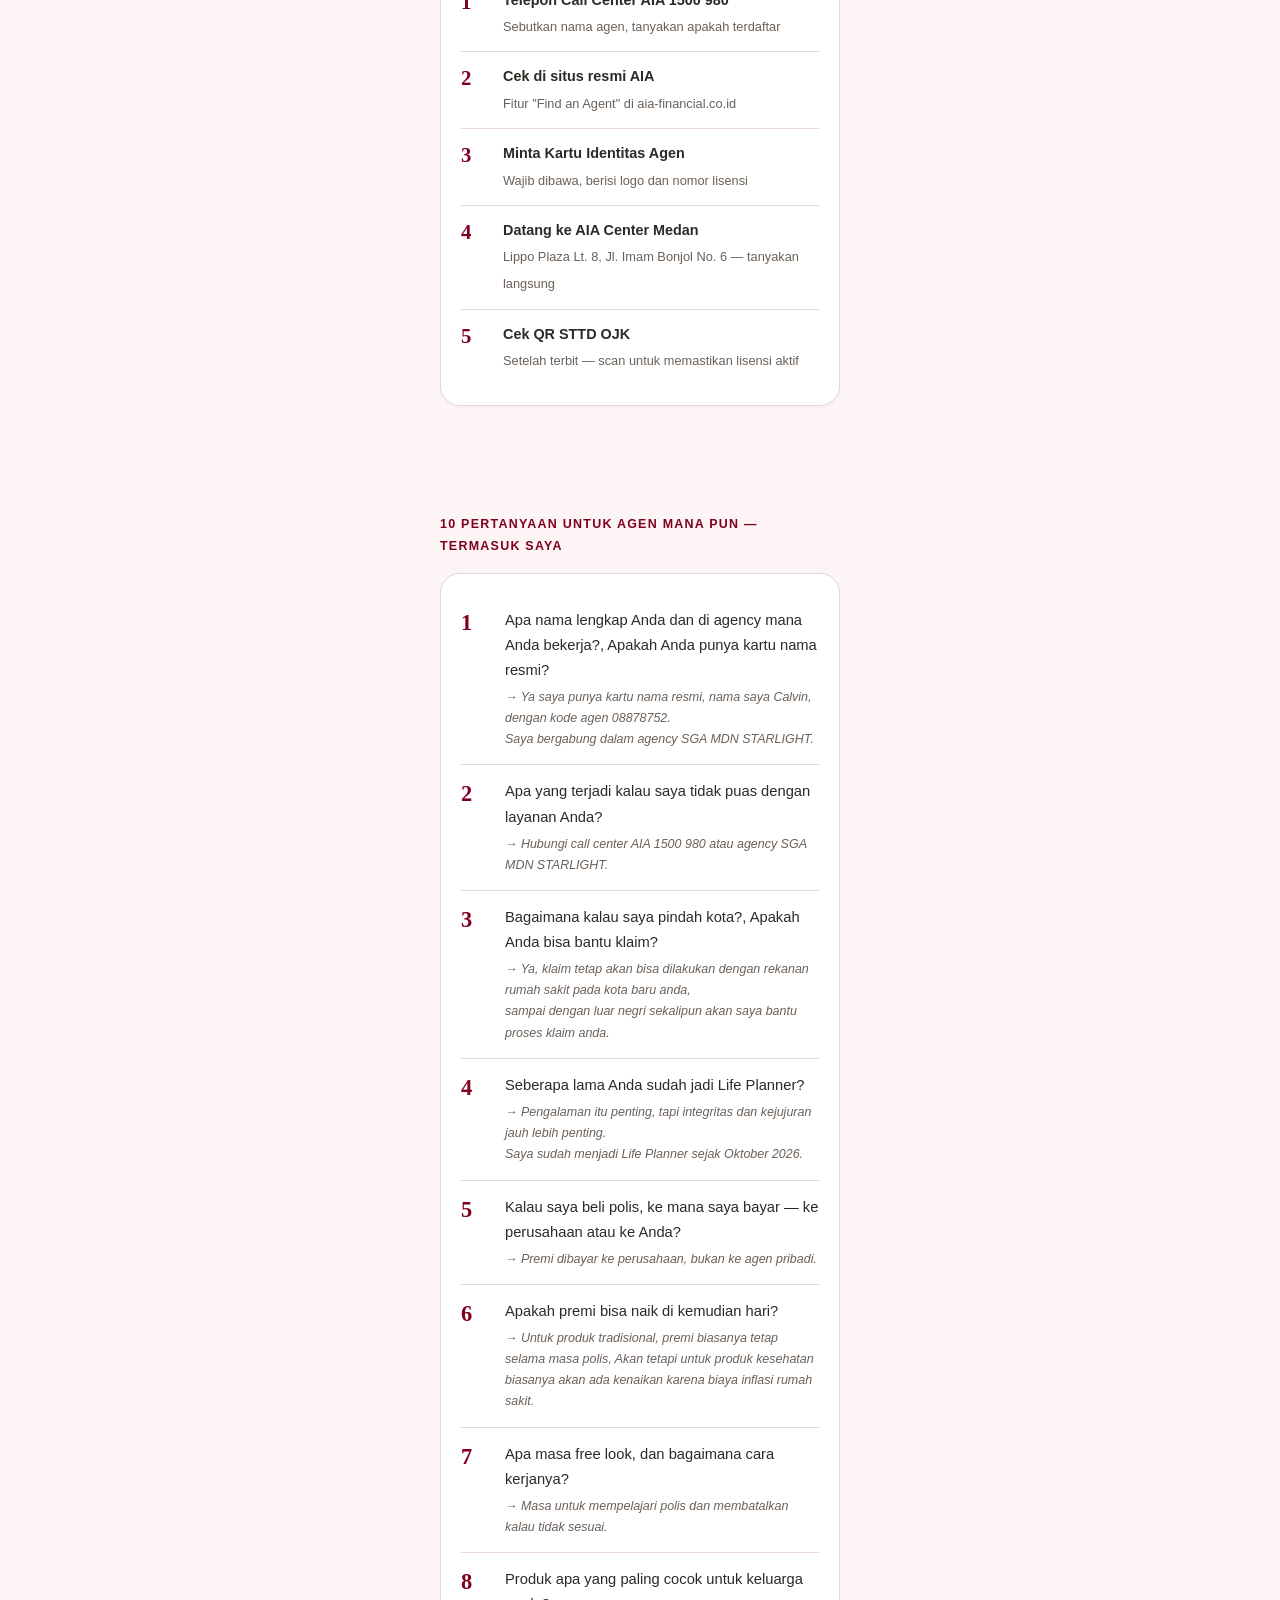
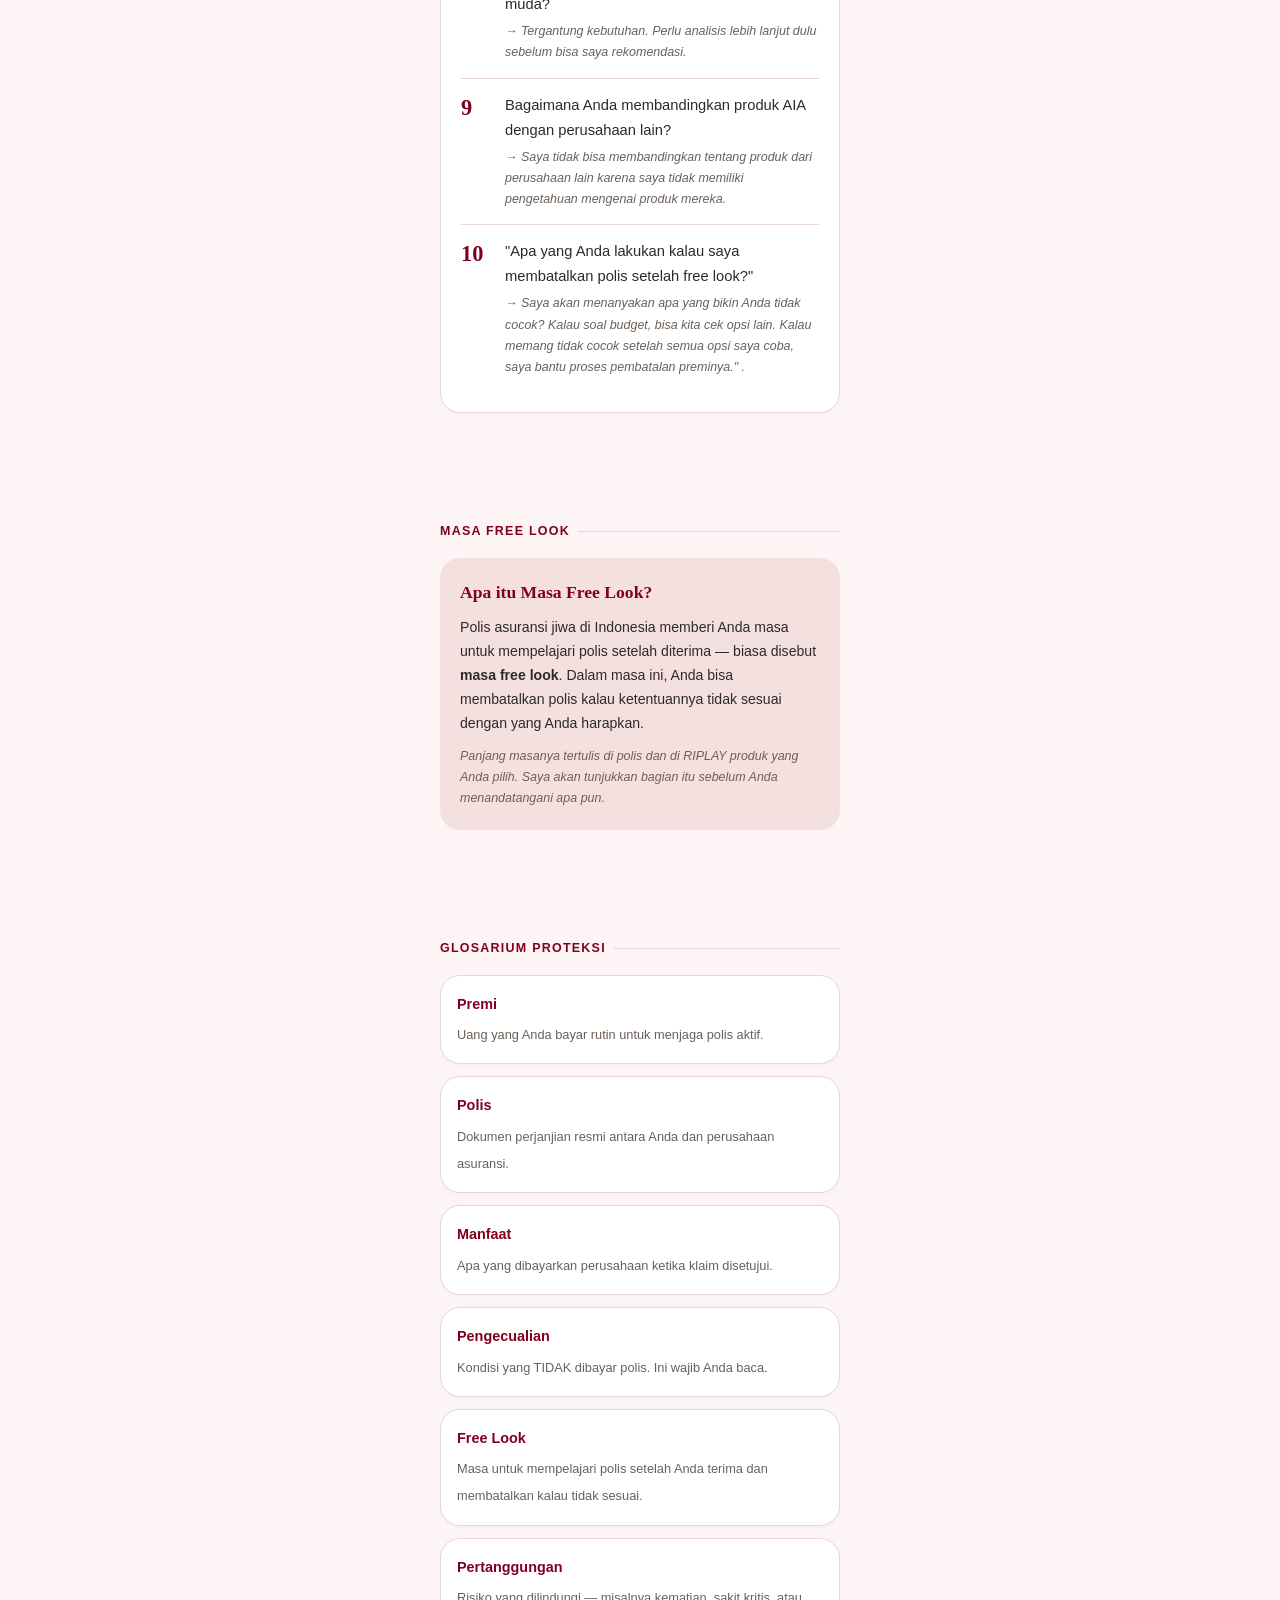
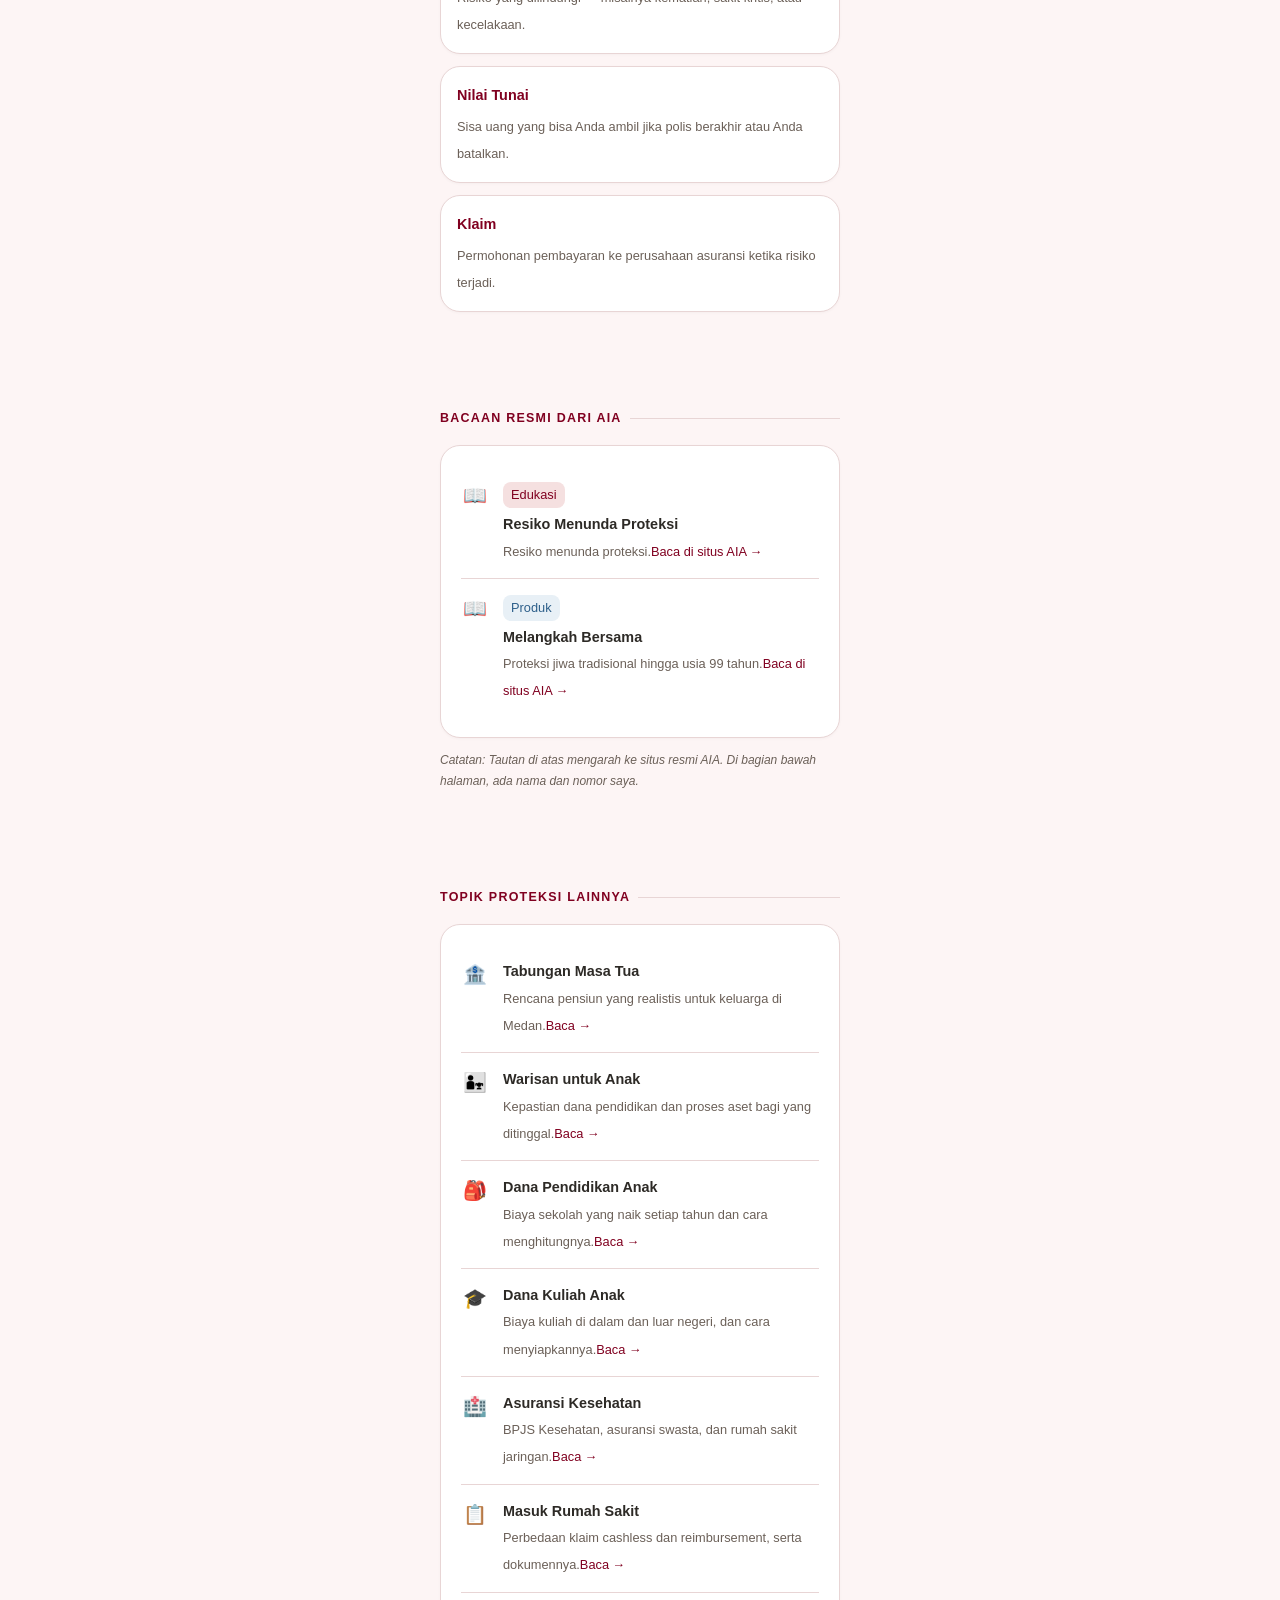
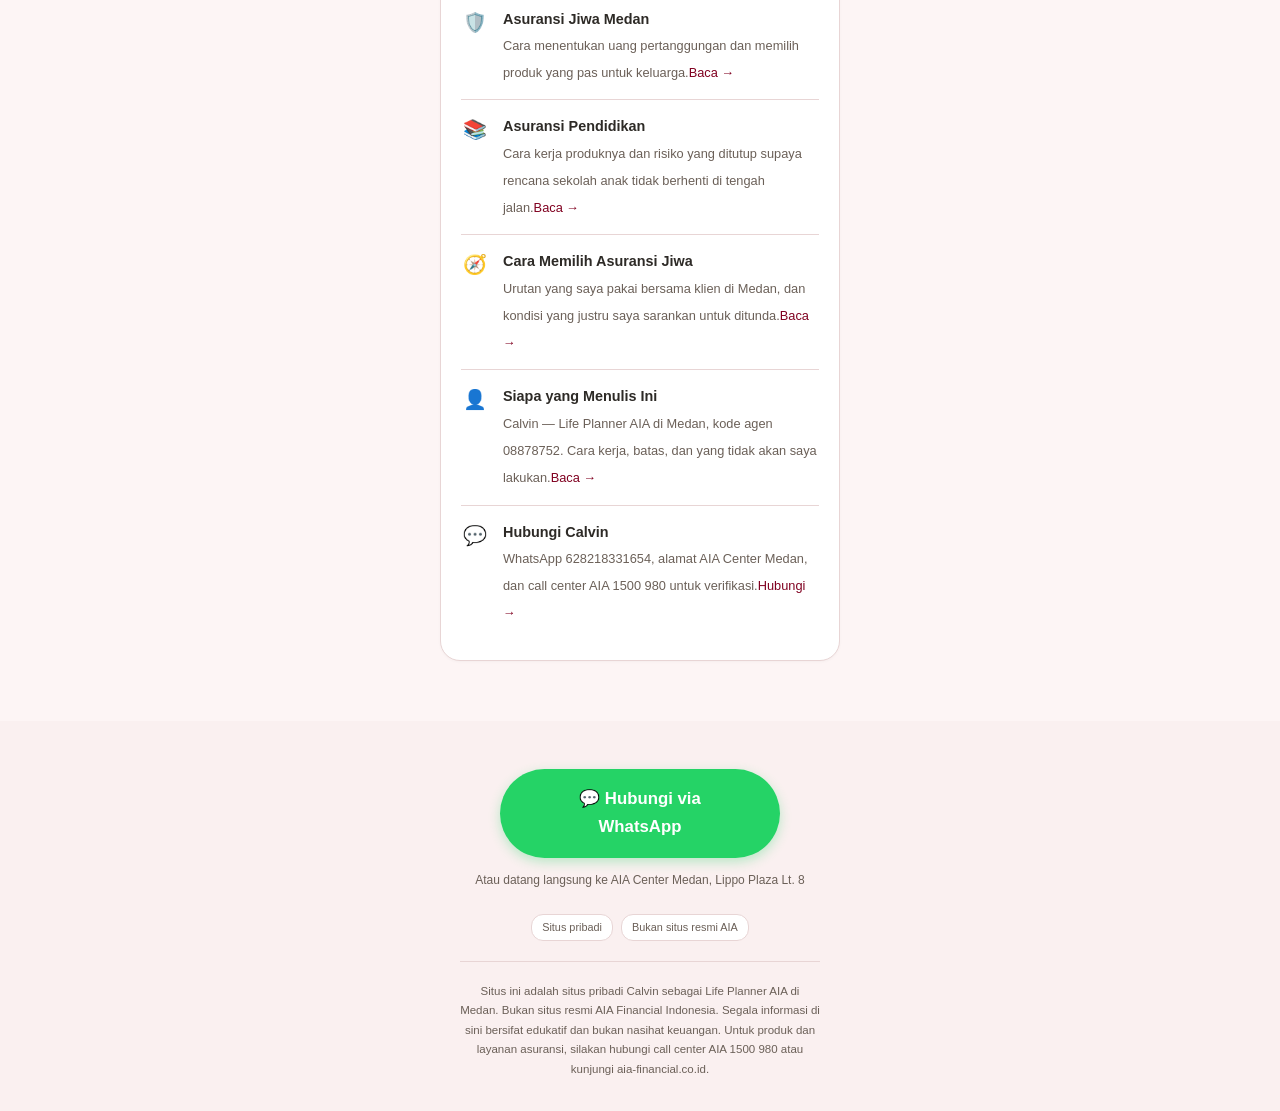
==== commit 64cbb0d3: "revert(hero): h1 kembali ke CALVIN (self-intro)" ====
--- a/index.html
+++ b/index.html
@@ -100,7 +100,7 @@
 <!-- ===== HEADER / HERO ===== -->
 <section class="hero">
 <img src="foto-calvin.jpg" alt="Calvin - Life Planner AIA" class="hero-avatar">
-  <h1>TanyaCalvin — Life Planner AIA di Medan</h1>
+  <h1>CALVIN</h1>
   <span class="hero-role">Life Planner · AIA · Medan</span>
   <p class="hero-tagline">"Langkah pertama menuju masa depan yang aman adalah berani bertanya dan merencanakan."</p>
   <div class="hero-badges">
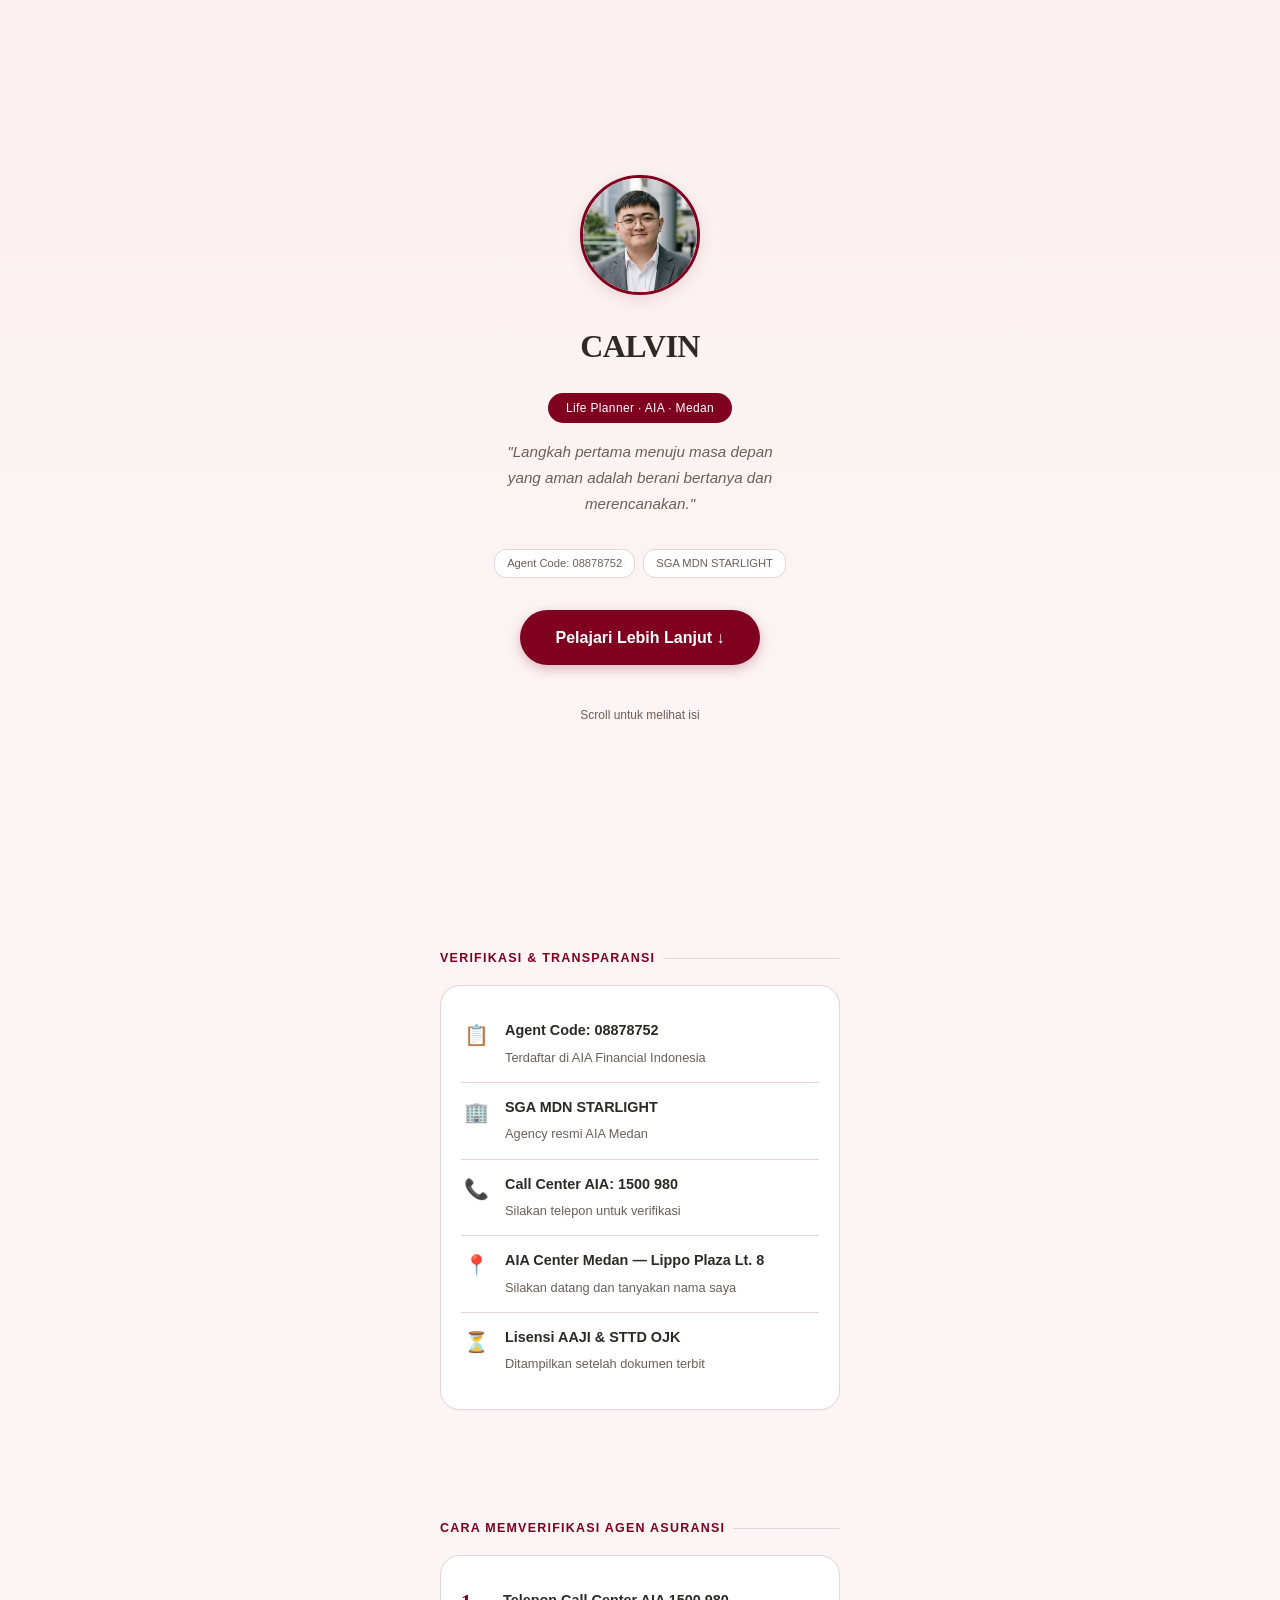
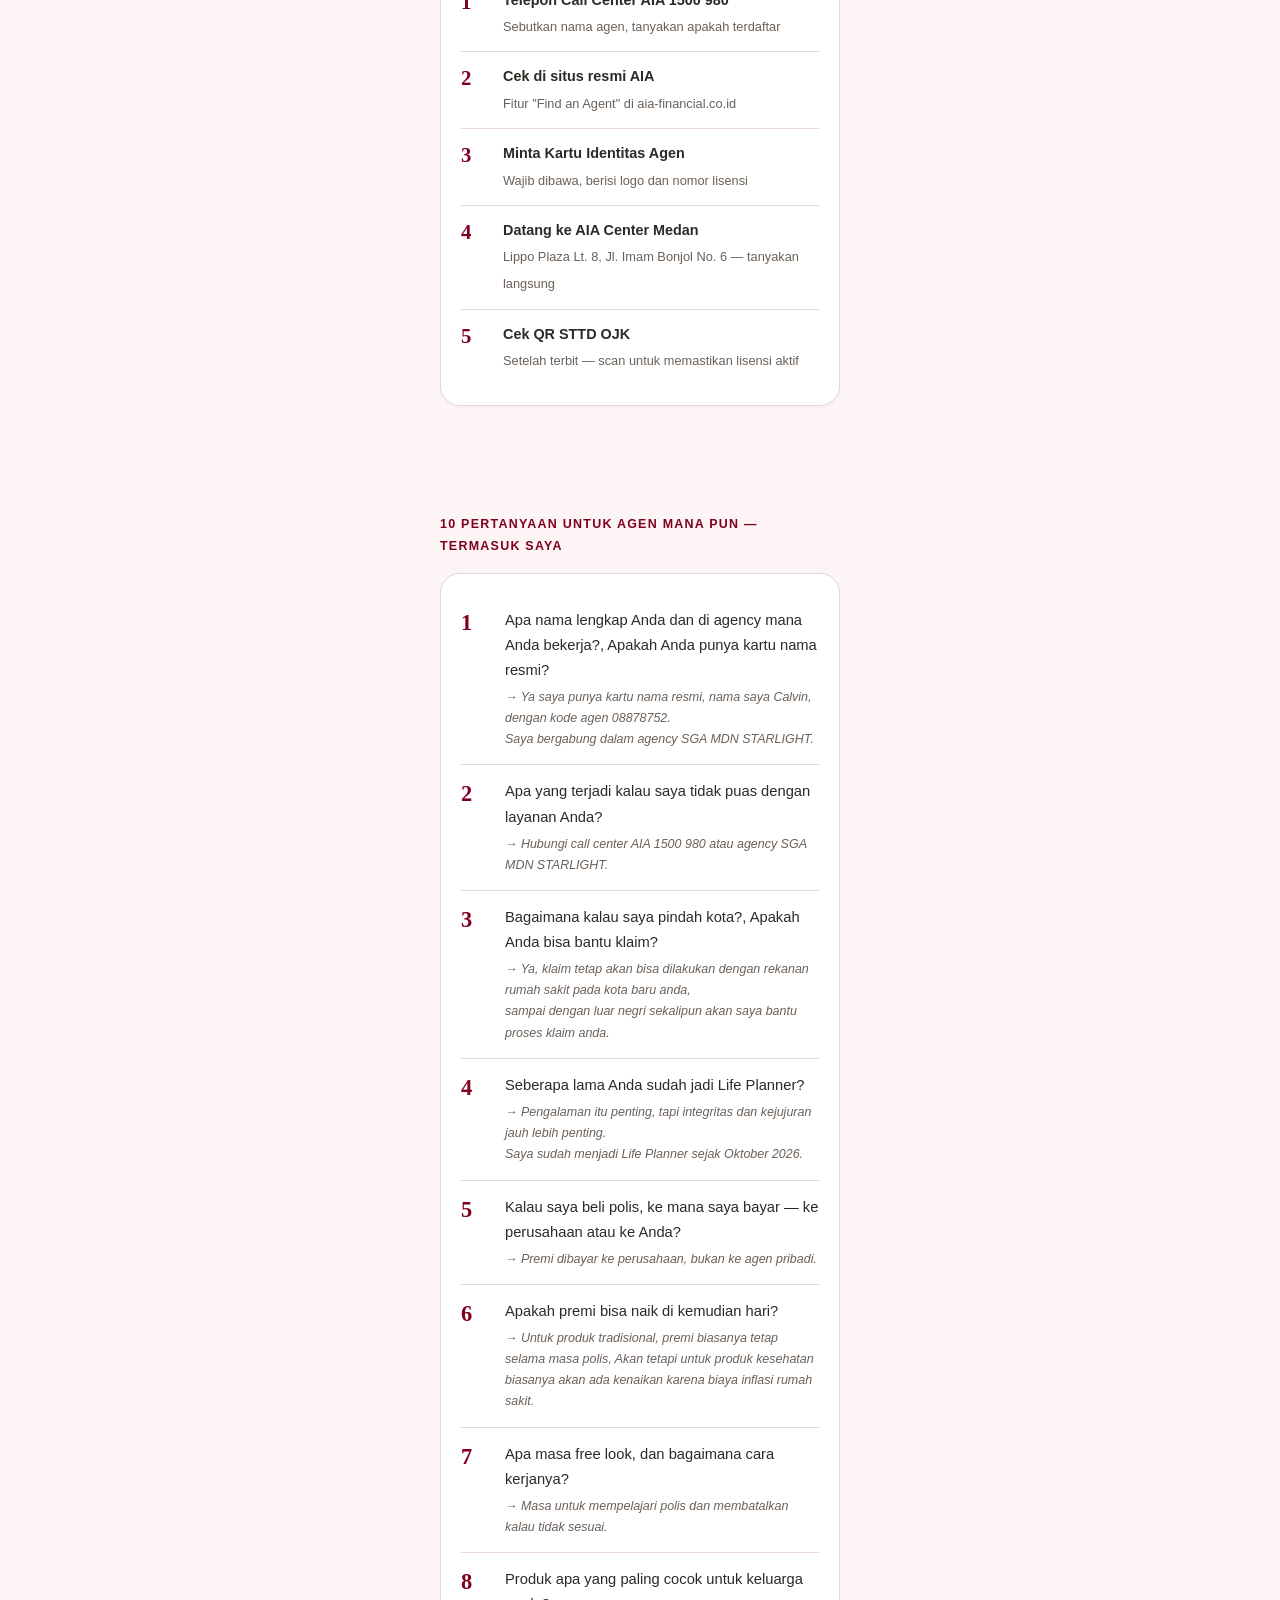
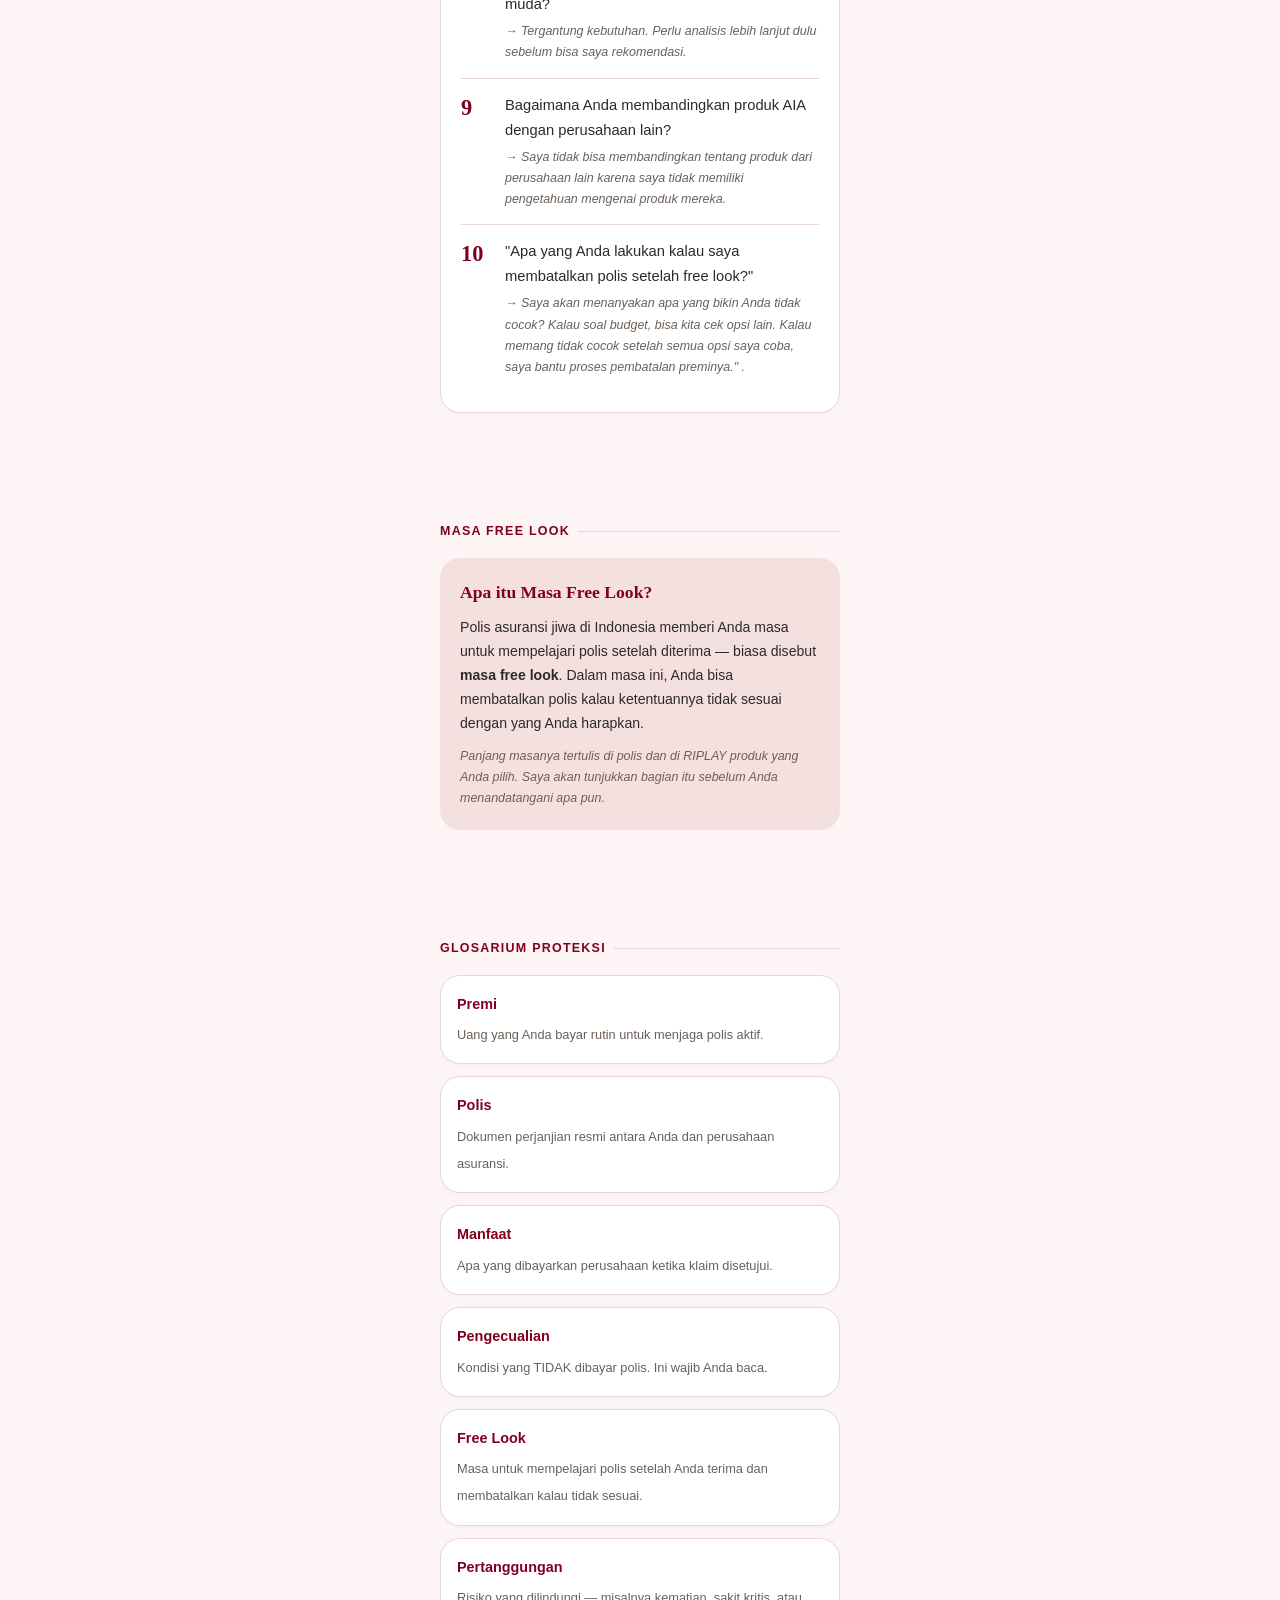
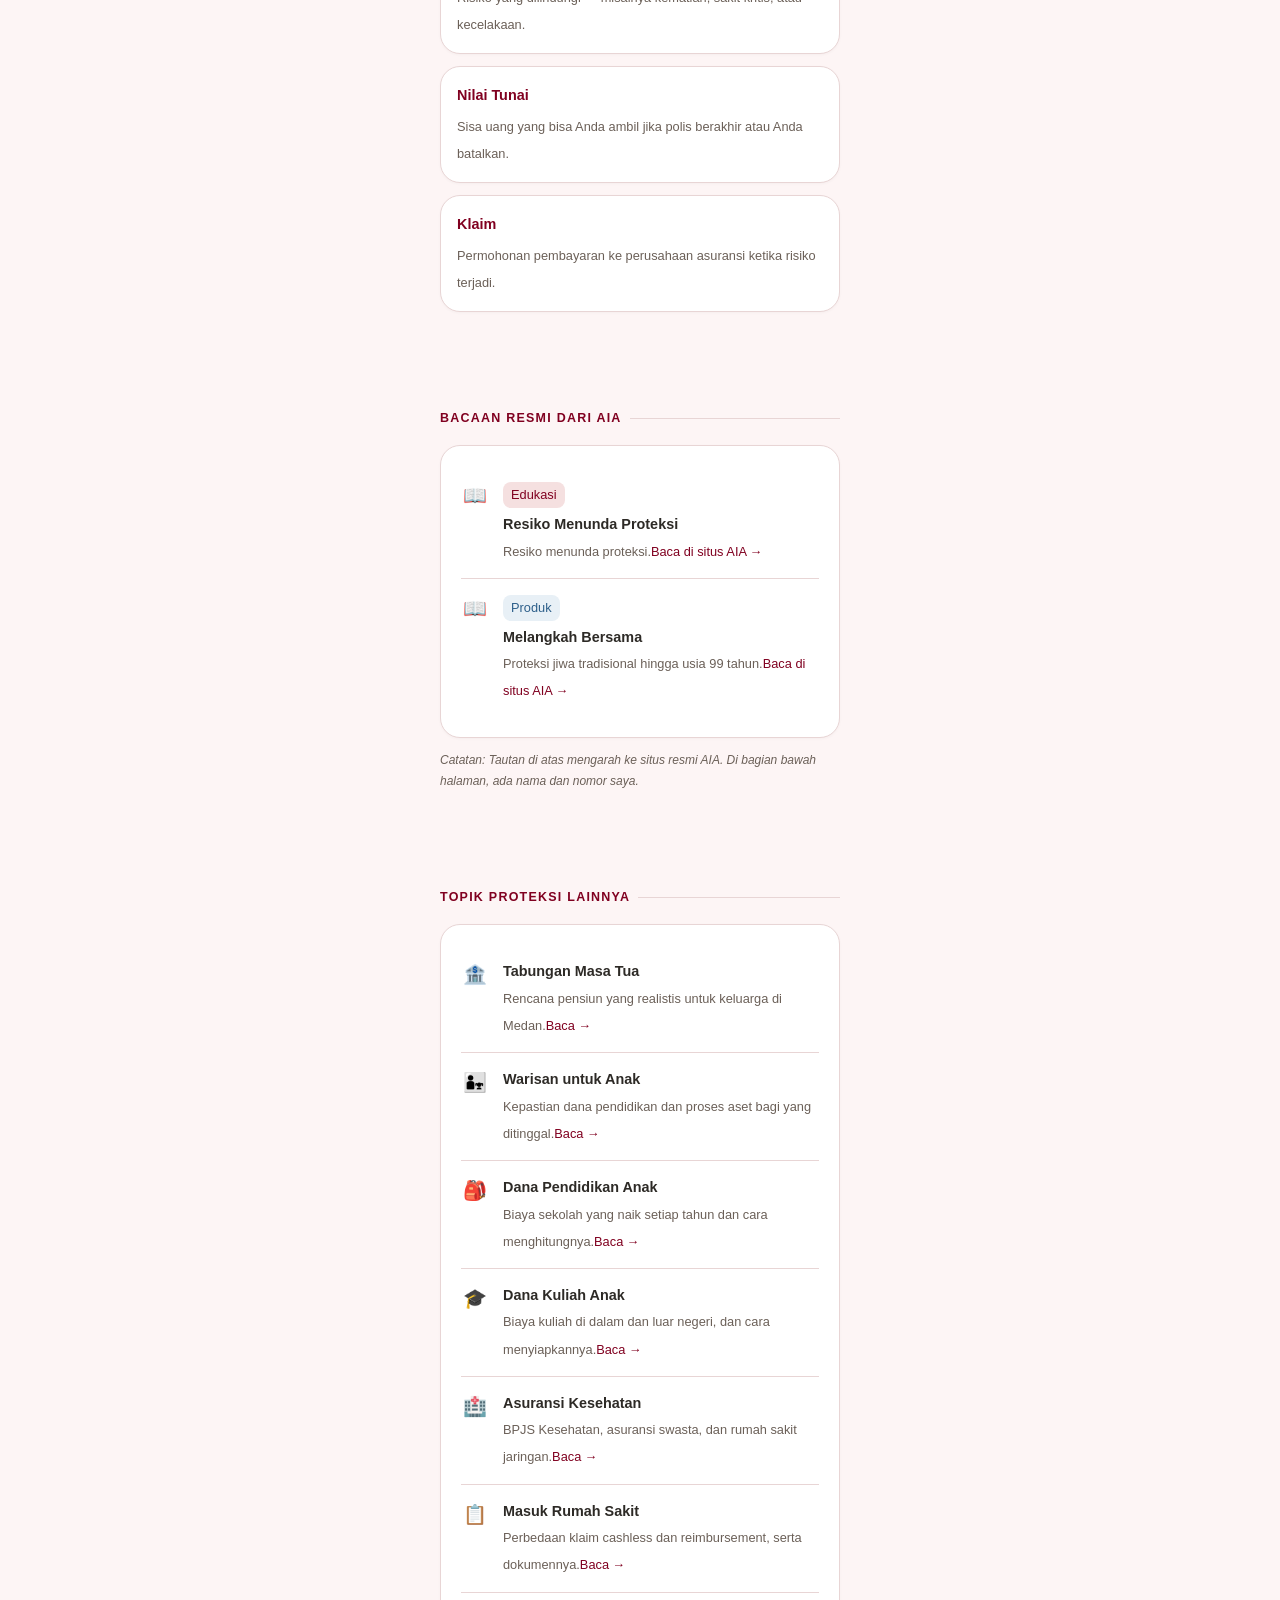
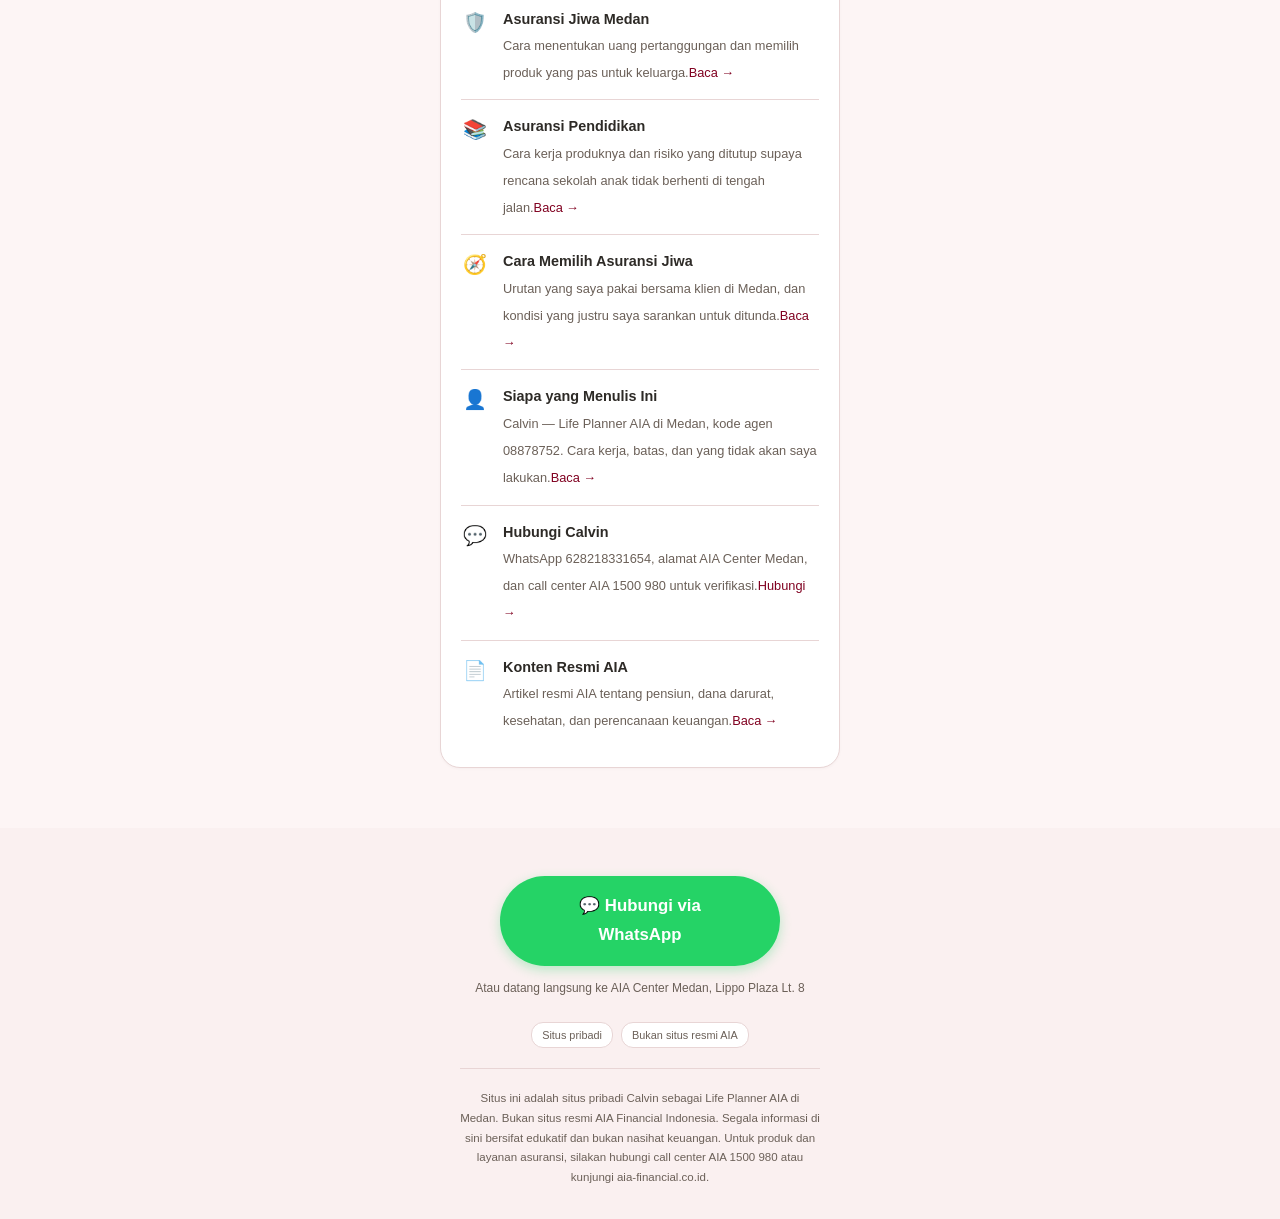
==== commit 80645872: "feat: halaman Konten Resmi AIA (6 artikel resmi) + sitemap + link beranda" ====
--- a/index.html
+++ b/index.html
@@ -309,6 +309,7 @@
       <div class="reading-item"><div class="reading-icon">🧭</div><div class="reading-text"><strong>Cara Memilih Asuransi Jiwa</strong><span>Urutan yang saya pakai bersama klien di Medan, dan kondisi yang justru saya sarankan untuk ditunda.</span><a href="cara-memilih-asuransi-jiwa/">Baca →</a></div></div>
       <div class="reading-item"><div class="reading-icon">👤</div><div class="reading-text"><strong>Siapa yang Menulis Ini</strong><span>Calvin — Life Planner AIA di Medan, kode agen 08878752. Cara kerja, batas, dan yang tidak akan saya lakukan.</span><a href="tentang-calvin/">Baca →</a></div></div>
       <div class="reading-item"><div class="reading-icon">💬</div><div class="reading-text"><strong>Hubungi Calvin</strong><span>WhatsApp 628218331654, alamat AIA Center Medan, dan call center AIA 1500 980 untuk verifikasi.</span><a href="kontak/">Hubungi →</a></div></div>
+  <div class="reading-item"><div class="reading-icon">📄</div><div class="reading-text"><strong>Konten Resmi AIA</strong><span>Artikel resmi AIA tentang pensiun, dana darurat, kesehatan, dan perencanaan keuangan.</span><a href="konten-aia/">Baca →</a></div></div>
     </div>
   </section>
 
